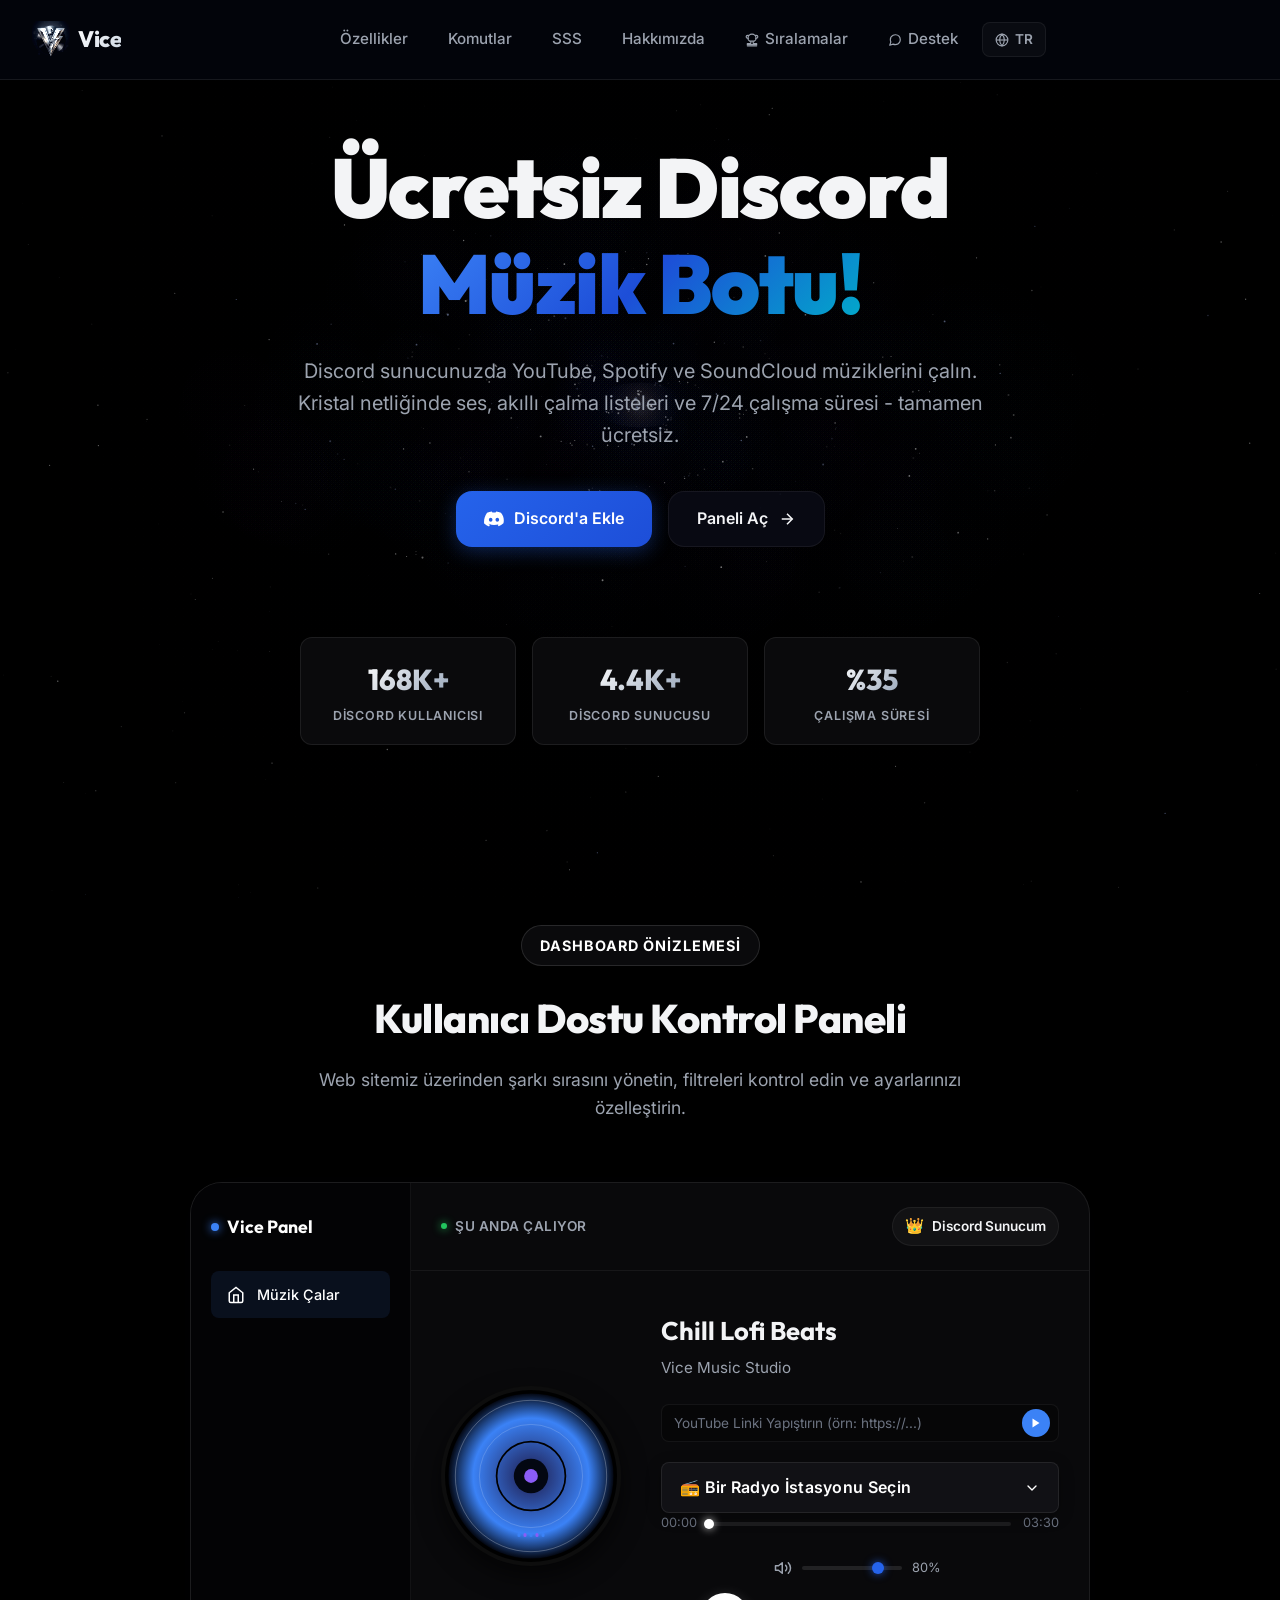
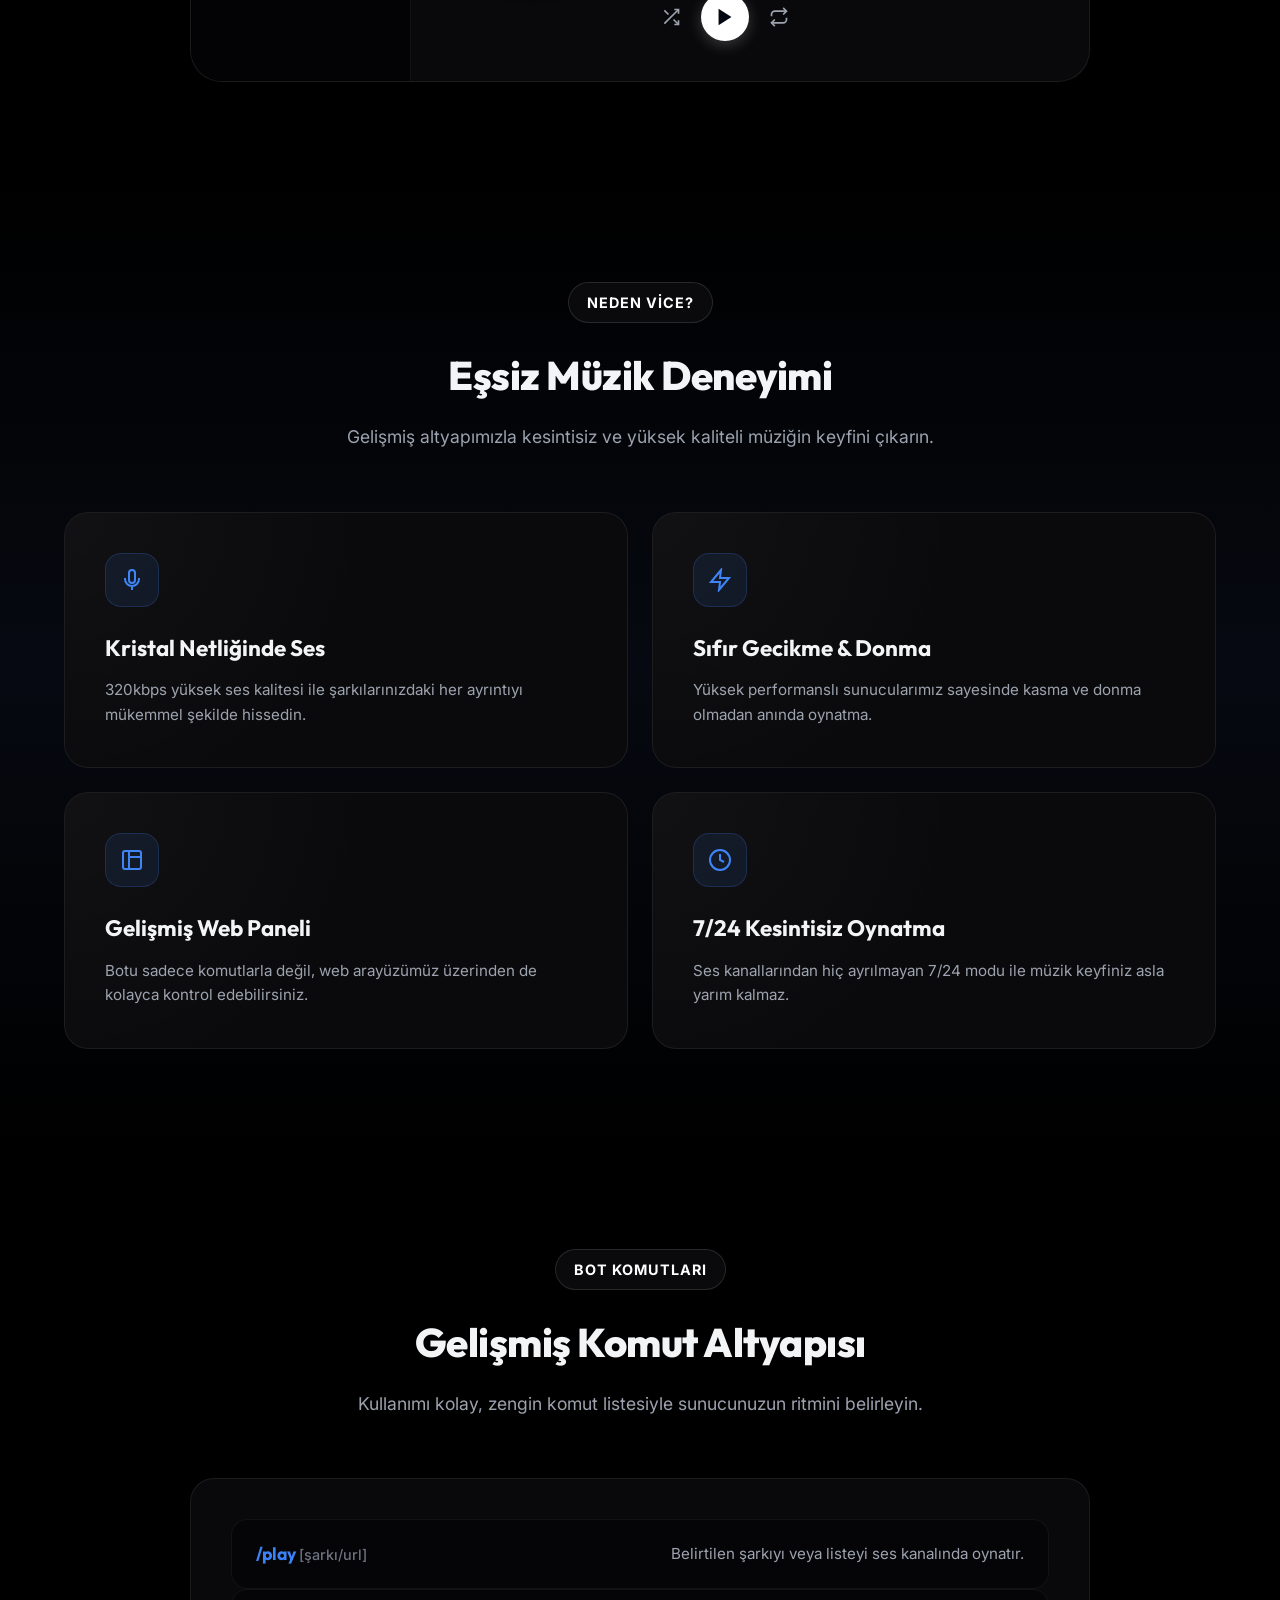
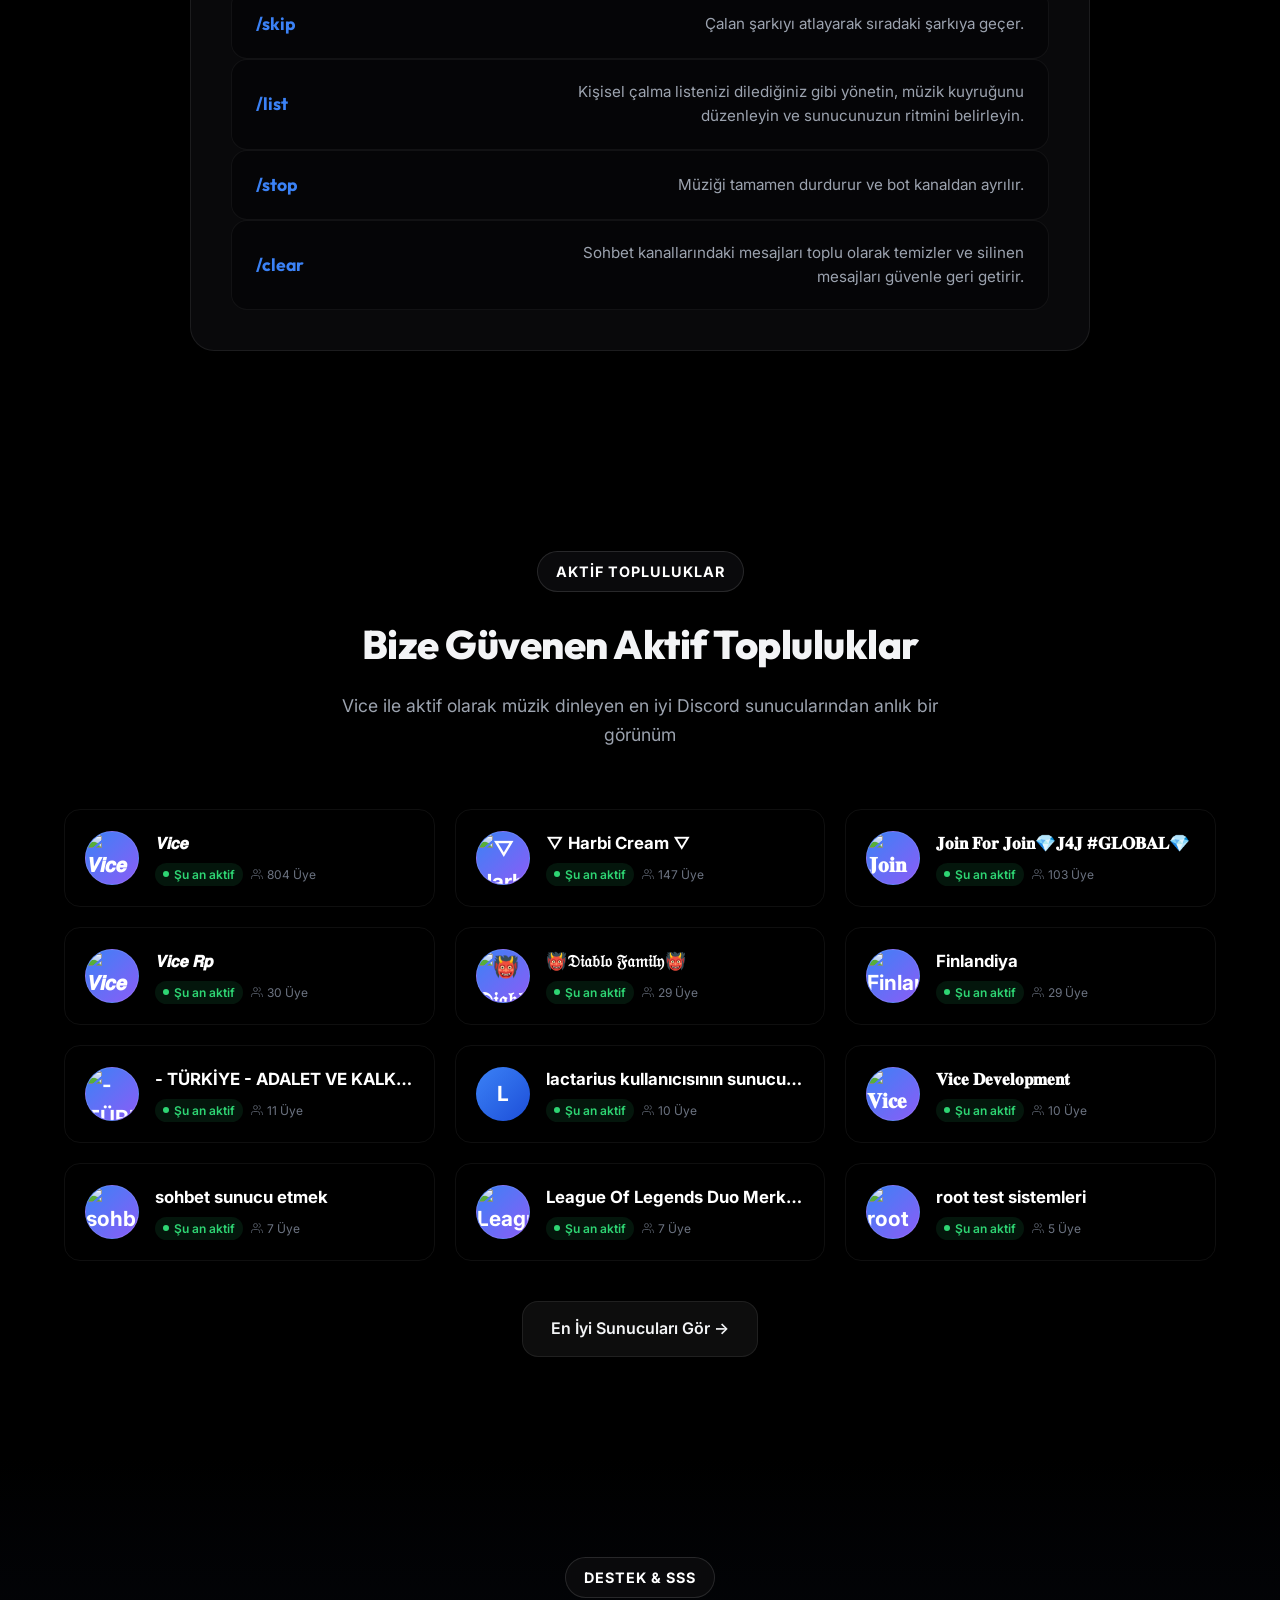
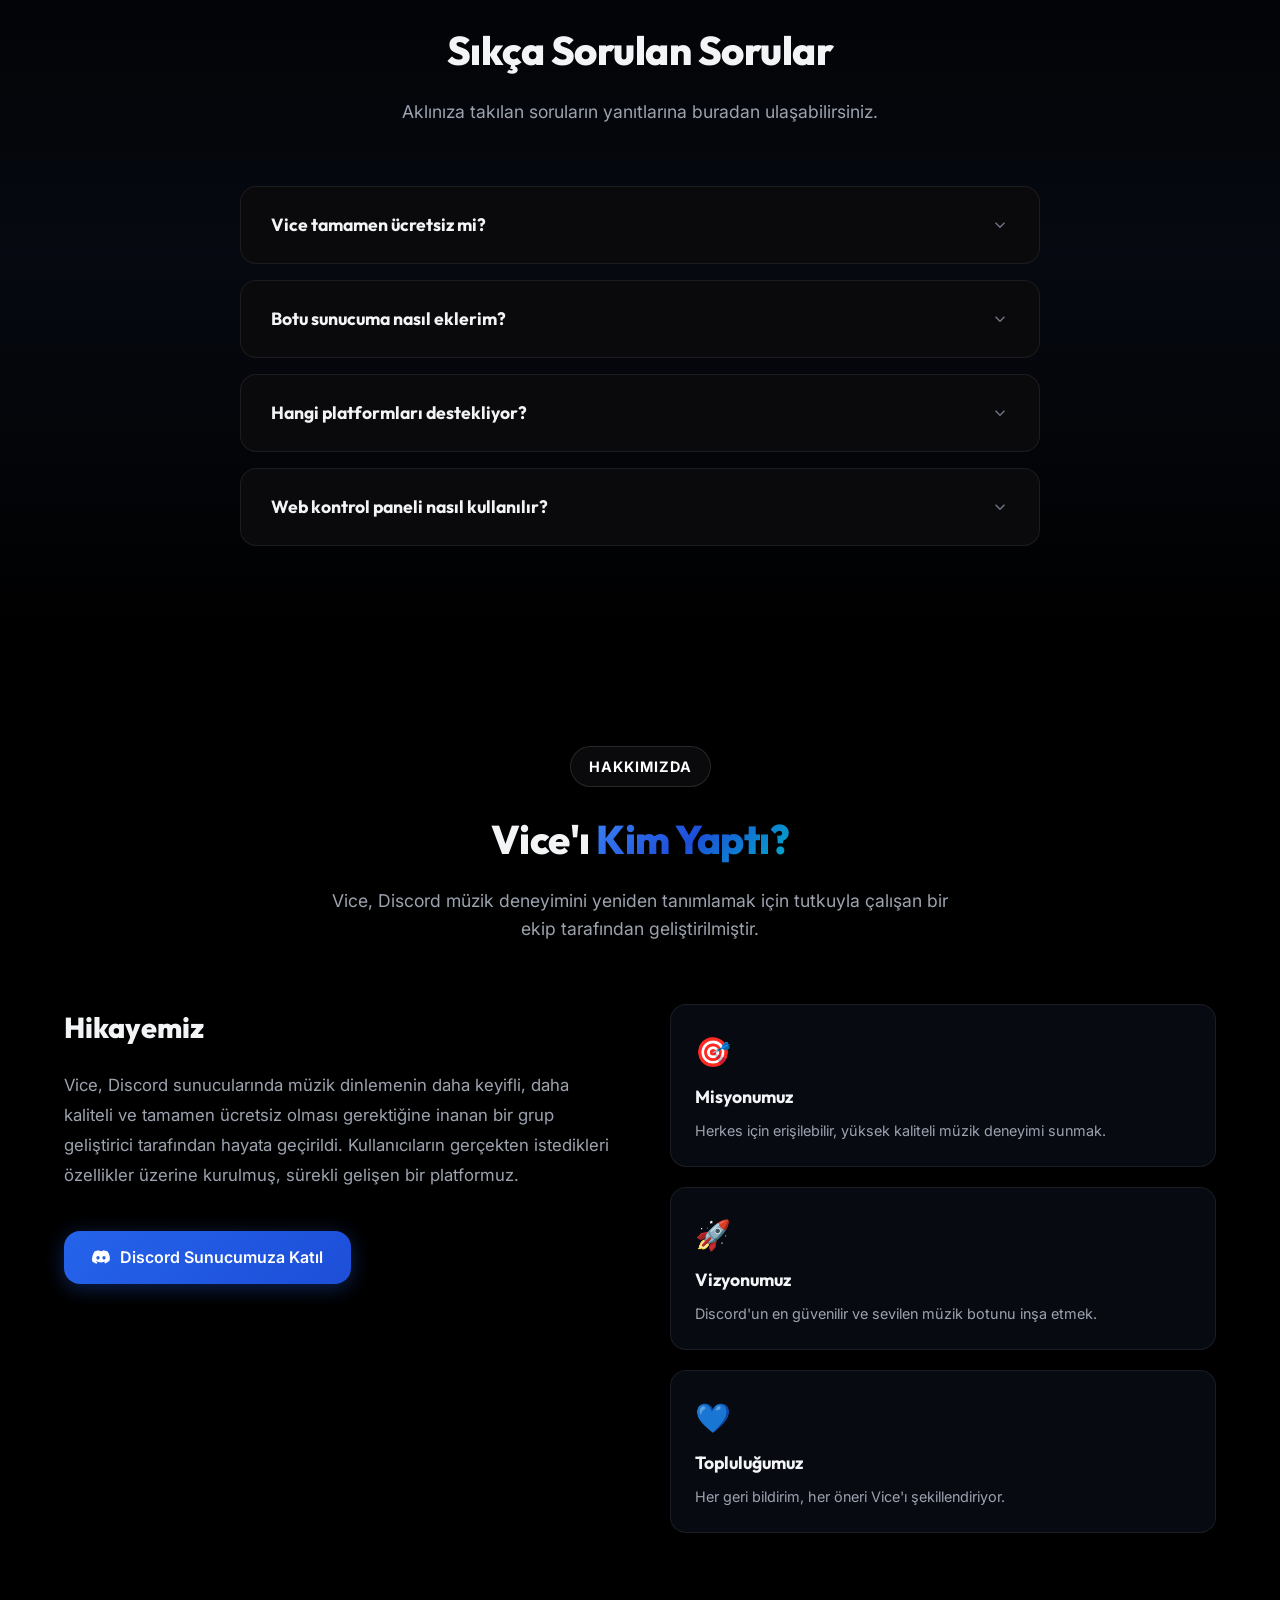
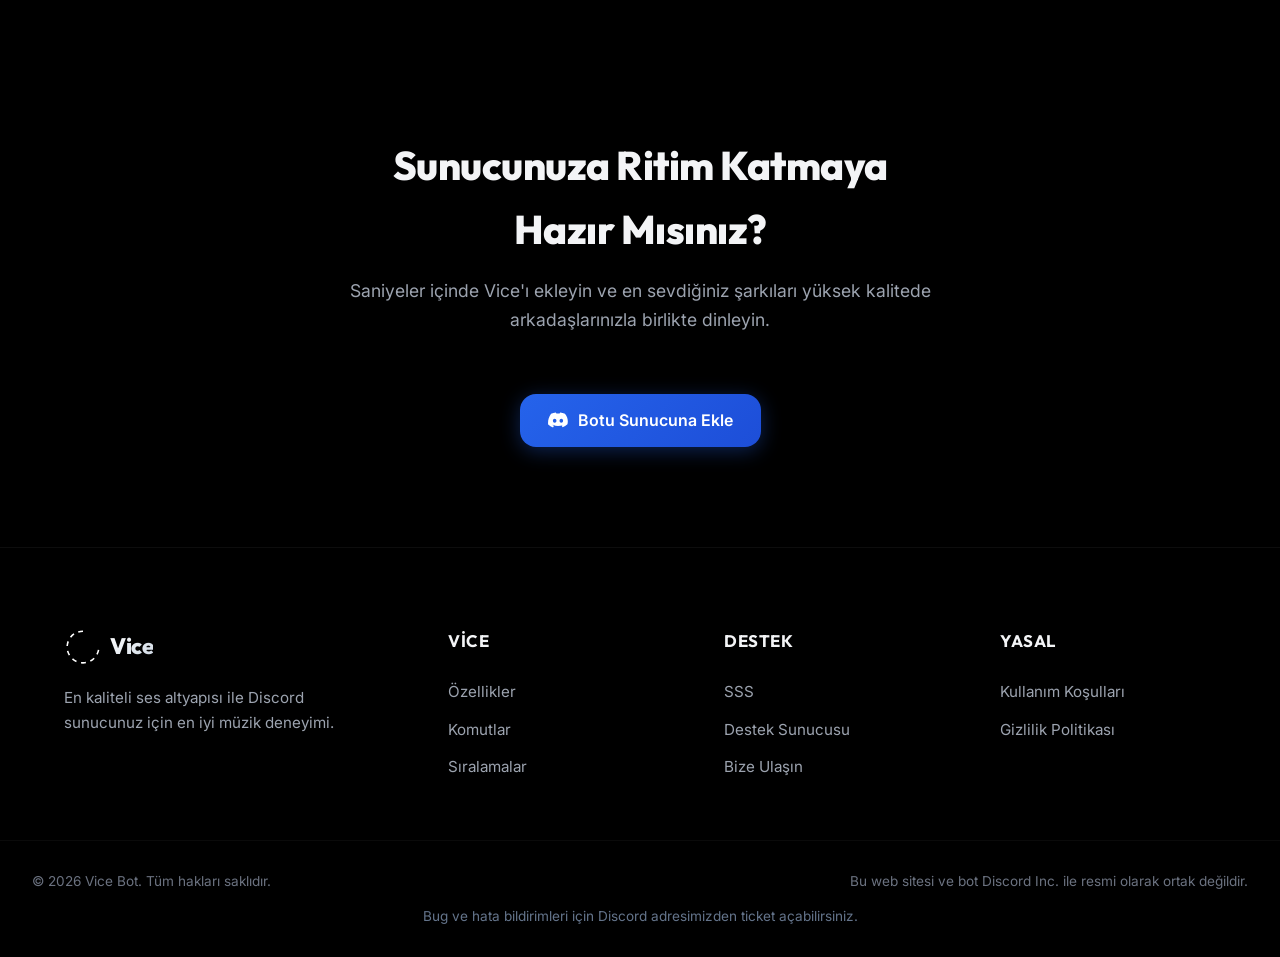
==== index.html @ 19efc44b "Add files via upload" ====
<!DOCTYPE html>
<html lang="tr">
<head>
    <meta charset="UTF-8">
    <meta name="viewport" content="width=device-width, initial-scale=1.0">
    <title>Vice - Ücretsiz Discord Müzik Botu</title>
    <!-- Favicon -->
    <link rel="icon" type="image/jpeg" href="vice_logo.jpg">
    <!-- Meta Tags for SEO -->
    <meta name="description" content="Discord sunucunuzda YouTube, Spotify ve SoundCloud müziklerini çalın. Kristal netliğinde ses, akıllı çalma listeleri ve 7/24 çalışma süresi - tamamen ücretsiz.">
    <meta name="keywords" content="discord müzik botu, discord bot, müzik botu, spotify discord bot, youtube discord bot, ücretsiz müzik botu, vice">
    <meta name="author" content="Vice Team">
    <!-- Open Graph / Facebook -->
    <meta property="og:type" content="website">
    <meta property="og:url" content="https://vice.bot/">
    <meta property="og:title" content="Vice - Ücretsiz Discord Müzik Botu">
    <meta property="og:description" content="Discord sunucunuzda YouTube, Spotify ve SoundCloud müziklerini çalın. Kristal netliğinde ses, akıllı çalma listeleri ve 7/24 çalışma süresi.">
    <!-- Google Fonts -->
    <link rel="preconnect" href="https://fonts.googleapis.com">
    <link rel="preconnect" href="https://fonts.gstatic.com" crossorigin>
    <link href="https://fonts.googleapis.com/css2?family=Inter:wght@300;400;500;600;700;800&family=Outfit:wght@400;500;600;700;800;900&display=swap" rel="stylesheet">
    <!-- Custom CSS -->
    <link rel="stylesheet" href="style.css">
</head>
<body class="lang-tr">
    <!-- Glow Effects Background -->
    <div class="glow-bg">
        <div class="glow-orb orb-1"></div>
        <div class="glow-orb orb-2"></div>
        <div class="glow-orb orb-3"></div>
    </div>
    <!-- Particle Canvas -->
    <canvas id="particle-canvas"></canvas>

    <!-- Header Navigation -->
    <header class="navbar-header" id="navbar">
        <div class="container navbar-container">
            <a href="#" class="logo">
                <img src="vice_logo.jpg" alt="Vice Logo" class="logo-icon">
                <span class="logo-text">
                    <span class="tr-text">Vice</span>
                    <span class="en-text">Vice</span>
                </span>
            </a>

            <button class="mobile-nav-toggle" aria-label="Menüyü Aç" id="mobile-toggle">
                <span class="bar"></span>
                <span class="bar"></span>
                <span class="bar"></span>
            </button>

            <nav class="nav-menu" id="nav-menu">
                <ul>
                    <li>
                        <a href="#features" class="nav-link">
                            <span class="tr-text">Özellikler</span>
                            <span class="en-text">Features</span>
                        </a>
                    </li>
                    <li>
                        <a href="#commands" class="nav-link">
                            <span class="tr-text">Komutlar</span>
                            <span class="en-text">Commands</span>
                        </a>
                    </li>
                    <li>
                        <a href="#faq" class="nav-link">
                            <span class="tr-text">SSS</span>
                            <span class="en-text">FAQ</span>
                        </a>
                    </li>
                    <li>
                        <a href="#about" class="nav-link">
                            <span class="tr-text">Hakkımızda</span>
                            <span class="en-text">About Us</span>
                        </a>
                    </li>
                    <li>
                        <a href="servers.html" class="nav-link" style="display: inline-flex; align-items: center; gap: 6px;">
                            <svg viewBox="0 0 24 24" fill="none" stroke="currentColor" stroke-width="2" stroke-linecap="round" stroke-linejoin="round" style="width: 14px; height: 14px; display: inline-block; vertical-align: middle;">
                                <path d="M6 9H4.5a2.5 2.5 0 0 1 0-5H6" />
                                <path d="M18 9h1.5a2.5 2.5 0 0 0 0-5H18" />
                                <path d="M4 22h16" />
                                <path d="M10 14.66V17c0 .55-.45 1-1 1H4v2h16v-2h-5c-.55 0-1-.45-1-1v-2.34" />
                                <path d="M12 2a7 7 0 0 0-7 7c0 2.65 1.5 4.5 3 5h8c1.5-.5 3-2.35 3-5a7 7 0 0 0-7-7z" />
                            </svg>
                            <span class="tr-text">Sıralamalar</span>
                            <span class="en-text">Leaderboards</span>
                        </a>
                    </li>
                    <li>
                        <a href="https://discord.gg/PB7BZUZFbg" target="_blank" class="nav-link" style="display: inline-flex; align-items: center; gap: 6px;">
                            <svg viewBox="0 0 24 24" fill="none" stroke="currentColor" stroke-width="2" stroke-linecap="round" stroke-linejoin="round" style="width: 14px; height: 14px; display: inline-block; vertical-align: middle;">
                                <path d="M21 11.5a8.38 8.38 0 0 1-.9 3.8 8.5 8.5 0 0 1-7.6 4.7 8.38 8.38 0 0 1-3.8-.9L3 21l1.9-5.7a8.38 8.38 0 0 1-.9-3.8 8.5 8.5 0 0 1 4.7-7.6 8.38 8.38 0 0 1 3.8-.9h.5a8.48 8.48 0 0 1 8 8v.5z" />
                            </svg>
                            <span class="tr-text">Destek</span>
                            <span class="en-text">Support</span>
                        </a>
                    </li>

                    <!-- Language Selector Toggle -->
                    <li class="lang-selector">
                        <button class="lang-btn" id="lang-toggle-btn" aria-label="Dili Değiştir">
                            <svg class="globe-icon" viewBox="0 0 24 24" fill="none" stroke="currentColor" stroke-width="2">
                                <circle cx="12" cy="12" r="10"></circle>
                                <line x1="2" y1="12" x2="22" y2="12"></line>
                                <path d="M12 2a15.3 15.3 0 0 1 4 10 15.3 15.3 0 0 1-4 10 15.3 15.3 0 0 1-4-10 15.3 15.3 0 0 1 4-10z"></path>
                            </svg>
                            <span class="tr-text">TR</span>
                            <span class="en-text">EN</span>
                        </button>
                    </li>
                </ul>
            </nav>


        </div>
    </header>

    <!-- Main Container -->
    <main>
        <!-- Hero Section -->
        <section class="hero-section">
            <div class="container hero-container">
                <div class="hero-content">
                    <h1 class="hero-title animate-up">
                        <span class="tr-text">Ücretsiz Discord <br><span class="gradient-text">Müzik Botu!</span></span>
                        <span class="en-text">Free Discord <br><span class="gradient-text">Music Bot!</span></span>
                    </h1>
                    <p class="hero-subtitle animate-up delay-1">
                        <span class="tr-text">Discord sunucunuzda YouTube, Spotify ve SoundCloud müziklerini çalın. Kristal netliğinde ses, akıllı çalma listeleri ve 7/24 çalışma süresi - tamamen ücretsiz.</span>
                        <span class="en-text">Play YouTube, Spotify, and SoundCloud music in your Discord server. Crystal clear audio, smart playlists, and 24/7 uptime - completely free.</span>
                    </p>
                    <div class="hero-actions animate-up delay-2">
                        <a href="https://discord.com/oauth2/authorize?client_id=1523686101133430906&scope=bot+applications.commands&permissions=277062469632" target="_blank" rel="noopener noreferrer" class="btn btn-primary invite-btn">
                            <svg class="discord-icon" viewBox="0 0 127.14 96.36" fill="currentColor">
                                <path d="M107.7,8.07A105.15,105.15,0,0,0,77.26,0a77.19,77.19,0,0,0-3.3,6.83A96.67,96.67,0,0,0,53.22,6.83,77.19,77.19,0,0,0,49.88,0,105.15,105.15,0,0,0,19.44,8.07C3.66,31.58-1.86,54.65,1,77.53A105.73,105.73,0,0,0,32,96.36a77.7,77.7,0,0,0,6.63-10.85,68.43,68.43,0,0,1-10.5-5c.89-.65,1.76-1.34,2.58-2A75.46,75.46,0,0,0,96.49,78.5a75.14,75.14,0,0,1-10.5,5,77.7,77.7,0,0,0,6.63,10.85,105.73,105.73,0,0,0,31-18.83C129.81,49.82,123.38,27,107.7,8.07ZM42.45,65.69C36.18,65.69,31,60,31,53S36.18,40.36,42.45,40.36,53.9,46,53.9,53,48.72,65.69,42.45,65.69Zm42.24,0C78.41,65.69,73.24,60,73.24,53S78.41,40.36,84.69,40.36,96.14,46,96.14,53,91,65.69,84.69,65.69Z"/>
                            </svg>
                            <span class="tr-text">Discord'a Ekle</span>
                            <span class="en-text">Add to Discord</span>
                        </a>
                        <a href="#dashboard-preview" class="btn btn-glass panel-btn">
                            <span class="tr-text">Paneli Aç</span>
                            <span class="en-text">Open Dashboard</span>
                            <svg class="arrow-icon" viewBox="0 0 24 24" fill="none" stroke="currentColor" stroke-width="2"><line x1="5" y1="12" x2="19" y2="12"></line><polyline points="12 5 19 12 12 19"></polyline></svg>
                        </a>
                    </div>
                </div>

                <!-- Stats Section inside Hero Container -->
                <div class="stats-row animate-up delay-3">
                    <div class="stat-card">
                        <div class="stat-number" id="stat-users" data-val="480000">0</div>
                        <div class="stat-label">
                            <span class="tr-text">Discord Kullanıcısı</span>
                            <span class="en-text">Discord Users</span>
                        </div>
                    </div>
                    <div class="stat-card">
                        <div class="stat-number" id="stat-servers" data-val="12500">0</div>
                        <div class="stat-label">
                            <span class="tr-text">Discord Sunucusu</span>
                            <span class="en-text">Discord Servers</span>
                        </div>
                    </div>
                    <div class="stat-card">
                        <div class="stat-number" id="stat-uptime" data-val="100">0%</div>
                        <div class="stat-label">
                            <span class="tr-text">Çalışma Süresi</span>
                            <span class="en-text">Uptime</span>
                        </div>
                    </div>
                </div>
            </div>
        </section>

        <!-- Dashboard / Player Preview Section -->
        <section class="section-container" id="dashboard-preview">
            <div class="container text-center">
                <div class="scroll-fade-badge" style="opacity: 0; transform: translateY(10px); transition: all 0.4s ease; display: inline-block; margin-bottom: 20px;">
                    <div class="section-badge tr-text" style="margin-bottom: 0;">Dashboard Önizlemesi</div>
                    <div class="section-badge en-text" style="margin-bottom: 0;">Dashboard Preview</div>
                </div>
                <h2 class="section-title">
                    <span class="tr-text">Kullanıcı Dostu Kontrol Paneli</span>
                    <span class="en-text">User-Friendly Control Panel</span>
                </h2>
                <p class="section-subtitle">
                    <span class="tr-text">Web sitemiz üzerinden şarkı sırasını yönetin, filtreleri kontrol edin ve ayarlarınızı özelleştirin.</span>
                    <span class="en-text">Manage the song queue, control filters, and customize your settings right from our website.</span>
                </p>

                <!-- Interactive Player Mockup -->
                <div class="player-mockup animate-view">
                    <div class="player-sidebar">
                        <div class="sidebar-logo">
                            <span class="dot"></span> Vice Panel
                        </div>
                        <ul class="sidebar-menu">
                            <li class="active">
                                <svg viewBox="0 0 24 24" fill="none" stroke="currentColor" stroke-width="2"><path d="M3 9l9-7 9 7v11a2 2 0 0 1-2 2H5a2 2 0 0 1-2-2z"></path><polyline points="9 22 9 12 15 12 15 22"></polyline></svg>
                                <span class="tr-text">Müzik Çalar</span><span class="en-text">Music Player</span>
                            </li>
                        </ul>
                    </div>
                    
                    <div class="player-main">
                        <div class="player-header">
                            <div class="playing-status">
                                <span class="pulse-indicator"></span>
                                <span class="tr-text">Şu Anda Çalıyor</span><span class="en-text">Now Playing</span>
                            </div>
                            <a href="https://discord.gg/PB7BZUZFbg" target="_blank" rel="noopener noreferrer" class="server-selector">
                                <span class="server-avatar">👑</span>
                                <span class="server-name">
                                    <span class="tr-text">Discord Sunucum</span>
                                    <span class="en-text">My Discord Server</span>
                                </span>
                            </a>
                        </div>

                        <div class="player-body">
                            <div class="album-art-container">
                                <div class="album-art">
                                    <svg viewBox="0 0 100 100" class="disc-art">
                                        <defs>
                                            <radialGradient id="discGrad" cx="50%" cy="50%" r="50%">
                                                <stop offset="0%" stop-color="#1e1b4b" />
                                                <stop offset="70%" stop-color="#3b82f6" />
                                                <stop offset="100%" stop-color="#030712" />
                                            </radialGradient>
                                        </defs>
                                        <circle cx="50" cy="50" r="48" fill="url(#discGrad)" />
                                        <circle cx="50" cy="50" r="44" stroke="#ffffff" stroke-width="0.5" fill="none" stroke-opacity="0.3" />
                                        <circle cx="50" cy="50" r="30" stroke="#ffffff" stroke-width="0.5" fill="none" stroke-opacity="0.2" />
                                        <!-- Grooves -->
                                        <circle cx="50" cy="50" r="20" stroke="#000000" stroke-width="1" fill="none" />
                                        <circle cx="50" cy="50" r="10" fill="#030712" />
                                        <circle cx="50" cy="50" r="4" fill="#8b5cf6" />
                                    </svg>
                                    <div class="music-wave-container">
                                        <span class="wave-bar bar-1"></span>
                                        <span class="wave-bar bar-2"></span>
                                        <span class="wave-bar bar-3"></span>
                                        <span class="wave-bar bar-4"></span>
                                        <span class="wave-bar bar-5"></span>
                                    </div>
                                </div>
                                <div class="yt-video-embed-container" id="yt-video-container" style="display: none;"></div>
                            </div>

                            <div class="track-details">
                                <h3 class="track-title" id="track-name">Chill Lofi Beats</h3>
                                <p class="track-artist">Vice Music Studio</p>

                                <div class="yt-input-group">
                                    <input type="text" id="yt-url-input" placeholder="YouTube Linki Yapıştırın (örn: https://...)" class="yt-input">
                                    <button id="yt-play-btn" class="yt-play-btn" aria-label="Linkten Çal">
                                        <svg viewBox="0 0 24 24" fill="currentColor" class="yt-play-icon">
                                            <polygon points="5 3 19 12 5 21 5 3"></polygon>
                                        </svg>
                                    </button>
                                </div>

                                <div class="radio-select-group">
                                    <div class="custom-select" id="radio-selector-custom">
                                        <div class="select-trigger">
                                            <span class="active-option">
                                                <span class="tr-text">📻 Bir Radyo İstasyonu Seçin</span>
                                                <span class="en-text">📻 Select a Radio Station</span>
                                            </span>
                                            <svg class="chevron" viewBox="0 0 24 24" fill="none" stroke="currentColor" stroke-width="2" stroke-linecap="round" stroke-linejoin="round"><polyline points="6 9 12 15 18 9"></polyline></svg>
                                        </div>
                                        <div class="select-options">
                                            <!-- Türkçe Radyolar (5 adet - Fenomen Icecast HTTPS) -->
                                            <div class="select-group-title">Türkçe Radyolar</div>
                                            <div class="radio-option" data-value="https://radio-trtfm.live.trt.com.tr/master.m3u8" data-name="TRT FM" data-artist="Türkçe Pop / Hit - TR">TRT FM (Türkçe Pop / Hit)</div>
                                            <div class="radio-option" data-value="https://dogus-live.daioncdn.net/kralfm/kralfm.m3u8" data-name="Kral FM" data-artist="Fantezi / Arabesk - TR">Kral FM (Arabesk / Fantezi)</div>
                                            <div class="radio-option" data-value="https://dogus-live.daioncdn.net/kralpop/kralpop.m3u8" data-name="Kral Pop" data-artist="Türkçe Pop / Hit - TR">Kral Pop (Türkçe Pop)</div>
                                            <div class="radio-option" data-value="https://powerapp.live.daioncdn.net/powerfm/powerfm.m3u8" data-name="Power FM" data-artist="Yabancı Pop / Hit - TR">Power FM (Yabancı Hit)</div>
                                            <div class="radio-option" data-value="https://powerapp.live.daioncdn.net/powerturk/powerturk.m3u8" data-name="Power Türk" data-artist="Türkçe Pop / Hit - TR">Power Türk (Türkçe Hit)</div>

                                            <!-- Global Radyolar (5 adet - SomaFM & Radio Paradise MP3) -->
                                            <div class="select-group-title">Global Radios</div>
                                            <div class="radio-option" data-value="https://stream.radioparadise.com/mp3-128" data-name="Radio Paradise" data-artist="Alternative - USA">Radio Paradise (Alternative)</div>
                                            <div class="radio-option" data-value="https://ice1.somafm.com/groovesalad-128-mp3" data-name="SomaFM Groove Salad" data-artist="Ambient - USA">SomaFM Groove Salad (Ambient)</div>
                                            <div class="radio-option" data-value="https://ice1.somafm.com/defcon-128-mp3" data-name="SomaFM DEF CON" data-artist="Electronic - USA">SomaFM DEF CON (Electronic)</div>
                                            <div class="radio-option" data-value="https://ice1.somafm.com/lush-128-mp3" data-name="SomaFM Lush" data-artist="Chillout - USA">SomaFM Lush (Vocal Chillout)</div>
                                            <div class="radio-option" data-value="https://ice1.somafm.com/spacestation-128-mp3" data-name="SomaFM Space Station" data-artist="Ambient Space - USA">SomaFM Space Station (Space)</div>
                                        </div>
                                    </div>
                                </div>

                                <div class="radio-live-badge" id="radio-live-indicator" style="display: none; align-items: center; justify-content: center; gap: 8px; margin: 15px 0; color: #ef4444; font-weight: 700; font-size: 0.9rem;">
                                    <span style="display: inline-block; width: 8px; height: 8px; background: #ef4444; border-radius: 50%; box-shadow: 0 0 8px #ef4444; animation: pulse 1.5s infinite;"></span>
                                    <span>CANLI / LIVE</span>
                                </div>

                                <div class="playback-timeline" id="custom-timeline">
                                    <span class="time-elapsed" id="time-current">01:45</span>
                                    <div class="timeline-bar" id="timeline-slider">
                                        <div class="timeline-progress" style="width: 48%;"></div>
                                        <div class="timeline-handle" style="left: 48%;"></div>
                                    </div>
                                    <span class="time-duration">03:30</span>
                                </div>
                                <div class="yt-timeline-msg" id="yt-timeline-msg" style="display: none;">
                                    <span class="tr-text">Müziği oynatmak, durdurmak ve sarmak için video penceresini kullanın.</span>
                                    <span class="en-text">Use the video window to play, pause, and seek music.</span>
                                </div>

                                <div class="volume-control-wrapper" style="display: flex; align-items: center; justify-content: center; gap: 10px; margin: 15px 0;">
                                    <svg viewBox="0 0 24 24" fill="none" stroke="currentColor" stroke-width="2" stroke-linecap="round" stroke-linejoin="round" class="volume-icon" style="width: 18px; height: 18px; color: var(--color-text-secondary);">
                                        <polygon points="11 5 6 9 2 9 2 15 6 15 11 19 11 5"></polygon>
                                        <path d="M19.07 4.93a10 10 0 0 1 0 14.14M15.54 8.46a5 5 0 0 1 0 7.07"></path>
                                    </svg>
                                    <input type="range" id="volume-slider" min="0" max="100" value="80" style="width: 100px;">
                                    <span id="volume-percentage" style="font-size: 0.8rem; color: var(--color-text-secondary); width: 35px; text-align: left;">80%</span>
                                </div>

                                <div class="player-controls">
                                    <button class="ctrl-btn" id="btn-shuffle" aria-label="Karıştır">
                                        <svg viewBox="0 0 24 24" fill="none" stroke="currentColor" stroke-width="2"><polyline points="16 3 21 3 21 8"></polyline><line x1="4" y1="20" x2="21" y2="3"></line><polyline points="21 16 21 21 16 21"></polyline><line x1="15" y1="15" x2="21" y2="21"></line><line x1="4" y1="4" x2="9" y2="9"></line></svg>
                                    </button>
                                    <button class="ctrl-btn" id="btn-prev" aria-label="Önceki" style="display: none;">
                                        <svg viewBox="0 0 24 24" fill="currentColor"><polygon points="19 20 9 12 19 4 19 20"></polygon><line x1="5" y1="4" x2="5" y2="20" stroke="currentColor" stroke-width="2"></line></svg>
                                    </button>
                                    <button class="ctrl-btn ctrl-btn-main play-pause-btn" id="btn-play-pause" aria-label="Oynat / Durdur">
                                        <svg viewBox="0 0 24 24" fill="currentColor" class="play-svg" style="display:none;"><polygon points="5 3 19 12 5 21 5 3"></polygon></svg>
                                        <svg viewBox="0 0 24 24" fill="currentColor" class="pause-svg"><rect x="6" y="4" width="4" height="16"></rect><rect x="14" y="4" width="4" height="16"></rect></svg>
                                    </button>
                                    <button class="ctrl-btn" id="btn-next" aria-label="Sonraki" style="display: none;">
                                        <svg viewBox="0 0 24 24" fill="currentColor"><polygon points="5 4 15 12 5 20 5 4"></polygon><line x1="19" y1="4" x2="19" y2="20" stroke="currentColor" stroke-width="2"></line></svg>
                                    </button>
                                    <button class="ctrl-btn" id="btn-repeat" aria-label="Tekrar Et">
                                        <svg viewBox="0 0 24 24" fill="none" stroke="currentColor" stroke-width="2"><polyline points="17 1 21 5 17 9"></polyline><path d="M3 11V9a4 4 0 0 1 4-4h14M7 23 3 19 7 15"></path><path d="M21 13v2a4 4 0 0 1-4 4H3"></path></svg>
                                    </button>
                                </div>
                            </div>
                        </div>
                    </div>
                </div>
            </div>
        </section>

        <!-- Features Section -->
        <section class="section-container bg-dark-gradient" id="features">
            <div class="container">
                <div class="text-center">
                    <div class="section-badge tr-text">Neden Vice?</div>
                    <div class="section-badge en-text">Why Vice?</div>
                    <h2 class="section-title">
                        <span class="tr-text">Eşsiz Müzik Deneyimi</span>
                        <span class="en-text">Unmatched Music Experience</span>
                    </h2>
                    <p class="section-subtitle">
                        <span class="tr-text">Gelişmiş altyapımızla kesintisiz ve yüksek kaliteli müziğin keyfini çıkarın.</span>
                        <span class="en-text">Enjoy uninterrupted and high-quality music with our advanced infrastructure.</span>
                    </p>
                </div>

                <div class="features-grid">
                    <!-- Feature 1 -->
                    <div class="feature-card animate-view">
                        <div class="feature-icon-wrapper">
                            <svg class="feature-icon" viewBox="0 0 24 24" fill="none" stroke="currentColor" stroke-width="2">
                                <path d="M12 2a3 3 0 0 0-3 3v7a3 3 0 0 0 6 0V5a3 3 0 0 0-3-3Z"></path>
                                <path d="M19 10v1a7 7 0 0 1-14 0v-1"></path>
                                <line x1="12" y1="19" x2="12" y2="22"></line>
                            </svg>
                        </div>
                        <h3 class="feature-card-title">
                            <span class="tr-text">Kristal Netliğinde Ses</span>
                            <span class="en-text">Crystal Clear Sound</span>
                        </h3>
                        <p class="feature-card-text">
                            <span class="tr-text">320kbps yüksek ses kalitesi ile şarkılarınızdaki her ayrıntıyı mükemmel şekilde hissedin.</span>
                            <span class="en-text">Feel every detail in your songs perfectly with 320kbps high audio quality.</span>
                        </p>
                    </div>

                    <!-- Feature 2 -->
                    <div class="feature-card animate-view">
                        <div class="feature-icon-wrapper">
                            <svg class="feature-icon" viewBox="0 0 24 24" fill="none" stroke="currentColor" stroke-width="2">
                                <polygon points="13 2 3 14 12 14 11 22 21 10 12 10 13 2"></polygon>
                            </svg>
                        </div>
                        <h3 class="feature-card-title">
                            <span class="tr-text">Sıfır Gecikme & Donma</span>
                            <span class="en-text">Zero Lag & Buffering</span>
                        </h3>
                        <p class="feature-card-text">
                            <span class="tr-text">Yüksek performanslı sunucularımız sayesinde kasma ve donma olmadan anında oynatma.</span>
                            <span class="en-text">Instant playback without lagging or stuttering thanks to our high-performance servers.</span>
                        </p>
                    </div>

                    <!-- Feature 3 -->
                    <div class="feature-card animate-view">
                        <div class="feature-icon-wrapper">
                            <svg class="feature-icon" viewBox="0 0 24 24" fill="none" stroke="currentColor" stroke-width="2">
                                <rect x="3" y="3" width="18" height="18" rx="2" ry="2"></rect>
                                <line x1="9" y1="3" x2="9" y2="21"></line>
                                <line x1="9" y1="9" x2="21" y2="9"></line>
                            </svg>
                        </div>
                        <h3 class="feature-card-title">
                            <span class="tr-text">Gelişmiş Web Paneli</span>
                            <span class="en-text">Advanced Web Dashboard</span>
                        </h3>
                        <p class="feature-card-text">
                            <span class="tr-text">Botu sadece komutlarla değil, web arayüzümüz üzerinden de kolayca kontrol edebilirsiniz.</span>
                            <span class="en-text">Control the bot easily via our web interface, not just through chat commands.</span>
                        </p>
                    </div>

                    <!-- Feature 4 -->
                    <div class="feature-card animate-view">
                        <div class="feature-icon-wrapper">
                            <svg class="feature-icon" viewBox="0 0 24 24" fill="none" stroke="currentColor" stroke-width="2">
                                <circle cx="12" cy="12" r="10"></circle>
                                <polyline points="12 6 12 12 16 14"></polyline>
                            </svg>
                        </div>
                        <h3 class="feature-card-title">
                            <span class="tr-text">7/24 Kesintisiz Oynatma</span>
                            <span class="en-text">24/7 Nonstop Playback</span>
                        </h3>
                        <p class="feature-card-text">
                            <span class="tr-text">Ses kanallarından hiç ayrılmayan 7/24 modu ile müzik keyfiniz asla yarım kalmaz.</span>
                            <span class="en-text">With the 24/7 mode that never leaves voice channels, your music enjoyment never ends.</span>
                        </p>
                    </div>
                </div>
            </div>
        </section>

        <!-- Commands Section -->
        <section class="section-container" id="commands">
            <div class="container">
                <div class="text-center">
                    <div class="section-badge tr-text">Bot Komutları</div>
                    <div class="section-badge en-text">Bot Commands</div>
                    <h2 class="section-title">
                        <span class="tr-text">Gelişmiş Komut Altyapısı</span>
                        <span class="en-text">Advanced Command Structure</span>
                    </h2>
                    <p class="section-subtitle">
                        <span class="tr-text">Kullanımı kolay, zengin komut listesiyle sunucunuzun ritmini belirleyin.</span>
                        <span class="en-text">Set the rhythm of your server with an easy-to-use, rich command list.</span>
                    </p>
                </div>

                <!-- Tabs Container -->
                <div class="commands-tabs-container">
                    <div class="command-row">
                        <div class="command-name">/play <span><span class="tr-text">[şarkı/url]</span><span class="en-text">[song/url]</span></span></div>
                        <div class="command-desc">
                            <span class="tr-text">Belirtilen şarkıyı veya listeyi ses kanalında oynatır.</span>
                            <span class="en-text">Plays the specified song or playlist in the voice channel.</span>
                        </div>
                    </div>
                    <div class="command-row">
                        <div class="command-name">/skip</div>
                        <div class="command-desc">
                            <span class="tr-text">Çalan şarkıyı atlayarak sıradaki şarkıya geçer.</span>
                            <span class="en-text">Skips the current song and plays the next one in queue.</span>
                        </div>
                    </div>
                    <div class="command-row">
                        <div class="command-name">/list</div>
                        <div class="command-desc">
                            <span class="tr-text">Kişisel çalma listenizi dilediğiniz gibi yönetin, müzik kuyruğunu düzenleyin ve sunucunuzun ritmini belirleyin.</span>
                            <span class="en-text">Manage your personal playlist as you wish, organize the music queue, and set the rhythm of your server.</span>
                        </div>
                    </div>
                    <div class="command-row">
                        <div class="command-name">/stop</div>
                        <div class="command-desc">
                            <span class="tr-text">Müziği tamamen durdurur ve bot kanaldan ayrılır.</span>
                            <span class="en-text">Stops the music completely and the bot leaves the channel.</span>
                        </div>
                    </div>
                    <div class="command-row">
                        <div class="command-name">/clear</div>
                        <div class="command-desc">
                            <span class="tr-text">Sohbet kanallarındaki mesajları toplu olarak temizler ve silinen mesajları güvenle geri getirir.</span>
                            <span class="en-text">Clears chat channel messages in bulk and securely restores deleted messages.</span>
                        </div>
                    </div>
                </div>
            </div>
        </section>

        <!-- Active Communities Section -->
        <section class="section-container bg-dark" id="communities">
            <div class="container">
                <div class="text-center">
                    <div class="section-badge tr-text">Aktif Topluluklar</div>
                    <div class="section-badge en-text">Active Communities</div>
                    <h2 class="section-title">
                        <span class="tr-text">Bize Güvenen Aktif Topluluklar</span>
                        <span class="en-text">Active Communities Trusting Us</span>
                    </h2>
                    <p class="section-subtitle">
                        <span class="tr-text">Vice ile aktif olarak müzik dinleyen en iyi Discord sunucularından anlık bir görünüm</span>
                        <span class="en-text">A real-time view of top Discord servers actively listening to music with Vice</span>
                    </p>
                </div>

                <!-- Communities Grid -->
                <div class="communities-grid" id="communities-container">
                    <!-- Loaded dynamically via app.js (API Ready) -->
                </div>

                <!-- See Top Servers Button -->
                <div class="text-center" style="margin-top: 40px;" id="show-more-communities-container">
                    <a href="servers.html" class="btn btn-secondary" id="show-more-communities-btn">
                        <span class="tr-text">En İyi Sunucuları Gör &rarr;</span>
                        <span class="en-text">See Top Servers &rarr;</span>
                    </a>
                </div>
            </div>
        </section>

        <!-- FAQ Section -->
        <section class="section-container bg-dark-gradient" id="faq">
            <div class="container max-width-md">
                <div class="text-center">
                    <div class="section-badge tr-text">Destek & SSS</div>
                    <div class="section-badge en-text">Support & FAQ</div>
                    <h2 class="section-title">
                        <span class="tr-text">Sıkça Sorulan Sorular</span>
                        <span class="en-text">Frequently Asked Questions</span>
                    </h2>
                    <p class="section-subtitle">
                        <span class="tr-text">Aklınıza takılan soruların yanıtlarına buradan ulaşabilirsiniz.</span>
                        <span class="en-text">Find answers to the questions you might have about Vice.</span>
                    </p>
                </div>

                <div class="faq-accordion">
                    <!-- FAQ 1 -->
                    <div class="faq-item">
                        <button class="faq-question">
                            <span class="tr-text">Vice tamamen ücretsiz mi?</span>
                            <span class="en-text">Is Vice completely free?</span>
                            <svg class="chevron" viewBox="0 0 24 24" fill="none" stroke="currentColor" stroke-width="2"><polyline points="6 9 12 15 18 9"></polyline></svg>
                        </button>
                        <div class="faq-answer">
                            <p class="tr-text">Evet! Vice'ın tüm özellikleri (müzik oynatma, çalma sırası oluşturma vb.) tamamen ücretsizdir ve herhangi bir sınırlama yoktur.</p>
                            <p class="en-text">Yes! Vice's features (music playback, queue creation, etc.) are completely free and without any limitations.</p>
                        </div>
                    </div>

                    <!-- FAQ 2 -->
                    <div class="faq-item">
                        <button class="faq-question">
                            <span class="tr-text">Botu sunucuma nasıl eklerim?</span>
                            <span class="en-text">How do I add the bot to my server?</span>
                            <svg class="chevron" viewBox="0 0 24 24" fill="none" stroke="currentColor" stroke-width="2"><polyline points="6 9 12 15 18 9"></polyline></svg>
                        </button>
                        <div class="faq-answer">
                             <p class="tr-text">Sayfanın en üstünde veya ana sayfa üzerindeki "Discord'a Ekle" butonuna tıklayarak açılan Discord penceresinde sunucunuzu seçip bota yetki vererek kolayca ekleyebilirsiniz.</p>
                            <p class="en-text">Simply click the "Add to Discord" button at the top or in the hero section, select your server in the Discord authorization window, and invite the bot to your server.</p>
                        </div>
                    </div>

                    <!-- FAQ 3 -->
                    <div class="faq-item">
                        <button class="faq-question">
                            <span class="tr-text">Hangi platformları destekliyor?</span>
                            <span class="en-text">Which platforms are supported?</span>
                            <svg class="chevron" viewBox="0 0 24 24" fill="none" stroke="currentColor" stroke-width="2"><polyline points="6 9 12 15 18 9"></polyline></svg>
                        </button>
                        <div class="faq-answer">
                            <p class="tr-text">Spotify, SoundCloud, YouTube, Deezer ve birçok popüler müzik yayın servisindeki çalma listelerini, şarkıları ve albümleri doğrudan bota gönderip çalabilirsiniz.</p>
                            <p class="en-text">You can directly play songs, albums, and playlists from Spotify, SoundCloud, YouTube, Deezer, and many other popular music streaming platforms.</p>
                        </div>
                    </div>

                    <!-- FAQ 4 -->
                    <div class="faq-item">
                        <button class="faq-question">
                            <span class="tr-text">Web kontrol paneli nasıl kullanılır?</span>
                            <span class="en-text">How do I use the web control panel?</span>
                            <svg class="chevron" viewBox="0 0 24 24" fill="none" stroke="currentColor" stroke-width="2"><polyline points="6 9 12 15 18 9"></polyline></svg>
                        </button>
                        <div class="faq-answer">
                            <p class="tr-text">Web sitemizin sağ üst köşesinde yer alan "Giriş Yap" butonu ile Discord hesabınızla oturum açın. Sunucunuzu seçtikten sonra çalma sırasını, filtreleri ve ses düzeyini tarayıcınızdan yönetebilirsiniz.</p>
                            <p class="en-text">Log in with your Discord account using the "Login" button in the upper-right corner. Once you select your server, you can manage the queue, filters, and volume right from your browser.</p>
                        </div>
                    </div>
                </div>
            </div>
        </section>



        <!-- Hakkımızda Section -->
        <section class="section-container" id="about">
            <div class="container">
                <div class="text-center">
                    <div class="section-badge tr-text">Hakkımızda</div>
                    <div class="section-badge en-text">About Us</div>
                    <h2 class="section-title">
                        <span class="tr-text">Vice'ı <span class="gradient-text">Kim Yaptı?</span></span>
                        <span class="en-text">Who Made <span class="gradient-text">Vice?</span></span>
                    </h2>
                    <p class="section-subtitle">
                        <span class="tr-text">Vice, Discord müzik deneyimini yeniden tanımlamak için tutkuyla çalışan bir ekip tarafından geliştirilmiştir.</span>
                        <span class="en-text">Vice is developed by a passionate team dedicated to redefining the Discord music experience.</span>
                    </p>
                </div>
                <div class="about-grid">
                    <div class="about-story">
                        <h3 class="about-story-title">
                            <span class="tr-text">Hikayemiz</span>
                            <span class="en-text">Our Story</span>
                        </h3>
                        <p class="about-story-text tr-text">
                            Vice, Discord sunucularında müzik dinlemenin daha keyifli, daha kaliteli ve tamamen ücretsiz olması gerektiğine inanan bir grup geliştirici tarafından hayata geçirildi. Kullanıcıların gerçekten istedikleri özellikler üzerine kurulmuş, sürekli gelişen bir platformuz.
                        </p>
                        <p class="about-story-text en-text">
                            Vice was brought to life by a group of developers who believed that listening to music on Discord should be more enjoyable, higher quality, and completely free. We are a continuously evolving platform built around the features users actually want.
                        </p>
                        <a href="https://discord.gg/PB7BZUZFbg" target="_blank" class="btn btn-primary about-discord-btn">
                            <svg viewBox="0 0 127.14 96.36" fill="currentColor" style="width:18px;height:18px;"><path d="M107.7,8.07A105.15,105.15,0,0,0,77.26,0a77.19,77.19,0,0,0-3.3,6.83A96.67,96.67,0,0,0,53.22,6.83,77.19,77.19,0,0,0,49.88,0,105.15,105.15,0,0,0,19.44,8.07C3.66,31.58-1.86,54.65,1,77.53A105.73,105.73,0,0,0,32,96.36a77.7,77.7,0,0,0,6.63-10.85,68.43,68.43,0,0,1-10.5-5c.89-.65,1.76-1.34,2.58-2A75.46,75.46,0,0,0,96.49,78.5a75.14,75.14,0,0,1-10.5,5,77.7,77.7,0,0,0,6.63,10.85,105.73,105.73,0,0,0,31-18.83C129.81,49.82,123.38,27,107.7,8.07ZM42.45,65.69C36.18,65.69,31,60,31,53S36.18,40.36,42.45,40.36,53.9,46,53.9,53,48.72,65.69,42.45,65.69Zm42.24,0C78.41,65.69,73.24,60,73.24,53S78.41,40.36,84.69,40.36,96.14,46,96.14,53,91,65.69,84.69,65.69Z"/></svg>
                            <span class="tr-text">Discord Sunucumuza Katıl</span>
                            <span class="en-text">Join Our Discord</span>
                        </a>
                    </div>
                    <div class="about-values">
                        <div class="value-card">
                            <div class="value-icon">🎯</div>
                            <h4 class="tr-text">Misyonumuz</h4>
                            <h4 class="en-text">Our Mission</h4>
                            <p class="tr-text">Herkes için erişilebilir, yüksek kaliteli müzik deneyimi sunmak.</p>
                            <p class="en-text">Providing accessible, high-quality music experience for everyone.</p>
                        </div>
                        <div class="value-card">
                            <div class="value-icon">🚀</div>
                            <h4 class="tr-text">Vizyonumuz</h4>
                            <h4 class="en-text">Our Vision</h4>
                            <p class="tr-text">Discord'un en güvenilir ve sevilen müzik botunu inşa etmek.</p>
                            <p class="en-text">Building Discord's most reliable and beloved music bot.</p>
                        </div>
                        <div class="value-card">
                            <div class="value-icon">💙</div>
                            <h4 class="tr-text">Topluluğumuz</h4>
                            <h4 class="en-text">Our Community</h4>
                            <p class="tr-text">Her geri bildirim, her öneri Vice'ı şekillendiriyor.</p>
                            <p class="en-text">Every feedback, every suggestion shapes Vice.</p>
                        </div>
                    </div>
                </div>
            </div>
        </section>

        <!-- CTA Section -->
        <section class="section-container text-center relative-pos">
            <div class="container max-width-sm">
                <h2 class="section-title">
                    <span class="tr-text">Sunucunuza Ritim Katmaya Hazır Mısınız?</span>
                    <span class="en-text">Ready to Bring Rhythm to Your Server?</span>
                </h2>
                <p class="section-subtitle">
                    <span class="tr-text">Saniyeler içinde Vice'ı ekleyin ve en sevdiğiniz şarkıları yüksek kalitede arkadaşlarınızla birlikte dinleyin.</span>
                    <span class="en-text">Add Vice in seconds and listen to your favorite tracks in high quality with your friends.</span>
                </p>
                <div class="cta-btns">
                    <a href="https://discord.com/oauth2/authorize?client_id=1523686101133430906&scope=bot+applications.commands&permissions=277062469632" target="_blank" rel="noopener noreferrer" class="btn btn-primary invite-btn">
                        <svg class="discord-icon" viewBox="0 0 127.14 96.36" fill="currentColor">
                            <path d="M107.7,8.07A105.15,105.15,0,0,0,77.26,0a77.19,77.19,0,0,0-3.3,6.83A96.67,96.67,0,0,0,53.22,6.83,77.19,77.19,0,0,0,49.88,0,105.15,105.15,0,0,0,19.44,8.07C3.66,31.58-1.86,54.65,1,77.53A105.73,105.73,0,0,0,32,96.36a77.7,77.7,0,0,0,6.63-10.85,68.43,68.43,0,0,1-10.5-5c.89-.65,1.76-1.34,2.58-2A75.46,75.46,0,0,0,96.49,78.5a75.14,75.14,0,0,1-10.5,5,77.7,77.7,0,0,0,6.63,10.85,105.73,105.73,0,0,0,31-18.83C129.81,49.82,123.38,27,107.7,8.07ZM42.45,65.69C36.18,65.69,31,60,31,53S36.18,40.36,42.45,40.36,53.9,46,53.9,53,48.72,65.69,42.45,65.69Zm42.24,0C78.41,65.69,73.24,60,73.24,53S78.41,40.36,84.69,40.36,96.14,46,96.14,53,91,65.69,84.69,65.69Z"/>
                        </svg>
                        <span class="tr-text">Botu Sunucuna Ekle</span>
                        <span class="en-text">Add Bot to Server</span>
                    </a>
                </div>
            </div>
        </section>
    </main>

    <!-- Footer -->
    <footer class="footer-container">
        <div class="container footer-content">
            <div class="footer-brand">
                <a href="#" class="logo footer-logo">
                    <svg class="logo-icon" viewBox="0 0 24 24" fill="none" xmlns="http://www.w3.org/2000/svg">
                        <circle cx="12" cy="12" r="10" stroke="url(#logoGrad)" stroke-width="2.5"/>
                        <path d="M9 17V7L16 12L9 17Z" fill="url(#logoGrad)"/>
                        <path d="M12 2C6.48 2 2 6.48 2 12C2 17.52 6.48 22 12 22C17.52 22 22 17.52 22 12" stroke="white" stroke-dasharray="3 3"/>
                    </svg>
                    <span class="logo-text">
                        <span class="tr-text">Vice</span>
                        <span class="en-text">Vice</span>
                    </span>
                </a>
                <p class="footer-desc">
                    <span class="tr-text">En kaliteli ses altyapısı ile Discord sunucunuz için en iyi müzik deneyimi.</span>
                    <span class="en-text">The best music experience for your Discord server with the highest quality audio infrastructure.</span>
                </p>
            </div>

                <div class="footer-links-col">
                    <h4>Vice</h4>
                    <ul>
                        <li><a href="#features"><span class="tr-text">Özellikler</span><span class="en-text">Features</span></a></li>
                        <li><a href="#commands"><span class="tr-text">Komutlar</span><span class="en-text">Commands</span></a></li>
                        <li><a href="servers.html"><span class="tr-text">Sıralamalar</span><span class="en-text">Leaderboards</span></a></li>
                    </ul>
                </div>
                <div class="footer-links-col">
                    <span class="tr-text"><h4>Destek</h4></span>
                    <span class="en-text"><h4>Support</h4></span>
                    <ul>
                        <li><a href="#faq"><span class="tr-text">SSS</span><span class="en-text">FAQ</span></a></li>
                        <li><a href="https://discord.gg/PB7BZUZFbg" target="_blank"><span class="tr-text">Destek Sunucusu</span><span class="en-text">Support Server</span></a></li>
                        <li><a href="https://discord.gg/PB7BZUZFbg" target="_blank" rel="noopener noreferrer"><span class="tr-text">Bize Ulaşın</span><span class="en-text">Contact Us</span></a></li>
                    </ul>
                </div>
                <div class="footer-links-col">
                    <span class="tr-text"><h4>Yasal</h4></span>
                    <span class="en-text"><h4>Legal</h4></span>
                    <ul>
                        <li><a href="#"><span class="tr-text">Kullanım Koşulları</span><span class="en-text">Terms of Service</span></a></li>
                        <li><a href="#"><span class="tr-text">Gizlilik Politikası</span><span class="en-text">Privacy Policy</span></a></li>
                    </ul>
                </div>
            </div>

        <div class="footer-bottom">
            <div class="container footer-bottom-content" style="max-width: 95%; width: 95%; flex-direction: column; gap: 8px; text-align: center;">
                <div style="display: flex; justify-content: space-between; width: 100%; flex-wrap: wrap; gap: 10px;">
                    <p>&copy; 2026 Vice Bot. 
                        <span class="tr-text">Tüm hakları saklıdır.</span>
                        <span class="en-text">All rights reserved.</span>
                    </p>
                    <p class="disclaimer">
                        <span class="tr-text">Bu web sitesi ve bot Discord Inc. ile resmi olarak ortak değildir.</span>
                        <span class="en-text">This website and bot are not officially affiliated with Discord Inc.</span>
                    </p>
                </div>
                <p class="bug-report" style="color: #64748b; font-size: 0.85rem; margin-top: 5px;">
                    <span class="tr-text">Bug ve hata bildirimleri için Discord adresimizden ticket açabilirsiniz.</span>
                    <span class="en-text">For bug and error reports, you can open a ticket on our Discord server.</span>
                </p>
            </div>
        </div>
    </footer>
    <!-- Rotating Galaxy Animation -->
    <script>
    (function() {
        var canvas = document.getElementById('particle-canvas');
        var ctx = canvas.getContext('2d');
        var W, H;
        var stars = [];
        var nebula = [];
        var shooters = [];
        var rotationAngle = 0;
        var ARMS = 3;

        function resize() {
            W = canvas.width = window.innerWidth;
            H = canvas.height = window.innerHeight;
        }

        // ── Build Galaxy elements ────────────────────────
        function buildStars() {
            stars = [];
            nebula = [];
            
            var maxR = Math.min(W, H) * 0.46; // galaxy radius
            
            // 1. Generate Spiral Nebula / Gas clouds (extremely faint and soft)
            for (var arm = 0; arm < ARMS; arm++) {
                var armOffset = (arm / ARMS) * Math.PI * 2;
                // 90 gas clouds per arm for a smooth, continuous spiral texture
                for (var i = 0; i < 90; i++) {
                    var t = i / 90; // progress along the arm (0 to 1)
                    var r = t * maxR;
                    // Spiral formula: winds tighter as we go outward
                    var angle = armOffset + t * Math.PI * 3.0 + (Math.random() * 0.4 - 0.2);
                    
                    // Gas clouds get larger and more transparent near the edges
                    var size = (Math.random() * 0.08 + 0.06) * Math.min(W, H) * (1 + t * 1.8);
                    // Extremely low alpha (0.002 to 0.007) for a realistic, non-glaring dusty look
                    var alpha = (Math.random() * 0.005 + 0.002) * (1 - t * 0.4);
                    
                    // Soft color palette: navy blue, violet, indigo
                    var colorType = Math.floor(Math.random() * 3);
                    var color;
                    if (colorType === 0) {
                        color = 'rgba(20, 50, 180, ';  // Soft deep blue
                    } else if (colorType === 1) {
                        color = 'rgba(90, 20, 180, ';  // Soft violet
                    } else {
                        color = 'rgba(30, 80, 160, ';  // Indigo
                    }

                    nebula.push({
                        r: r,
                        angle: angle,
                        size: size,
                        alpha: alpha,
                        color: color
                    });
                }
            }

            // 2. Galaxy Orbiting Stars (aligned along spiral arms - tiny pinpricks of light)
            for (var i = 0; i < 300; i++) {
                var arm = i % ARMS;
                var armOffset = (arm / ARMS) * Math.PI * 2;
                var t = Math.pow(Math.random(), 1.4); // higher density near the center
                var r = t * maxR + 5;
                var angle = armOffset + t * Math.PI * 3.0 + (Math.random() * 0.25 - 0.125);
                
                stars.push({
                    type: 'orbit',
                    r: r,
                    angle: angle,
                    speed: (Math.random() * 0.0005 + 0.0002) * (maxR / (r + 80)), // faster near core
                    size: Math.random() * 0.8 + 0.25, // very tiny stars for realism
                    twinkle: Math.random() * Math.PI * 2,
                    twinkleSpeed: Math.random() * 0.025 + 0.008,
                    color: Math.random() > 0.75 ? 'rgba(180, 200, 255, ' : 'rgba(255, 255, 255, '
                });
            }

            // 3. Far background twinkling stars (static/deep space - tiny pinpricks)
            for (var i = 0; i < 220; i++) {
                stars.push({
                    type: 'static',
                    x: Math.random() * W,
                    y: Math.random() * H,
                    r: Math.random() * 0.6 + 0.15, // tiny stars
                    twinkle: Math.random() * Math.PI * 2,
                    twinkleSpeed: Math.random() * 0.012 + 0.004,
                    color: Math.random() > 0.85 ? 'rgba(170, 190, 255, ' : 'rgba(255, 255, 255, '
                });
            }
        }

        // ── Draw galaxy nebula glow ───────────────────────
        function drawNebula() {
            var cx = W * 0.5;
            var cy = H * 0.45;
            
            // Background deep space gradient (very dark, almost pure black)
            var g1 = ctx.createRadialGradient(cx, cy, 0, cx, cy, Math.min(W, H) * 0.8);
            g1.addColorStop(0, 'rgba(3, 5, 20, 0.10)');
            g1.addColorStop(0.5, 'rgba(1, 2, 8, 0.03)');
            g1.addColorStop(1, 'rgba(0, 0, 0, 0)');
            ctx.fillStyle = g1;
            ctx.fillRect(0, 0, W, H);

            // Draw spiral gas clouds (rotating)
            for (var i = 0; i < nebula.length; i++) {
                var n = nebula[i];
                var currentAngle = n.angle + rotationAngle;
                var x = cx + Math.cos(currentAngle) * n.r;
                var y = cy + Math.sin(currentAngle) * n.r * 0.5; // perspective flattening
                
                ctx.save();
                ctx.beginPath();
                var grd = ctx.createRadialGradient(x, y, 0, x, y, n.size);
                grd.addColorStop(0, n.color + n.alpha + ')');
                grd.addColorStop(0.5, n.color + (n.alpha * 0.3) + ')');
                grd.addColorStop(1, 'rgba(0, 0, 0, 0)');
                
                ctx.fillStyle = grd;
                // Slightly elliptical to match perspective
                ctx.ellipse(x, y, n.size, n.size * 0.5, currentAngle, 0, Math.PI * 2);
                ctx.fill();
                ctx.restore();
            }

            // Central galaxy core / nucleus (faint and soft, no glare)
            var coreR = Math.min(W, H) * 0.05;
            var coreGrd = ctx.createRadialGradient(cx, cy, 0, cx, cy, coreR);
            coreGrd.addColorStop(0, 'rgba(250, 245, 235, 0.12)');
            coreGrd.addColorStop(0.3, 'rgba(230, 205, 160, 0.06)');
            coreGrd.addColorStop(0.7, 'rgba(80, 120, 220, 0.02)');
            coreGrd.addColorStop(1, 'rgba(0, 0, 0, 0)');
            ctx.fillStyle = coreGrd;
            ctx.beginPath();
            ctx.ellipse(cx, cy, coreR, coreR * 0.5, 0, 0, Math.PI * 2);
            ctx.fill();
        }

        // ── Draw + update stars ──────────────────────────
        function drawStars() {
            var cx = W * 0.5;
            var cy = H * 0.45;

            for (var i = 0; i < stars.length; i++) {
                var s = stars[i];
                var x, y, r;

                if (s.type === 'orbit') {
                    s.angle += s.speed;
                    x = cx + Math.cos(s.angle) * s.r;
                    y = cy + Math.sin(s.angle) * s.r * 0.5; // flatten Y for perspective
                    r = s.size;
                } else {
                    x = s.x;
                    y = s.y;
                    r = s.r;
                }

                // Twinkle
                s.twinkle += s.twinkleSpeed;
                var alpha = 0.25 + Math.sin(s.twinkle) * 0.2;
                alpha = Math.max(0.08, Math.min(0.55, alpha));

                ctx.save();
                ctx.globalAlpha = alpha;
                
                // Realistic sharp stars (removed heavy shadowBlur glow)
                ctx.beginPath();
                ctx.arc(x, y, r, 0, Math.PI * 2);
                ctx.fillStyle = s.color + '1)';
                ctx.fill();
                ctx.restore();
            }
        }

        // ── Shooting stars ────────────────────────────────
        function spawnShooter() {
            if (Math.random() < 0.004 && shooters.length < 4) {
                var angle = Math.PI * 0.2 + Math.random() * Math.PI * 0.15;
                shooters.push({
                    x: Math.random() * W * 0.8,
                    y: Math.random() * H * 0.4,
                    vx: Math.cos(angle) * (8 + Math.random() * 10),
                    vy: Math.sin(angle) * (4 + Math.random() * 6),
                    alpha: 1,
                    len: 60 + Math.random() * 100
                });
            }
        }

        function drawShooters() {
            for (var i = shooters.length - 1; i >= 0; i--) {
                var s = shooters[i];
                s.x += s.vx;
                s.y += s.vy;
                s.alpha -= 0.016;
                if (s.alpha <= 0) { shooters.splice(i, 1); continue; }

                var grad = ctx.createLinearGradient(
                    s.x - s.vx * 8, s.y - s.vy * 8, s.x, s.y
                );
                grad.addColorStop(0, 'rgba(255,255,255,0)');
                grad.addColorStop(0.5, 'rgba(200,220,255,' + (s.alpha * 0.5) + ')');
                grad.addColorStop(1, 'rgba(255,255,255,' + s.alpha + ')');

                ctx.save();
                ctx.beginPath();
                ctx.moveTo(s.x - s.vx * 8, s.y - s.vy * 8);
                ctx.lineTo(s.x, s.y);
                ctx.strokeStyle = grad;
                ctx.lineWidth = 1.5;
                ctx.shadowBlur = 8;
                ctx.shadowColor = 'rgba(200,220,255,0.8)';
                ctx.stroke();
                ctx.restore();
            }
        }

        // ── Main loop ─────────────────────────────────────
        function animate(ts) {
            requestAnimationFrame(animate);
            rotationAngle += 0.0008; // slow rotation of the galaxy nebula

            // Black background
            ctx.fillStyle = '#000000';
            ctx.fillRect(0, 0, W, H);

            drawNebula();
            drawStars();
            spawnShooter();
            drawShooters();
        }

        window.addEventListener('resize', function() { resize(); buildStars(); });
        resize();
        buildStars();
        requestAnimationFrame(animate);
    })();
    </script>
    <!-- HLS Player Library -->
    <script src="https://cdn.jsdelivr.net/npm/hls.js@1"></script>
    <!-- App JavaScript -->
    <script src="guilds.js"></script>
    <script src="app.js"></script>
</body>
</html>
---- style.css ----
/* ==========================================================================
   DESIGN SYSTEM & VARIABLES
   ========================================================================== */
:root {
    /* Color Palette */
    --color-bg-base: #030712;
    --color-bg-surface: rgba(17, 24, 39, 0.5);
    --color-bg-surface-solid: #0f172a;
    --color-bg-surface-hover: rgba(31, 41, 55, 0.7);
    
    --color-primary: #3b82f6;
    --color-primary-glow: rgba(59, 130, 246, 0.4);
    --color-secondary: #8b5cf6;
    --color-secondary-glow: rgba(139, 92, 246, 0.4);
    --color-accent: #3b82f6;
    
    --color-text-primary: #f3f4f6;
    --color-text-secondary: #9ca3af;
    --color-text-muted: #6b7280;
    
    --border-color: rgba(255, 255, 255, 0.08);
    --border-color-hover: rgba(255, 255, 255, 0.15);
    
    /* Typography */
    --font-heading: 'Outfit', 'Inter', sans-serif;
    --font-body: 'Inter', sans-serif;
    
    /* Visual Effects */
    --glass-bg: rgba(10, 12, 22, 0.82);
    --glass-border: rgba(255, 255, 255, 0.06);
    --glass-blur: blur(16px);
    --glow-shadow: 0 0 25px var(--color-primary-glow);
    
    /* Layout */
    --container-max-width: 1200px;
    --navbar-height: 80px;
    --radius-sm: 8px;
    --radius-md: 16px;
    --radius-lg: 24px;
    --radius-xl: 32px;
    
    /* Transitions */
    --transition-fast: 0.2s cubic-bezier(0.4, 0, 0.2, 1);
    --transition-normal: 0.3s cubic-bezier(0.4, 0, 0.2, 1);
    --transition-slow: 0.5s cubic-bezier(0.4, 0, 0.2, 1);
}

/* ==========================================================================
   RESET & GLOBAL STYLES
   ========================================================================== */
*, *::before, *::after {
    box-sizing: border-box;
    margin: 0;
    padding: 0;
}

html {
    scroll-behavior: smooth;
    font-size: 16px;
}

body {
    background-color: #000000;
    color: var(--color-text-primary);
    font-family: var(--font-body);
    line-height: 1.6;
    overflow-x: hidden;
    position: relative;
    min-height: 100vh;
}

img, svg {
    display: block;
    max-width: 100%;
    height: auto;
}

a {
    color: inherit;
    text-decoration: none;
    transition: var(--transition-fast);
}

button {
    background: none;
    border: none;
    font: inherit;
    color: inherit;
    cursor: pointer;
}

ul {
    list-style: none;
}

/* Language Visibility Toggles */
body.lang-tr .en-text {
    display: none !important;
}
body.lang-en .tr-text {
    display: none !important;
}

/* ==========================================================================
   BACKGROUND GLOW SYSTEM
   ========================================================================== */
.glow-bg {
    display: none; /* Hide background glow circles for a solid, clean dark background */
    position: fixed;
    top: 0;
    left: 0;
    width: 100%;
    height: 100%;
    z-index: -1;
    overflow: hidden;
    pointer-events: none;
}

/* Galaxy canvas - full viewport rotating galaxy */
#particle-canvas {
    position: fixed;
    top: 0;
    left: 0;
    width: 100vw;
    height: 100vh;
    z-index: 0;
    pointer-events: none;
    display: block;
}

/* Ensure all content sits above the particle layer */
.navbar-header,
main,
section,
footer,
.hero,
.stats-strip,
.features-section,
.player-demo-section,
.commands-section,
.active-communities,
.faq-section,
.cta-section {
    position: relative;
    z-index: 1;
}

.glow-orb {
    position: absolute;
    border-radius: 50%;
    filter: blur(140px);
    opacity: 0.35;
    mix-blend-mode: screen;
    animation: orbFloat 25s infinite alternate ease-in-out;
}

.orb-1 {
    top: -20%;
    left: 10%;
    width: 600px;
    height: 600px;
    background: radial-gradient(circle, var(--color-primary) 0%, transparent 70%);
}

.orb-2 {
    top: 30%;
    right: -10%;
    width: 500px;
    height: 500px;
    background: radial-gradient(circle, var(--color-secondary) 0%, transparent 70%);
    animation-delay: -5s;
}

.orb-3 {
    bottom: -10%;
    left: 20%;
    width: 550px;
    height: 550px;
    background: radial-gradient(circle, var(--color-accent) 0%, transparent 70%);
    animation-delay: -10s;
    opacity: 0.15;
}

@keyframes orbFloat {
    0% {
        transform: translate(0, 0) scale(1);
    }
    50% {
        transform: translate(80px, 50px) scale(1.1);
    }
    100% {
        transform: translate(-40px, -80px) scale(0.9);
    }
}

/* ==========================================================================
   LAYOUT CONTAINERS & UTILITIES
   ========================================================================== */
.container {
    width: 90%;
    max-width: var(--container-max-width);
    margin: 0 auto;
}

.max-width-md {
    max-width: 800px;
}

.max-width-sm {
    max-width: 600px;
}

.text-center {
    text-align: center;
}

.gradient-text {
    background: linear-gradient(135deg, #3b82f6 0%, #1d4ed8 50%, #00aec9 100%);
    -webkit-background-clip: text;
    -webkit-text-fill-color: transparent;
    background-clip: text;
}

.section-container {
    padding: 100px 0;
}

.bg-dark-gradient {
    background: linear-gradient(180deg, transparent, rgba(15, 23, 42, 0.4), transparent);
}

.section-badge {
    display: inline-block;
    padding: 8px 18px;
    background: #0a0a0c; /* Solid premium black theme background */
    border: 1px solid rgba(255, 255, 255, 0.12); /* Clean silver metallic border */
    border-radius: 100px;
    font-size: 0.9rem; /* Slightly larger font size */
    font-weight: 700; /* Bolder */
    color: #ffffff; /* Premium white text */
    margin-bottom: 20px;
    letter-spacing: 1px;
    text-transform: uppercase;
}

.section-title {
    font-family: var(--font-heading);
    font-size: 2.5rem;
    font-weight: 800;
    margin-bottom: 16px;
    letter-spacing: -0.5px;
}

.section-subtitle {
    font-size: 1.1rem;
    color: var(--color-text-secondary);
    max-width: 650px;
    margin: 0 auto 60px;
}

/* ==========================================================================
   BUTTONS
   ========================================================================== */
.btn {
    display: inline-flex;
    align-items: center;
    justify-content: center;
    gap: 10px;
    padding: 14px 28px;
    font-weight: 600;
    border-radius: var(--radius-md);
    transition: var(--transition-normal);
    position: relative;
    overflow: hidden;
}

.btn-primary {
    background: linear-gradient(135deg, #2563eb, #1d4ed8);
    color: #ffffff;
    box-shadow: 0 4px 20px rgba(37, 99, 235, 0.35);
}

.btn-primary:hover {
    transform: translateY(-2px);
    box-shadow: 0 8px 30px rgba(37, 99, 235, 0.55);
    background: linear-gradient(135deg, #3b82f6, #2563eb);
}

.btn-secondary {
    background: rgba(255, 255, 255, 0.05);
    border: 1px solid var(--border-color);
    color: var(--color-text-primary);
}

.btn-secondary:hover {
    background: rgba(255, 255, 255, 0.1);
    border-color: var(--border-color-hover);
    transform: translateY(-2px);
}

.btn-glass {
    background: var(--glass-bg);
    border: 1px solid var(--glass-border);
    backdrop-filter: var(--glass-blur);
    color: var(--color-text-primary);
}

.btn-glass:hover {
    background: rgba(255, 255, 255, 0.06);
    border-color: var(--border-color-hover);
    transform: translateY(-2px);
    box-shadow: 0 4px 15px rgba(255, 255, 255, 0.05);
}

/* ==========================================================================
   NAVIGATION HEADER
   ========================================================================== */
.navbar-header {
    height: var(--navbar-height);
    display: flex;
    align-items: center;
    position: fixed;
    top: 0;
    left: 0;
    width: 100%;
    z-index: 100;
    border-bottom: 1px solid rgba(255, 255, 255, 0.08);
    background: #02040a; /* Opaque solid dark background */
    backdrop-filter: blur(20px);
    transition: var(--transition-normal);
}

.navbar-header.scrolled {
    height: 70px;
    background: #02040a;
}

.navbar-container {
    display: flex;
    justify-content: space-between;
    align-items: center;
    width: 95%;
    max-width: 1400px;
    margin: 0 auto;
}

.nav-menu {
    flex: 1;
    display: flex;
    justify-content: center;
}

.logo {
    display: flex;
    align-items: center;
    gap: 8px;
}

.logo-icon {
    width: 38px;
    height: 38px;
    object-fit: cover;
    mix-blend-mode: screen; /* Blends dark grey background into black */
    filter: brightness(1.35) contrast(1.3); /* Maximizes silver metal V opacity */
}

.logo-text {
    font-family: var(--font-heading);
    font-size: 1.4rem;
    font-weight: 800;
    letter-spacing: -0.5px;
    background: linear-gradient(135deg, #ffffff 0%, #cbd5e1 100%);
    -webkit-background-clip: text;
    -webkit-text-fill-color: transparent;
}

.nav-menu ul {
    display: flex;
    align-items: center;
    gap: 8px;
}

.nav-link {
    display: flex;
    align-items: center;
    gap: 4px;
    padding: 8px 16px;
    font-size: 0.95rem;
    font-weight: 500;
    color: var(--color-text-secondary);
    border-radius: var(--radius-sm);
}

.nav-link:hover {
    color: var(--color-text-primary);
    background: rgba(255, 255, 255, 0.04);
}

/* Dropdown styling */
.dropdown {
    position: relative;
}

.chevron-icon {
    width: 16px;
    height: 16px;
    transition: var(--transition-fast);
}

.dropdown:hover .chevron-icon {
    transform: rotate(180deg);
}

.dropdown-menu {
    position: absolute;
    top: 100%;
    left: 50%;
    transform: translateX(-50%) translateY(10px);
    width: 180px;
    background: var(--color-bg-surface-solid);
    border: 1px solid var(--glass-border);
    border-radius: var(--radius-md);
    padding: 8px;
    display: flex;
    flex-direction: column;
    gap: 4px;
    opacity: 0;
    visibility: hidden;
    transition: var(--transition-normal);
    box-shadow: 0 10px 30px rgba(0, 0, 0, 0.5);
}

.dropdown:hover .dropdown-menu {
    opacity: 1;
    visibility: visible;
    transform: translateX(-50%) translateY(4px);
}

.dropdown-menu li a {
    display: block;
    padding: 10px 14px;
    font-size: 0.9rem;
    color: var(--color-text-secondary);
    border-radius: var(--radius-sm);
}

.dropdown-menu li a:hover {
    color: var(--color-text-primary);
    background: rgba(255, 255, 255, 0.05);
}

/* Language Button Selector */
.lang-btn {
    display: inline-flex;
    align-items: center;
    gap: 6px;
    padding: 6px 12px;
    font-size: 0.85rem;
    font-weight: 600;
    color: var(--color-text-secondary);
    background: rgba(255, 255, 255, 0.03);
    border: 1px solid var(--glass-border);
    border-radius: var(--radius-sm);
    transition: var(--transition-fast);
}

.lang-btn:hover {
    color: var(--color-text-primary);
    background: rgba(255, 255, 255, 0.08);
}

.globe-icon {
    width: 14px;
    height: 14px;
}

.mobile-nav-toggle {
    display: none;
    flex-direction: column;
    justify-content: space-between;
    width: 26px;
    height: 18px;
}

.mobile-nav-toggle .bar {
    height: 2px;
    width: 100%;
    background-color: var(--color-text-primary);
    border-radius: 2px;
    transition: var(--transition-normal);
}

/* ==========================================================================
   HERO SECTION & STATS
   ========================================================================== */
.hero-section {
    padding-top: calc(var(--navbar-height) + 60px);
    padding-bottom: 80px;
    position: relative;
}

.hero-container {
    display: flex;
    flex-direction: column;
    align-items: center;
    text-align: center;
}

.hero-content {
    max-width: 850px;
    margin-bottom: 60px;
}

.hero-title {
    font-family: var(--font-heading);
    font-size: 5.2rem;
    font-weight: 900;
    line-height: 1.15;
    letter-spacing: -1.5px;
    margin-bottom: 24px;
}

.hero-subtitle {
    font-size: 1.25rem;
    color: var(--color-text-secondary);
    line-height: 1.6;
    max-width: 700px;
    margin: 0 auto 40px;
}

.hero-actions {
    display: flex;
    justify-content: center;
    gap: 16px;
}

.discord-icon {
    width: 20px;
    height: 20px;
}

.arrow-icon {
    width: 18px;
    height: 18px;
    transition: var(--transition-fast);
}

.btn-glass:hover .arrow-icon {
    transform: translateX(4px);
}

/* Stats Styling */
.stats-row {
    display: grid;
    grid-template-columns: repeat(3, 1fr);
    gap: 16px;
    width: 100%;
    max-width: 680px; /* Shrunk from 900px to make them smaller and more compact */
    margin: 30px auto 0; /* Center it horizontally */
}

.stat-card {
    background: #0a0a0c; /* Solid premium black theme background */
    border: 1px solid rgba(255, 255, 255, 0.08); /* Clean dark borders */
    backdrop-filter: var(--glass-blur);
    border-radius: 12px; /* Softened corners */
    padding: 18px 12px;
    display: flex;
    flex-direction: column;
    align-items: center;
    transition: var(--transition-normal);
}

.stat-card:hover {
    transform: translateY(-3px);
    background: rgba(255, 255, 255, 0.04);
    border-color: var(--border-color-hover);
}

.stat-number {
    font-family: var(--font-heading);
    font-size: 1.8rem; /* Reduced from 2.2rem */
    font-weight: 800;
    color: var(--color-text-primary);
    margin-bottom: 4px;
    background: linear-gradient(135deg, #ffffff 0%, #94a3b8 100%);
    -webkit-background-clip: text;
    -webkit-text-fill-color: transparent;
}

.stat-label {
    font-size: 0.78rem; /* Reduced from 0.9rem */
    color: var(--color-text-secondary);
    font-weight: 600;
    text-transform: uppercase;
    letter-spacing: 0.8px;
}

/* ==========================================================================
   INTERACTIVE PLAYER MOCKUP (DASHBOARD PREVIEW)
   ========================================================================== */
.player-mockup {
    display: flex;
    background: rgba(10, 10, 12, 0.95); /* Pure premium solid dark black background */
    border: 1px solid rgba(255, 255, 255, 0.08);
    backdrop-filter: var(--glass-blur);
    border-radius: var(--radius-xl);
    max-width: 900px;
    margin: 40px auto 0;
    overflow: hidden;
    box-shadow: 0 20px 50px rgba(0, 0, 0, 0.6), 
                0 0 40px rgba(59, 130, 246, 0.02);
}

.player-sidebar {
    width: 220px;
    background: rgba(4, 4, 6, 0.98); /* Pitch black sidebar */
    border-right: 1px solid rgba(255, 255, 255, 0.06);
    padding: 30px 20px;
    display: flex;
    flex-direction: column;
    gap: 30px;
    text-align: left;
}

.sidebar-logo {
    display: flex;
    align-items: center;
    gap: 8px;
    font-family: var(--font-heading);
    font-weight: 700;
    font-size: 1.1rem;
    color: #ffffff;
}

.sidebar-logo .dot {
    width: 8px;
    height: 8px;
    border-radius: 50%;
    background-color: var(--color-primary);
    box-shadow: 0 0 10px var(--color-primary);
}

.sidebar-menu {
    display: flex;
    flex-direction: column;
    gap: 8px;
}

.sidebar-menu li {
    display: flex;
    align-items: center;
    gap: 12px;
    padding: 12px 16px;
    border-radius: var(--radius-sm);
    color: var(--color-text-secondary);
    font-size: 0.9rem;
    font-weight: 500;
    cursor: pointer;
    transition: var(--transition-fast);
}

.sidebar-menu li svg {
    width: 18px;
    height: 18px;
}

.sidebar-menu li.active, .sidebar-menu li:hover {
    color: #ffffff;
    background: rgba(59, 130, 246, 0.1);
}

.player-main {
    flex: 1;
    display: flex;
    flex-direction: column;
}

.player-header {
    display: flex;
    justify-content: space-between;
    align-items: center;
    padding: 24px 30px;
    border-bottom: 1px solid var(--glass-border);
}

.playing-status {
    display: flex;
    align-items: center;
    gap: 8px;
    font-size: 0.85rem;
    font-weight: 600;
    color: var(--color-text-secondary);
    text-transform: uppercase;
    letter-spacing: 0.5px;
}

.pulse-indicator {
    width: 6px;
    height: 6px;
    border-radius: 50%;
    background-color: #22c55e;
    box-shadow: 0 0 8px #22c55e;
    animation: pulse 1.5s infinite;
}

@keyframes pulse {
    0% { transform: scale(1); opacity: 1; }
    50% { transform: scale(1.5); opacity: 0.5; }
    100% { transform: scale(1); opacity: 1; }
}

.server-selector {
    display: flex;
    align-items: center;
    gap: 8px;
    background: rgba(255, 255, 255, 0.04);
    border: 1px solid var(--glass-border);
    padding: 6px 12px;
    border-radius: 100px;
    font-size: 0.85rem;
    font-weight: 600;
    transition: var(--transition-fast);
}

.server-selector:hover {
    background: rgba(255, 255, 255, 0.08);
    border-color: var(--color-primary);
    color: #ffffff;
    transform: scale(1.02);
}

.server-avatar {
    font-size: 0.95rem;
}

.player-body {
    padding: 40px 30px;
    display: flex;
    align-items: center;
    gap: 40px;
    text-align: left;
}

.album-art-container {
    width: 180px;
    height: 180px;
    position: relative;
}

.album-art {
    width: 100%;
    height: 100%;
    border-radius: 50%;
    border: 4px solid rgba(255, 255, 255, 0.05);
    background: #000;
    overflow: hidden;
    position: relative;
    box-shadow: 0 10px 25px rgba(0, 0, 0, 0.6);
}

.disc-art {
    width: 100%;
    height: 100%;
    animation: spin 15s linear infinite;
}

.player-mockup.paused .disc-art {
    animation-play-state: paused;
}

@keyframes spin {
    to { transform: rotate(360deg); }
}

.music-wave-container {
    position: absolute;
    bottom: 25px;
    left: 50%;
    transform: translateX(-50%);
    display: flex;
    align-items: flex-end;
    gap: 3px;
    height: 30px;
}

.wave-bar {
    width: 3px;
    background-color: var(--color-primary);
    border-radius: 10px;
    animation: bounce 1.2s ease-in-out infinite alternate;
}

.player-mockup.paused .wave-bar {
    animation-play-state: paused;
    height: 4px !important;
}

.bar-1 { height: 15px; animation-delay: 0.1s; }
.bar-2 { height: 28px; animation-delay: 0.3s; background-color: var(--color-secondary); }
.bar-3 { height: 8px; animation-delay: 0.5s; }
.bar-4 { height: 22px; animation-delay: 0.2s; background-color: var(--color-secondary); }
.bar-5 { height: 12px; animation-delay: 0.4s; }

@keyframes bounce {
    0% { transform: scaleY(0.2); }
    100% { transform: scaleY(1); }
}

.track-details {
    flex: 1;
}

.track-title {
    font-family: var(--font-heading);
    font-size: 1.6rem;
    font-weight: 700;
    margin-bottom: 4px;
}

.track-artist {
    color: var(--color-text-secondary);
    font-size: 0.95rem;
    margin-bottom: 24px;
}

.playback-timeline {
    display: flex;
    align-items: center;
    gap: 12px;
    font-size: 0.8rem;
    color: var(--color-text-muted);
    margin-bottom: 24px;
}

.timeline-bar {
    flex: 1;
    height: 4px;
    background: rgba(255, 255, 255, 0.08);
    border-radius: 2px;
    position: relative;
    cursor: pointer;
}

.timeline-progress {
    height: 100%;
    background: linear-gradient(90deg, var(--color-primary), var(--color-secondary));
    border-radius: 2px;
}

.timeline-handle {
    width: 10px;
    height: 10px;
    background-color: #ffffff;
    border-radius: 50%;
    position: absolute;
    top: 50%;
    transform: translate(-50%, -50%);
    box-shadow: 0 0 8px rgba(255, 255, 255, 0.8);
    transition: var(--transition-fast);
}

/* Volume Slider Custom Styling */
#volume-slider {
    -webkit-appearance: none;
    appearance: none;
    height: 4px;
    background: rgba(255, 255, 255, 0.1);
    border-radius: 2px;
    outline: none;
    cursor: pointer;
}

#volume-slider::-webkit-slider-thumb {
    -webkit-appearance: none;
    appearance: none;
    width: 12px;
    height: 12px;
    border-radius: 50%;
    background: #2563eb;
    box-shadow: 0 0 8px rgba(37, 99, 235, 0.8);
    transition: transform 0.1s ease;
}

#volume-slider::-webkit-slider-thumb:hover {
    transform: scale(1.3);
}

#volume-slider::-moz-range-thumb {
    width: 12px;
    height: 12px;
    border: none;
    border-radius: 50%;
    background: #2563eb;
    box-shadow: 0 0 8px rgba(37, 99, 235, 0.8);
    transition: transform 0.1s ease;
    cursor: pointer;
}

#volume-slider::-moz-range-thumb:hover {
    transform: scale(1.3);
}

/* Custom Radio Selector Dropdown Styles */
.radio-select-group {
    margin-top: 15px;
    width: 100%;
}

#radio-selector-custom {
    position: relative;
    width: 100%;
}

#radio-selector-custom .select-trigger {
    display: flex;
    justify-content: space-between;
    align-items: center;
    padding: 12px 18px;
    background: #111115;
    border: 1px solid rgba(255, 255, 255, 0.08);
    border-radius: 8px;
    color: #ffffff;
    cursor: pointer;
    font-size: 1rem;
    font-weight: 600;
    letter-spacing: 0.3px;
    box-shadow: 0 4px 15px rgba(0, 0, 0, 0.3);
    transition: all 0.3s cubic-bezier(0.4, 0, 0.2, 1);
}

#radio-selector-custom .select-trigger:hover {
    border-color: var(--color-accent);
    background: #16161f;
    box-shadow: 0 4px 20px rgba(59, 130, 246, 0.15);
}

#radio-selector-custom .chevron {
    width: 16px;
    height: 16px;
    transition: transform 0.3s ease;
    flex-shrink: 0;
}

#radio-selector-custom.open .chevron {
    transform: rotate(180deg);
    color: var(--color-accent);
}

#radio-selector-custom .select-options {
    display: none;
    position: absolute;
    left: 0;
    right: 0;
    bottom: calc(100% + 6px);
    background: #0d0d12;
    border: 1px solid rgba(255, 255, 255, 0.12);
    border-radius: 8px;
    z-index: 1000;
    max-height: 280px;
    overflow-y: auto;
    box-shadow: 0 -12px 35px rgba(0, 0, 0, 0.7);
    overscroll-behavior: contain;
    text-align: left;
}

#radio-selector-custom.open .select-options {
    display: block;
    animation: fadeInDropdown 0.2s cubic-bezier(0.4, 0, 0.2, 1);
}

@keyframes fadeInDropdown {
    from { opacity: 0; transform: translateY(8px); }
    to { opacity: 1; transform: translateY(0); }
}

/* Scrollbar for select options */
#radio-selector-custom .select-options::-webkit-scrollbar {
    width: 6px;
}
#radio-selector-custom .select-options::-webkit-scrollbar-track {
    background: rgba(0, 0, 0, 0.2);
}
#radio-selector-custom .select-options::-webkit-scrollbar-thumb {
    background: rgba(255, 255, 255, 0.15);
    border-radius: 4px;
}
#radio-selector-custom .select-options::-webkit-scrollbar-thumb:hover {
    background: var(--color-accent);
}

#radio-selector-custom .select-group-title {
    padding: 10px 18px 6px;
    font-size: 0.8rem;
    font-weight: 800;
    color: var(--color-accent);
    letter-spacing: 1px;
    text-transform: uppercase;
    background: rgba(255, 255, 255, 0.02);
    border-bottom: 1px solid rgba(255, 255, 255, 0.04);
}

#radio-selector-custom .select-group-title + .select-group-title,
#radio-selector-custom .radio-option + .select-group-title {
    border-top: 1px solid rgba(255, 255, 255, 0.06);
    margin-top: 4px;
    padding-top: 12px;
}

#radio-selector-custom .radio-option {
    padding: 12px 20px;
    color: rgba(255, 255, 255, 0.9);
    font-size: 0.95rem;
    font-weight: 500;
    cursor: pointer;
    border-left: 3px solid transparent;
    transition: all 0.2s ease;
}

#radio-selector-custom .radio-option:hover {
    background: rgba(59, 130, 246, 0.12);
    color: #ffffff;
    border-left-color: var(--color-accent);
    padding-left: 24px;
}

.player-controls {
    display: flex;
    align-items: center;
    gap: 20px;
}

.ctrl-btn {
    color: var(--color-text-secondary);
    display: flex;
    align-items: center;
    justify-content: center;
    transition: var(--transition-fast);
}

.ctrl-btn:hover {
    color: #ffffff;
    transform: scale(1.1);
}

.ctrl-btn.active {
    color: #2563eb;
    filter: drop-shadow(0 0 6px rgba(37, 99, 235, 0.6));
}

.ctrl-btn svg {
    width: 20px;
    height: 20px;
}

.ctrl-btn-main {
    width: 48px;
    height: 48px;
    border-radius: 50%;
    background: #ffffff;
    color: #030712;
    box-shadow: 0 4px 15px rgba(255, 255, 255, 0.2);
}

.ctrl-btn-main:hover {
    background: #e2e8f0;
    color: #030712;
    transform: scale(1.05);
}

.ctrl-btn-main svg {
    width: 22px;
    height: 22px;
}

.ctrl-btn.active {
    color: var(--color-primary);
}

/* YouTube URL Input styling inside Player */
.yt-input-group {
    display: flex;
    align-items: center;
    background: rgba(0, 0, 0, 0.3);
    border: 1px solid var(--glass-border);
    border-radius: var(--radius-sm);
    padding: 4px 8px;
    margin: 15px 0 20px;
    transition: var(--transition-fast);
}

.yt-input-group:focus-within {
    border-color: var(--color-primary);
    box-shadow: 0 0 10px rgba(59, 130, 246, 0.25);
}

.yt-input {
    flex: 1;
    background: transparent;
    border: none;
    outline: none;
    color: var(--color-text-primary);
    font-size: 0.85rem;
    padding: 6px 4px;
    font-family: var(--font-body);
}

.yt-input::placeholder {
    color: var(--color-text-muted);
}

.yt-play-btn {
    width: 28px;
    height: 28px;
    border-radius: 50%;
    background: var(--color-primary);
    color: #ffffff;
    display: flex;
    align-items: center;
    justify-content: center;
    transition: var(--transition-fast);
}

.yt-play-btn:hover {
    background: var(--color-secondary);
    transform: scale(1.08);
}

.yt-play-icon {
    width: 12px;
    height: 12px;
}

#yt-player {
    position: absolute;
    width: 1px;
    height: 1px;
    opacity: 0;
    pointer-events: none;
}

/* ==========================================================================
   FEATURES SECTION
   ========================================================================== */
.features-grid {
    display: grid;
    grid-template-columns: repeat(2, 1fr);
    gap: 24px;
    margin-top: 20px;
}

.feature-card {
    background: #0a0a0c; /* Solid premium black theme background */
    border: 1px solid rgba(255, 255, 255, 0.08); /* Clean dark borders */
    backdrop-filter: var(--glass-blur);
    border-radius: var(--radius-lg);
    padding: 40px;
    text-align: left;
    transition: var(--transition-normal);
    position: relative;
    overflow: hidden;
}

.feature-card::before {
    content: '';
    position: absolute;
    top: 0;
    left: 0;
    width: 100%;
    height: 100%;
    background: radial-gradient(circle at 0% 0%, rgba(255, 255, 255, 0.03) 0%, transparent 50%); /* Subtle white light radial instead of blue */
    pointer-events: none;
}

.feature-card:hover {
    transform: translateY(-6px);
    background: #111115; /* Lighter black highlight on hover */
    border-color: rgba(255, 255, 255, 0.15);
    box-shadow: 0 15px 35px rgba(0, 0, 0, 0.4);
}

.feature-icon-wrapper {
    width: 54px;
    height: 54px;
    border-radius: var(--radius-md);
    background: rgba(59, 130, 246, 0.1);
    border: 1px solid rgba(59, 130, 246, 0.2);
    display: flex;
    align-items: center;
    justify-content: center;
    margin-bottom: 24px;
    color: var(--color-primary);
    transition: var(--transition-normal);
}

.feature-card:hover .feature-icon-wrapper {
    background: linear-gradient(135deg, var(--color-primary), var(--color-secondary));
    border-color: transparent;
    color: #ffffff;
    box-shadow: 0 0 15px rgba(59, 130, 246, 0.3);
}

.feature-icon {
    width: 24px;
    height: 24px;
}

.feature-card-title {
    font-family: var(--font-heading);
    font-size: 1.4rem;
    font-weight: 700;
    margin-bottom: 12px;
}

.feature-card-text {
    color: var(--color-text-secondary);
    font-size: 0.95rem;
    line-height: 1.6;
}

/* ==========================================================================
   BOT COMMANDS SECTION (TABS)
   ========================================================================== */
.commands-tabs-container {
    background: rgba(10, 10, 12, 0.95);
    border: 1px solid rgba(255, 255, 255, 0.08);
    backdrop-filter: var(--glass-blur);
    border-radius: var(--radius-lg);
    padding: 40px;
    max-width: 900px;
    margin: 0 auto;
}

.tabs-header {
    display: flex;
    justify-content: center;
    gap: 12px;
    border-bottom: 1px solid rgba(255, 255, 255, 0.06);
    padding-bottom: 20px;
    margin-bottom: 30px;
}

.tab-btn {
    padding: 12px 24px;
    border-radius: var(--radius-md);
    font-size: 0.95rem;
    font-weight: 600;
    color: var(--color-text-secondary);
    transition: var(--transition-normal);
    border: 1px solid transparent;
}

.tab-btn:hover {
    color: var(--color-text-primary);
    background: rgba(255, 255, 255, 0.03);
}

.tab-btn.active {
    color: #ffffff;
    background: rgba(59, 130, 246, 0.15);
    border-color: rgba(59, 130, 246, 0.3);
    box-shadow: 0 0 15px rgba(59, 130, 246, 0.05);
}

.tab-content {
    display: none;
    flex-direction: column;
    gap: 16px;
}

.tab-content.active {
    display: flex;
    animation: fadeIn 0.4s ease-in-out;
}

@keyframes fadeIn {
    from { opacity: 0; transform: translateY(10px); }
    to { opacity: 1; transform: translateY(0); }
}

.command-row {
    display: flex;
    align-items: center;
    justify-content: space-between;
    padding: 20px 24px;
    background: rgba(4, 4, 6, 0.6);
    border: 1px solid rgba(255, 255, 255, 0.05);
    border-radius: var(--radius-md);
    transition: var(--transition-fast);
    text-align: left;
}

.command-row:hover {
    background: #111115;
    border-color: rgba(255, 255, 255, 0.15);
    transform: translateX(4px);
}

.command-name {
    font-family: var(--font-heading);
    font-size: 1.1rem;
    font-weight: 700;
    color: var(--color-primary);
}

.command-name span {
    font-family: var(--font-body);
    font-size: 0.9rem;
    font-weight: 500;
    color: var(--color-text-muted);
}

.command-desc {
    color: var(--color-text-secondary);
    font-size: 0.95rem;
    max-width: 60%;
    text-align: right;
}

/* ==========================================================================
   FAQ SECTION (ACCORDION)
   ========================================================================== */
.faq-accordion {
    display: flex;
    flex-direction: column;
    gap: 16px;
    margin-top: 20px;
}

.faq-item {
    background: #0a0a0c; /* Solid premium black theme background */
    border: 1px solid rgba(255, 255, 255, 0.08); /* Clean dark borders */
    backdrop-filter: var(--glass-blur);
    border-radius: var(--radius-md);
    overflow: hidden;
    transition: var(--transition-normal);
}

.faq-item:hover {
    background: #111115; /* Lighter black highlight on hover */
    border-color: rgba(255, 255, 255, 0.15);
}

.faq-question {
    width: 100%;
    padding: 24px 30px;
    display: flex;
    justify-content: space-between;
    align-items: center;
    font-family: var(--font-heading);
    font-size: 1.1rem;
    font-weight: 700;
    text-align: left;
    transition: var(--transition-fast);
}

.faq-question:hover {
    color: var(--color-primary);
}

.faq-question .chevron {
    width: 18px;
    height: 18px;
    color: var(--color-text-muted);
    transition: var(--transition-normal);
}

.faq-item.active {
    border-color: #2563eb;
    background: #0f0f13;
}

.faq-item.active .faq-question {
    color: var(--color-primary);
}

.faq-item.active .chevron {
    transform: rotate(180deg);
    color: var(--color-primary);
}

.faq-answer {
    max-height: 0;
    overflow: hidden;
    padding: 0 30px;
    color: var(--color-text-secondary);
    font-size: 0.95rem;
    line-height: 1.6;
    transition: max-height 0.3s cubic-bezier(0, 1, 0, 1), padding 0.3s ease;
}

.faq-item.active .faq-answer {
    max-height: 500px;
    padding-bottom: 24px;
    transition: max-height 0.4s cubic-bezier(1, 0, 1, 0), padding 0.3s ease;
}

/* ==========================================================================
   CTA SECTION & FOOTER
   ========================================================================== */
.cta-btns {
    display: flex;
    justify-content: center;
    margin-top: 40px;
}

.footer-container {
    background: #000000;
    border-top: 1px solid rgba(255, 255, 255, 0.05);
    padding: 80px 0 0;
}

.footer-content {
    display: grid;
    grid-template-columns: 1.5fr repeat(3, 1fr);
    gap: 60px;
    padding-bottom: 60px;
}

.footer-brand {
    display: flex;
    flex-direction: column;
    gap: 20px;
    text-align: left;
}

.footer-desc {
    color: var(--color-text-secondary);
    font-size: 0.95rem;
    max-width: 320px;
}

.footer-links-col {
    text-align: left;
}

.footer-links-col h4 {
    font-family: var(--font-heading);
    font-size: 1.05rem;
    font-weight: 700;
    margin-bottom: 24px;
    text-transform: uppercase;
    letter-spacing: 0.5px;
}

.footer-links-col ul {
    display: flex;
    flex-direction: column;
    gap: 12px;
}

.footer-links-col ul li a {
    color: var(--color-text-secondary);
    font-size: 0.95rem;
}

.footer-links-col ul li a:hover {
    color: var(--color-text-primary);
}

.footer-bottom {
    border-top: 1px solid rgba(255, 255, 255, 0.04);
    padding: 30px 0;
}

.footer-bottom-content {
    display: flex;
    justify-content: space-between;
    align-items: center;
    font-size: 0.85rem;
    color: var(--color-text-muted);
}

.disclaimer {
    max-width: 60%;
    text-align: right;
    margin-left: auto;
}

/* ==========================================================================
   ANIMATIONS & TRANSITIONS (SCROLL OBSERVER)
   ========================================================================== */
.animate-up {
    opacity: 0;
    transform: translateY(30px);
    transition: opacity 0.8s cubic-bezier(0.16, 1, 0.3, 1), 
                transform 0.8s cubic-bezier(0.16, 1, 0.3, 1);
}

.animate-up.active {
    opacity: 1;
    transform: translateY(0);
}

.animate-view {
    opacity: 0;
    transform: translateY(40px) scale(0.98);
    transition: opacity 1s cubic-bezier(0.16, 1, 0.3, 1), 
                transform 1s cubic-bezier(0.16, 1, 0.3, 1);
}

.animate-view.active {
    opacity: 1;
    transform: translateY(0) scale(1);
}

.delay-1 { transition-delay: 0.15s; }
.delay-2 { transition-delay: 0.3s; }
.delay-3 { transition-delay: 0.45s; }

/* Active Communities Section */
.communities-grid {
    display: grid;
    grid-template-columns: repeat(auto-fill, minmax(280px, 1fr));
    gap: 20px;
    margin-top: 40px;
}

.community-card {
    background: var(--color-surface);
    border: 1px solid var(--glass-border);
    border-radius: 16px;
    padding: 20px;
    display: flex;
    align-items: center;
    gap: 16px;
    transition: var(--transition-normal);
}

.community-card:hover {
    transform: translateY(-5px);
    border-color: var(--color-primary);
    box-shadow: 0 10px 20px rgba(108, 92, 231, 0.15);
    background: rgba(255, 255, 255, 0.03);
}

.community-avatar {
    width: 54px;
    height: 54px;
    border-radius: 50%;
    display: flex;
    align-items: center;
    justify-content: center;
    font-size: 1.3rem;
    font-weight: 700;
    color: #ffffff;
    background: linear-gradient(135deg, var(--color-primary), var(--color-secondary));
    box-shadow: 0 4px 10px rgba(0, 0, 0, 0.2);
    flex-shrink: 0;
}

img.community-avatar {
    object-fit: cover;
    border: 1px solid rgba(255, 255, 255, 0.1);
}

.community-info {
    display: flex;
    flex-direction: column;
    gap: 6px;
    text-align: left;
    min-width: 0; /* allows overflow truncation */
}

.community-name {
    font-size: 1.05rem;
    font-weight: 700;
    color: #ffffff;
    white-space: nowrap;
    overflow: hidden;
    text-overflow: ellipsis;
}

.community-status-row {
    display: flex;
    align-items: center;
    gap: 8px;
    flex-wrap: wrap;
}

.community-status-badge {
    display: flex;
    align-items: center;
    gap: 5px;
    background: rgba(46, 213, 115, 0.1);
    color: #2ed573;
    padding: 2px 8px;
    border-radius: 100px;
    font-weight: 600;
    font-size: 0.75rem;
}

.status-dot-pulse {
    width: 6px;
    height: 6px;
    background: #2ed573;
    border-radius: 50%;
    box-shadow: 0 0 0 0 rgba(46, 213, 115, 0.7);
    animation: statusPulse 1.6s infinite;
}

@keyframes statusPulse {
    0% {
        transform: scale(0.95);
        box-shadow: 0 0 0 0 rgba(46, 213, 115, 0.7);
    }
    70% {
        transform: scale(1);
        box-shadow: 0 0 0 6px rgba(46, 213, 115, 0);
    }
    100% {
        transform: scale(0.95);
        box-shadow: 0 0 0 0 rgba(46, 213, 115, 0);
    }
}

.community-members {
    color: var(--color-text-muted);
    display: flex;
    align-items: center;
    gap: 4px;
    font-size: 0.75rem;
}

.community-members svg {
    width: 12px;
    height: 12px;
    opacity: 0.7;
}

/* ==========================================================================
   RESPONSIVE DESIGN (MEDIA QUERIES)
   ========================================================================== */
@media (max-width: 1024px) {
    .hero-title {
        font-size: 3.2rem;
    }
    
    .player-mockup {
        flex-direction: column;
        max-width: 600px;
    }
    
    .player-sidebar {
        width: 100%;
        flex-direction: row;
        justify-content: space-between;
        align-items: center;
        padding: 20px 30px;
    }
    
    .player-sidebar ul {
        flex-direction: row;
        gap: 8px;
    }
    
    .player-sidebar ul li {
        padding: 8px 12px;
    }
    
    .player-body {
        flex-direction: column;
        text-align: center;
        gap: 30px;
        padding: 30px;
    }
    
    .track-details {
        display: flex;
        flex-direction: column;
        align-items: center;
        width: 100%;
    }
    
    .playback-timeline {
        width: 100%;
    }
}

@media (max-width: 768px) {
    .section-title {
        font-size: 2rem;
    }
    
    /* Navbar Hamburger Menu */
    .mobile-nav-toggle {
        display: flex;
    }
    
    .nav-menu {
        position: fixed;
        top: var(--navbar-height);
        left: 0;
        width: 100%;
        height: calc(100vh - var(--navbar-height));
        background: rgba(3, 7, 18, 0.95);
        backdrop-filter: blur(20px);
        padding: 40px;
        border-top: 1px solid var(--glass-border);
        transform: translateY(-100%);
        opacity: 0;
        visibility: hidden;
        transition: transform var(--transition-normal), opacity var(--transition-normal);
        overflow-y: auto;
    }
    
    .nav-menu.open {
        transform: translateY(0);
        opacity: 1;
        visibility: visible;
    }
    
    .nav-menu ul {
        flex-direction: column;
        align-items: flex-start;
        gap: 24px;
    }
    
    .nav-link {
        font-size: 1.2rem;
        padding: 0;
    }
    
    .nav-link:hover {
        background: none;
    }
    
    .dropdown-menu {
        position: static;
        transform: none !important;
        opacity: 1;
        visibility: visible;
        width: 100%;
        background: transparent;
        border: none;
        box-shadow: none;
        padding-left: 20px;
        margin-top: 10px;
    }
    
    .dropdown:hover .dropdown-menu {
        transform: none;
    }
    
    .nav-actions {
        display: none; /* Can combine inside mobile menu if needed */
    }
    
    /* Hero Title sizes */
    .hero-title {
        font-size: 2.6rem;
        letter-spacing: -1px;
    }
    
    .hero-subtitle {
        font-size: 1.1rem;
    }
    
    .hero-actions {
        flex-direction: column;
        width: 100%;
        max-width: 320px;
        margin: 0 auto;
    }
    
    .btn {
        width: 100%;
    }
    
    /* Stats Layout */
    .stats-row {
        grid-template-columns: 1fr;
        gap: 16px;
    }
    
    /* Features Grid */
    .features-grid {
        grid-template-columns: 1fr;
        gap: 16px;
    }
    
    .feature-card {
        padding: 30px;
    }
    
    /* Command Tabs */
    .commands-tabs-container {
        padding: 20px;
    }
    
    .tabs-header {
        flex-wrap: wrap;
    }
    
    .tab-btn {
        flex: 1 1 40%;
        padding: 10px;
    }
    
    .command-row {
        flex-direction: column;
        align-items: flex-start;
        gap: 8px;
        padding: 16px;
    }
    
    .command-desc {
        max-width: 100%;
        text-align: left;
    }
    
    /* Footer Grid */
    .footer-content {
        grid-template-columns: 1fr;
        gap: 40px;
    }
    
    .footer-bottom-content {
        flex-direction: column;
        gap: 16px;
        text-align: center;
    }
    
    .disclaimer {
        max-width: 100%;
        text-align: center;
    }
}

/* ==========================================================================
   PREMIUM SECTION
   ========================================================================== */
.premium-plans {
    display: grid;
    grid-template-columns: repeat(3, 1fr);
    gap: 24px;
    margin-top: 20px;
    align-items: start;
}

.plan-card {
    background: rgba(10, 12, 22, 0.85);
    border: 1px solid rgba(255, 255, 255, 0.08);
    border-radius: var(--radius-lg);
    padding: 36px 28px;
    text-align: left;
    display: flex;
    flex-direction: column;
    gap: 24px;
    transition: var(--transition-normal);
    position: relative;
    backdrop-filter: blur(12px);
}

.plan-card:hover {
    border-color: rgba(59, 130, 246, 0.3);
    transform: translateY(-4px);
    box-shadow: 0 20px 60px rgba(0,0,0,0.3);
}

.plan-card.plan-featured {
    border-color: rgba(37, 99, 235, 0.5);
    background: rgba(37, 99, 235, 0.08);
    box-shadow: 0 0 40px rgba(37, 99, 235, 0.15);
    transform: scale(1.03);
}

.plan-card.plan-featured:hover {
    transform: scale(1.03) translateY(-4px);
}

.plan-badge {
    position: absolute;
    top: -14px;
    left: 50%;
    transform: translateX(-50%);
    background: linear-gradient(135deg, #2563eb, #1d4ed8);
    color: #fff;
    font-size: 0.75rem;
    font-weight: 700;
    padding: 4px 16px;
    border-radius: 100px;
    white-space: nowrap;
    letter-spacing: 0.5px;
}

.plan-icon {
    font-size: 2.2rem;
    margin-bottom: 4px;
}

.plan-name {
    font-family: var(--font-heading);
    font-size: 1.5rem;
    font-weight: 800;
    color: var(--color-text-primary);
    margin: 0;
}

.plan-price {
    display: flex;
    align-items: baseline;
    gap: 4px;
    margin-top: 8px;
}

.price-amount {
    font-family: var(--font-heading);
    font-size: 2.8rem;
    font-weight: 900;
    color: var(--color-text-primary);
}

.price-period {
    font-size: 1rem;
    color: var(--color-text-muted);
}

.plan-features {
    list-style: none;
    display: flex;
    flex-direction: column;
    gap: 12px;
    flex: 1;
}

.plan-features li {
    display: flex;
    align-items: center;
    gap: 10px;
    font-size: 0.95rem;
    color: var(--color-text-secondary);
}

.feat-check {
    color: #3b82f6;
    font-weight: 700;
    font-size: 1rem;
    flex-shrink: 0;
}

.feat-x {
    color: var(--color-text-muted);
    font-size: 1rem;
    flex-shrink: 0;
}

.plan-btn {
    width: 100%;
    justify-content: center;
    margin-top: auto;
}

/* ==========================================================================
   HAKKIMIZDA SECTION
   ========================================================================== */
.about-grid {
    display: grid;
    grid-template-columns: 1fr 1fr;
    gap: 60px;
    align-items: start;
    margin-top: 60px;
}

.about-story-title {
    font-family: var(--font-heading);
    font-size: 1.8rem;
    font-weight: 800;
    margin-bottom: 20px;
    color: var(--color-text-primary);
}

.about-story-text {
    font-size: 1.05rem;
    color: var(--color-text-secondary);
    line-height: 1.8;
    margin-bottom: 16px;
}

.about-discord-btn {
    margin-top: 24px;
    display: inline-flex;
    gap: 10px;
    align-items: center;
}

.about-values {
    display: flex;
    flex-direction: column;
    gap: 20px;
}

.value-card {
    background: rgba(10, 12, 22, 0.85);
    border: 1px solid rgba(255, 255, 255, 0.08);
    border-radius: var(--radius-md);
    padding: 24px;
    display: flex;
    flex-direction: column;
    gap: 8px;
    transition: var(--transition-normal);
    backdrop-filter: blur(12px);
}

.value-card:hover {
    border-color: rgba(59, 130, 246, 0.3);
    transform: translateX(4px);
}

.value-icon {
    font-size: 1.8rem;
}

.value-card h4 {
    font-family: var(--font-heading);
    font-size: 1.1rem;
    font-weight: 700;
    color: var(--color-text-primary);
    margin: 0;
}

.value-card p {
    font-size: 0.9rem;
    color: var(--color-text-secondary);
    margin: 0;
    line-height: 1.6;
}

@media (max-width: 900px) {
    .premium-plans {
        grid-template-columns: 1fr;
    }
    .plan-card.plan-featured {
        transform: none;
    }
    .about-grid {
        grid-template-columns: 1fr;
        gap: 40px;
    }
}

/* ==========================================================================
   TOP SERVERS LEADERBOARD MODAL
   ========================================================================== */
.leaderboard-modal {
    position: fixed;
    top: 0;
    left: 0;
    width: 100%;
    height: 100%;
    background: rgba(3, 7, 18, 0.85);
    backdrop-filter: blur(12px);
    z-index: 1000;
    display: flex;
    align-items: center;
    justify-content: center;
    padding: 20px;
    overflow-y: auto;
    animation: fadeIn 0.3s ease;
}

.leaderboard-modal-content {
    background: rgba(10, 12, 22, 0.95);
    border: 1px solid rgba(255, 255, 255, 0.08);
    border-radius: var(--radius-xl);
    width: 100%;
    max-width: 1000px;
    max-height: 90vh;
    overflow-y: auto;
    padding: 40px;
    position: relative;
    box-shadow: 0 25px 50px -12px rgba(0, 0, 0, 0.5);
    animation: slideUp 0.3s ease;
}

.leaderboard-close-btn {
    position: absolute;
    top: 24px;
    right: 24px;
    background: rgba(255, 255, 255, 0.03);
    border: 1px solid rgba(255, 255, 255, 0.06);
    color: var(--color-text-secondary);
    width: 40px;
    height: 40px;
    border-radius: 50%;
    display: flex;
    align-items: center;
    justify-content: center;
    transition: var(--transition-fast);
}

.leaderboard-close-btn:hover {
    background: rgba(255, 255, 255, 0.1);
    color: var(--color-text-primary);
    transform: rotate(90deg);
}

.leaderboard-close-btn svg {
    width: 20px;
    height: 20px;
}

.leaderboard-header {
    text-align: center;
    margin-bottom: 40px;
}

.leaderboard-title {
    font-family: var(--font-heading);
    font-size: 2.2rem;
    font-weight: 800;
    color: var(--color-text-primary);
    margin-bottom: 8px;
    background: linear-gradient(135deg, #ffffff 0%, #a5b4fc 100%);
    -webkit-background-clip: text;
    -webkit-text-fill-color: transparent;
}

.leaderboard-subtitle {
    color: var(--color-text-secondary);
    font-size: 1.1rem;
    margin-bottom: 30px;
}

.leaderboard-controls {
    display: flex;
    justify-content: space-between;
    align-items: center;
    gap: 20px;
    flex-wrap: wrap;
    background: rgba(255, 255, 255, 0.02);
    border: 1px solid rgba(255, 255, 255, 0.04);
    padding: 16px 24px;
    border-radius: var(--radius-lg);
}

.leaderboard-tabs {
    display: flex;
    gap: 8px;
}

.leaderboard-tab-btn {
    padding: 10px 20px;
    background: transparent;
    border: 1px solid transparent;
    color: var(--color-text-secondary);
    font-size: 0.9rem;
    font-weight: 600;
    border-radius: var(--radius-md);
    transition: var(--transition-normal);
}

.leaderboard-tab-btn.active {
    background: rgba(59, 130, 246, 0.1);
    border-color: rgba(59, 130, 246, 0.3);
    color: var(--color-primary);
}

.leaderboard-tab-btn:hover:not(.active) {
    background: rgba(255, 255, 255, 0.04);
    color: var(--color-text-primary);
}

.leaderboard-search-input {
    background: rgba(255, 255, 255, 0.03);
    border: 1px solid rgba(255, 255, 255, 0.08);
    color: var(--color-text-primary);
    padding: 10px 20px;
    border-radius: var(--radius-md);
    width: 250px;
    font-size: 0.9rem;
    transition: var(--transition-fast);
}

.leaderboard-search-input:focus {
    outline: none;
    border-color: var(--color-primary);
    box-shadow: 0 0 10px rgba(59, 130, 246, 0.2);
}



/* Leaderboard List Table */
.leaderboard-list-wrapper {
    margin-top: 30px;
    overflow-x: auto;
}

.leaderboard-table {
    width: 100%;
    border-collapse: collapse;
    text-align: left;
}

.leaderboard-table th {
    padding: 16px 20px;
    font-size: 0.85rem;
    text-transform: uppercase;
    color: var(--color-text-muted);
    font-weight: 600;
    border-bottom: 1px solid rgba(255, 255, 255, 0.06);
}

.leaderboard-table td {
    padding: 16px 20px;
    font-size: 0.95rem;
    color: var(--color-text-primary);
    border-bottom: 1px solid rgba(255, 255, 255, 0.04);
}

.leaderboard-table tbody tr {
    transition: var(--transition-fast);
}

.leaderboard-table tbody tr:hover {
    background: rgba(255, 255, 255, 0.015);
}

.leaderboard-rank-num {
    font-weight: 700;
    color: var(--color-text-secondary);
}

.leaderboard-server-cell {
    display: flex;
    align-items: center;
    gap: 12px;
}

.leaderboard-server-avatar {
    width: 32px;
    height: 32px;
    border-radius: 50%;
}

.leaderboard-server-name {
    font-weight: 600;
}

@keyframes fadeIn {
    from { opacity: 0; }
    to { opacity: 1; }
}

@keyframes slideUp {
    from { transform: translateY(20px); opacity: 0; }
    to { transform: translateY(0); opacity: 1; }
}

@media (max-width: 768px) {
    .leaderboard-podium {
        flex-direction: column;
        align-items: center;
    }
    .podium-item {
        width: 100%;
        max-width: 320px;
        order: unset !important;
        height: auto !important;
    }
    .leaderboard-controls {
        flex-direction: column;
        align-items: stretch;
    }
    .leaderboard-search-input {
        width: 100%;
    }
}
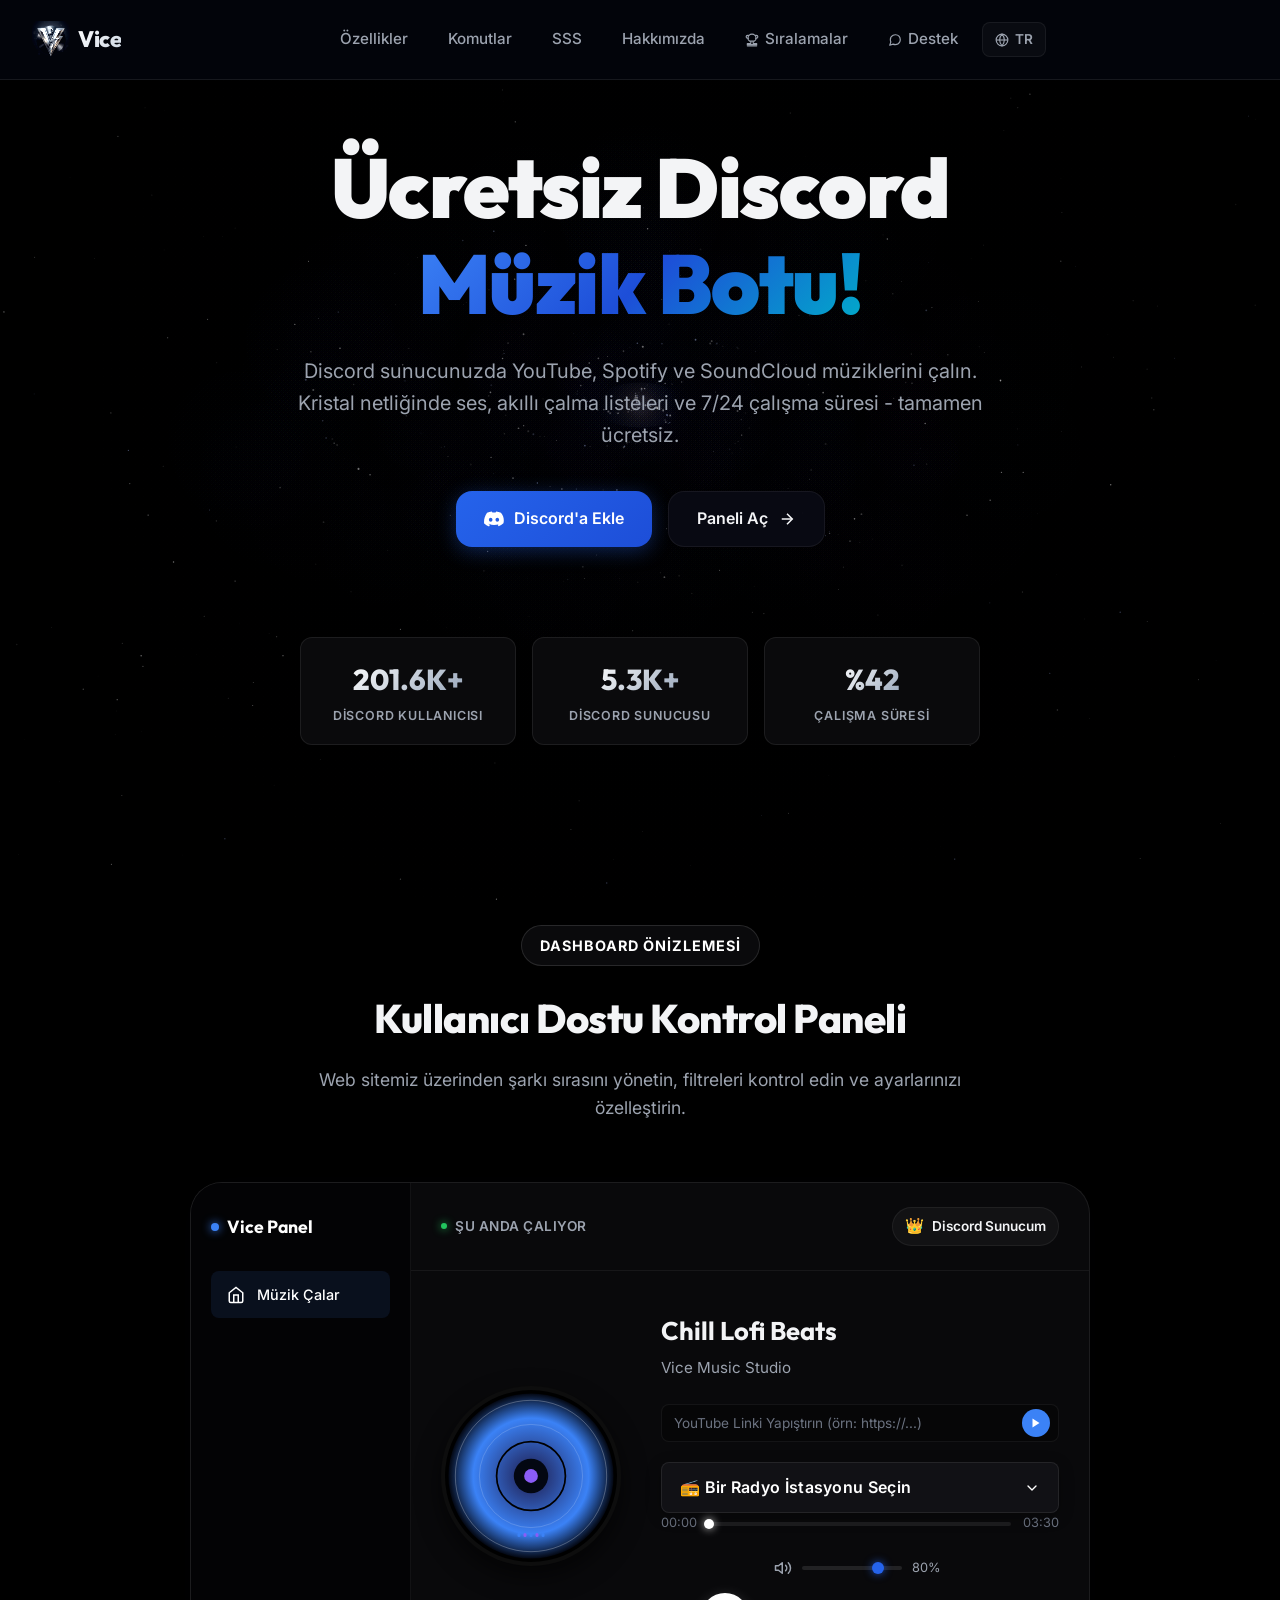
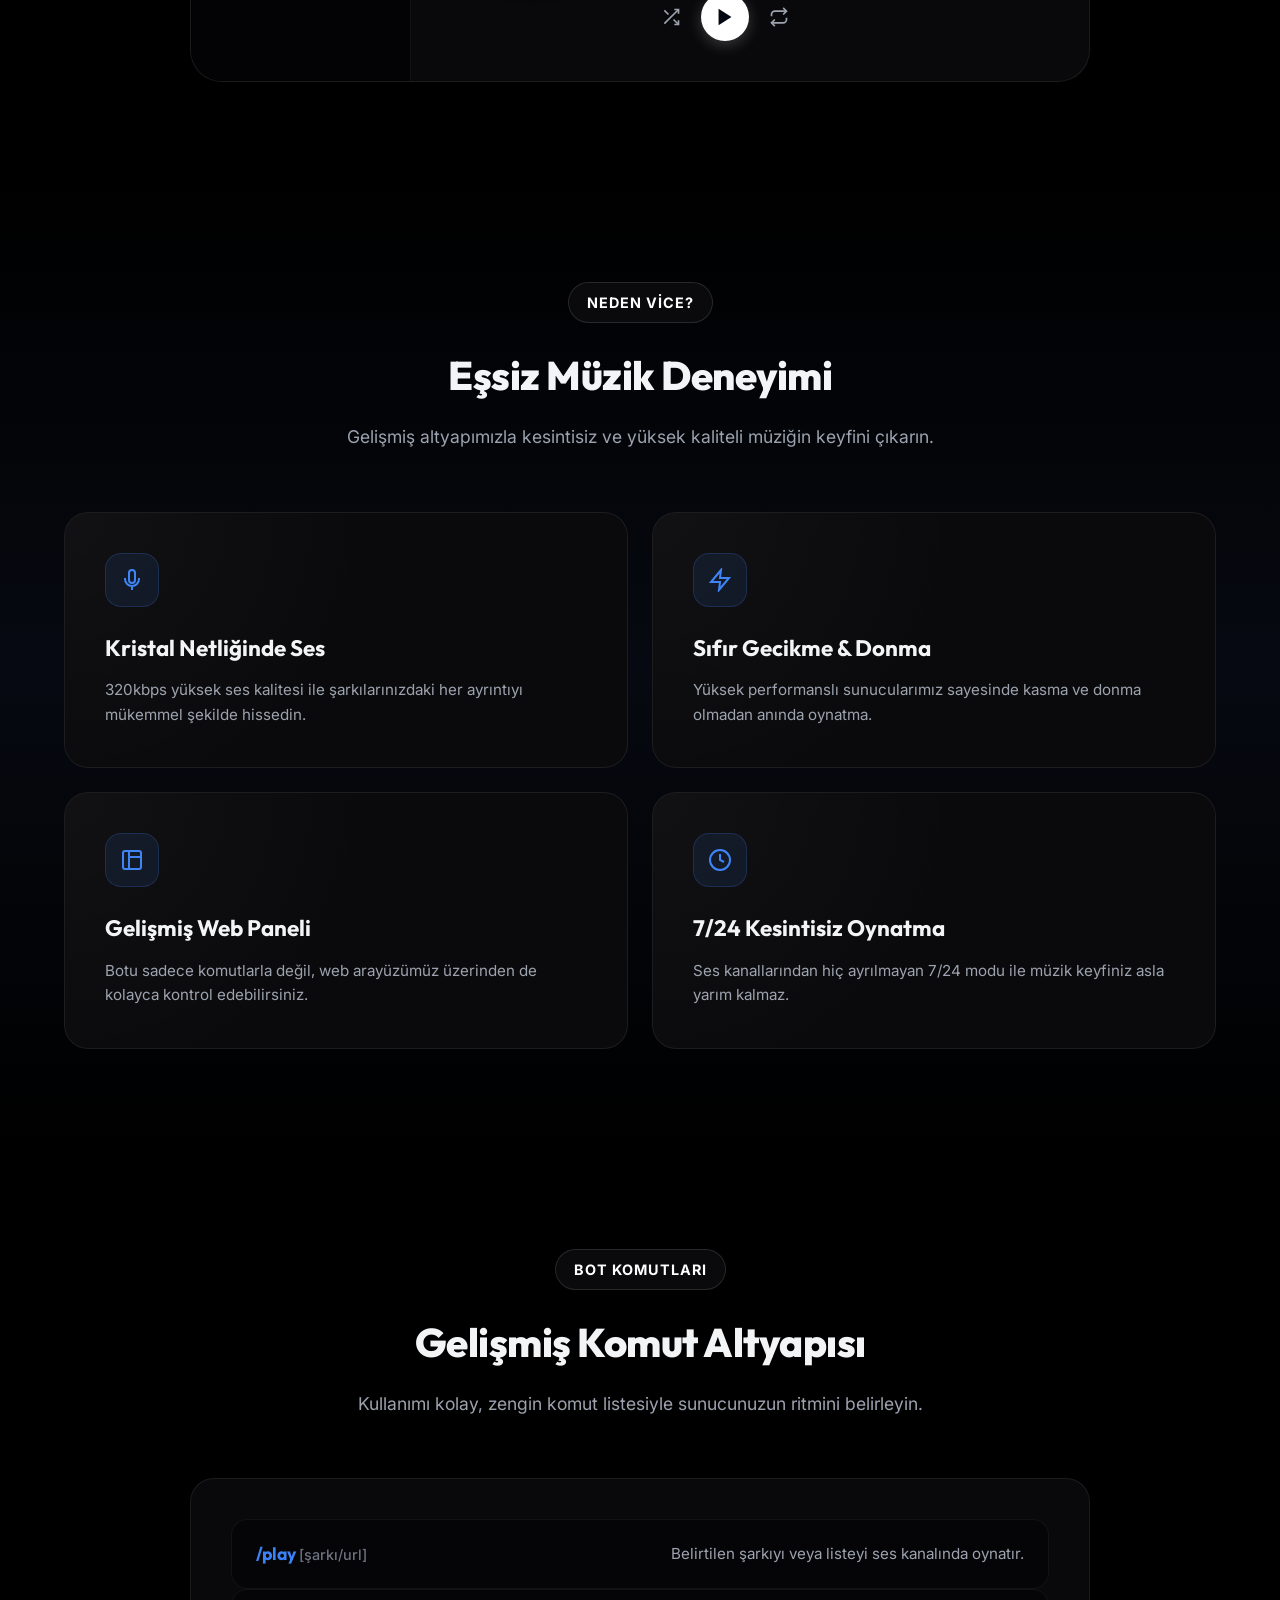
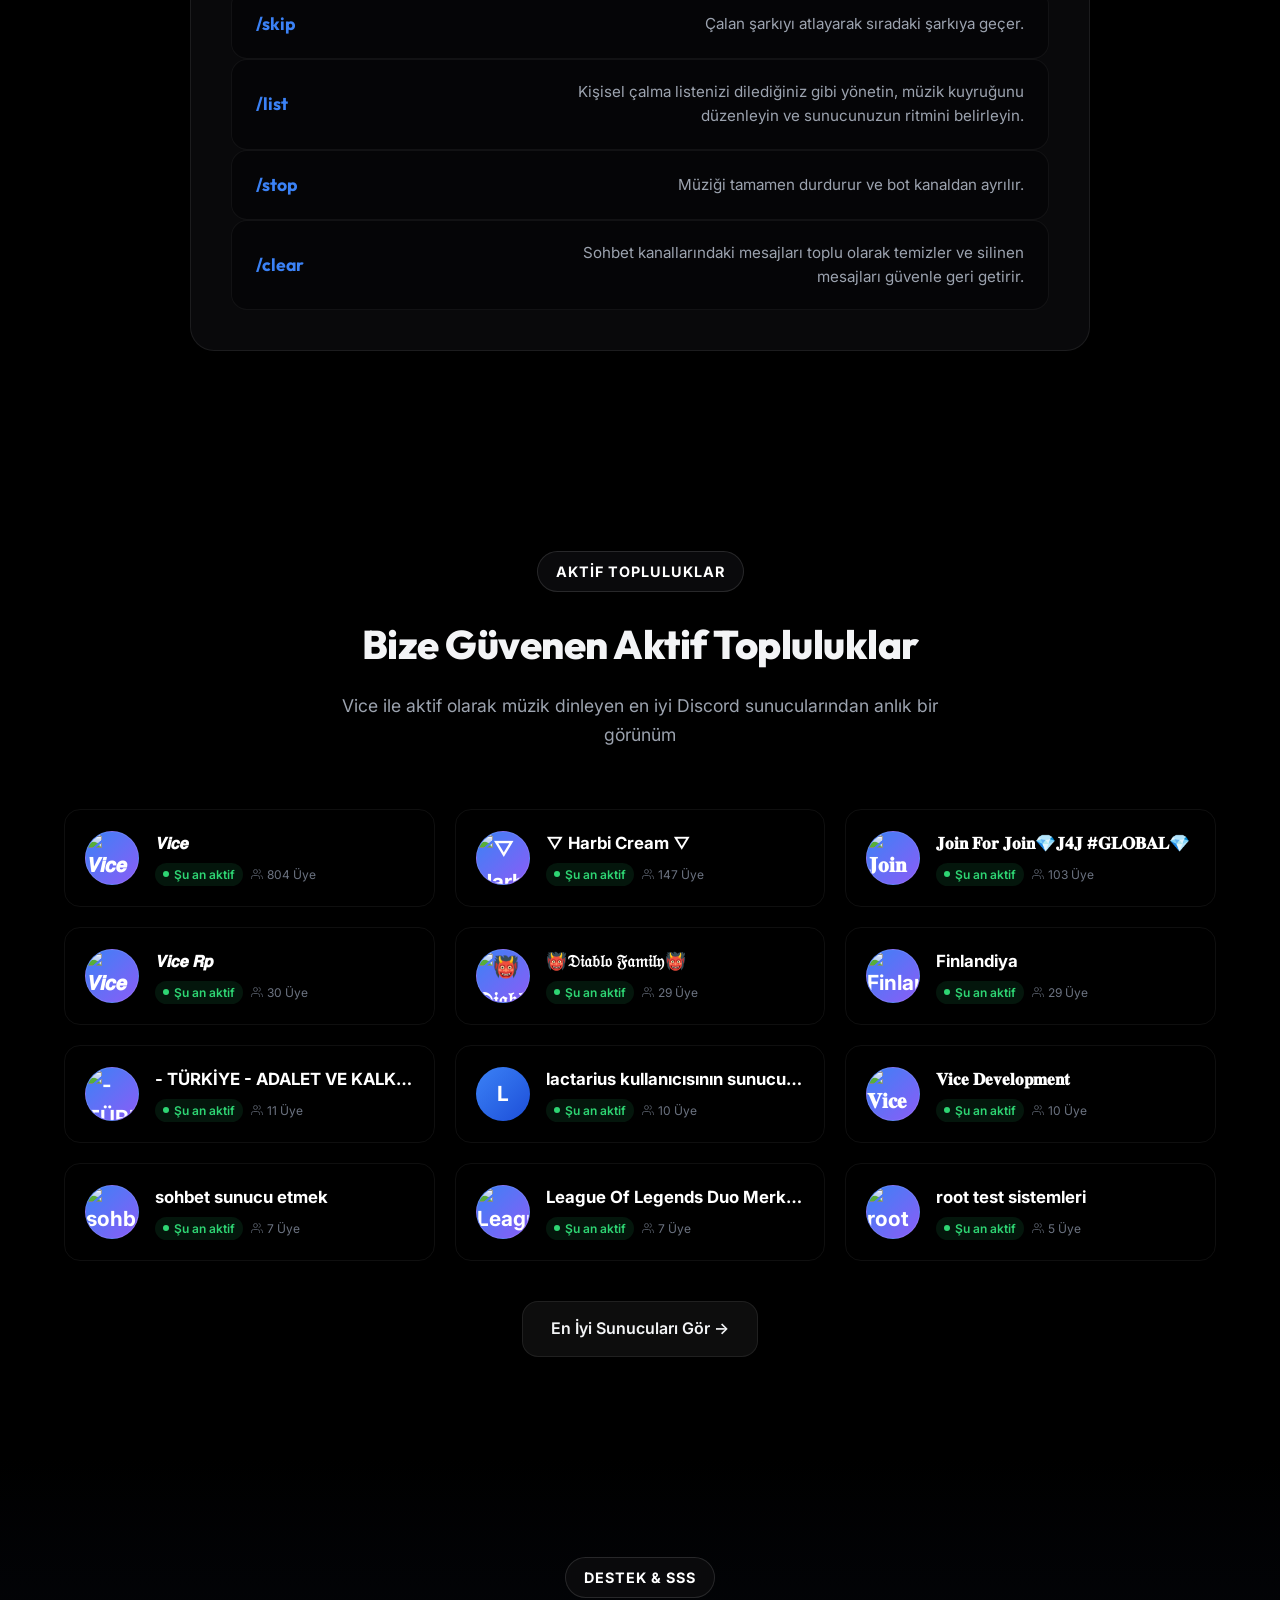
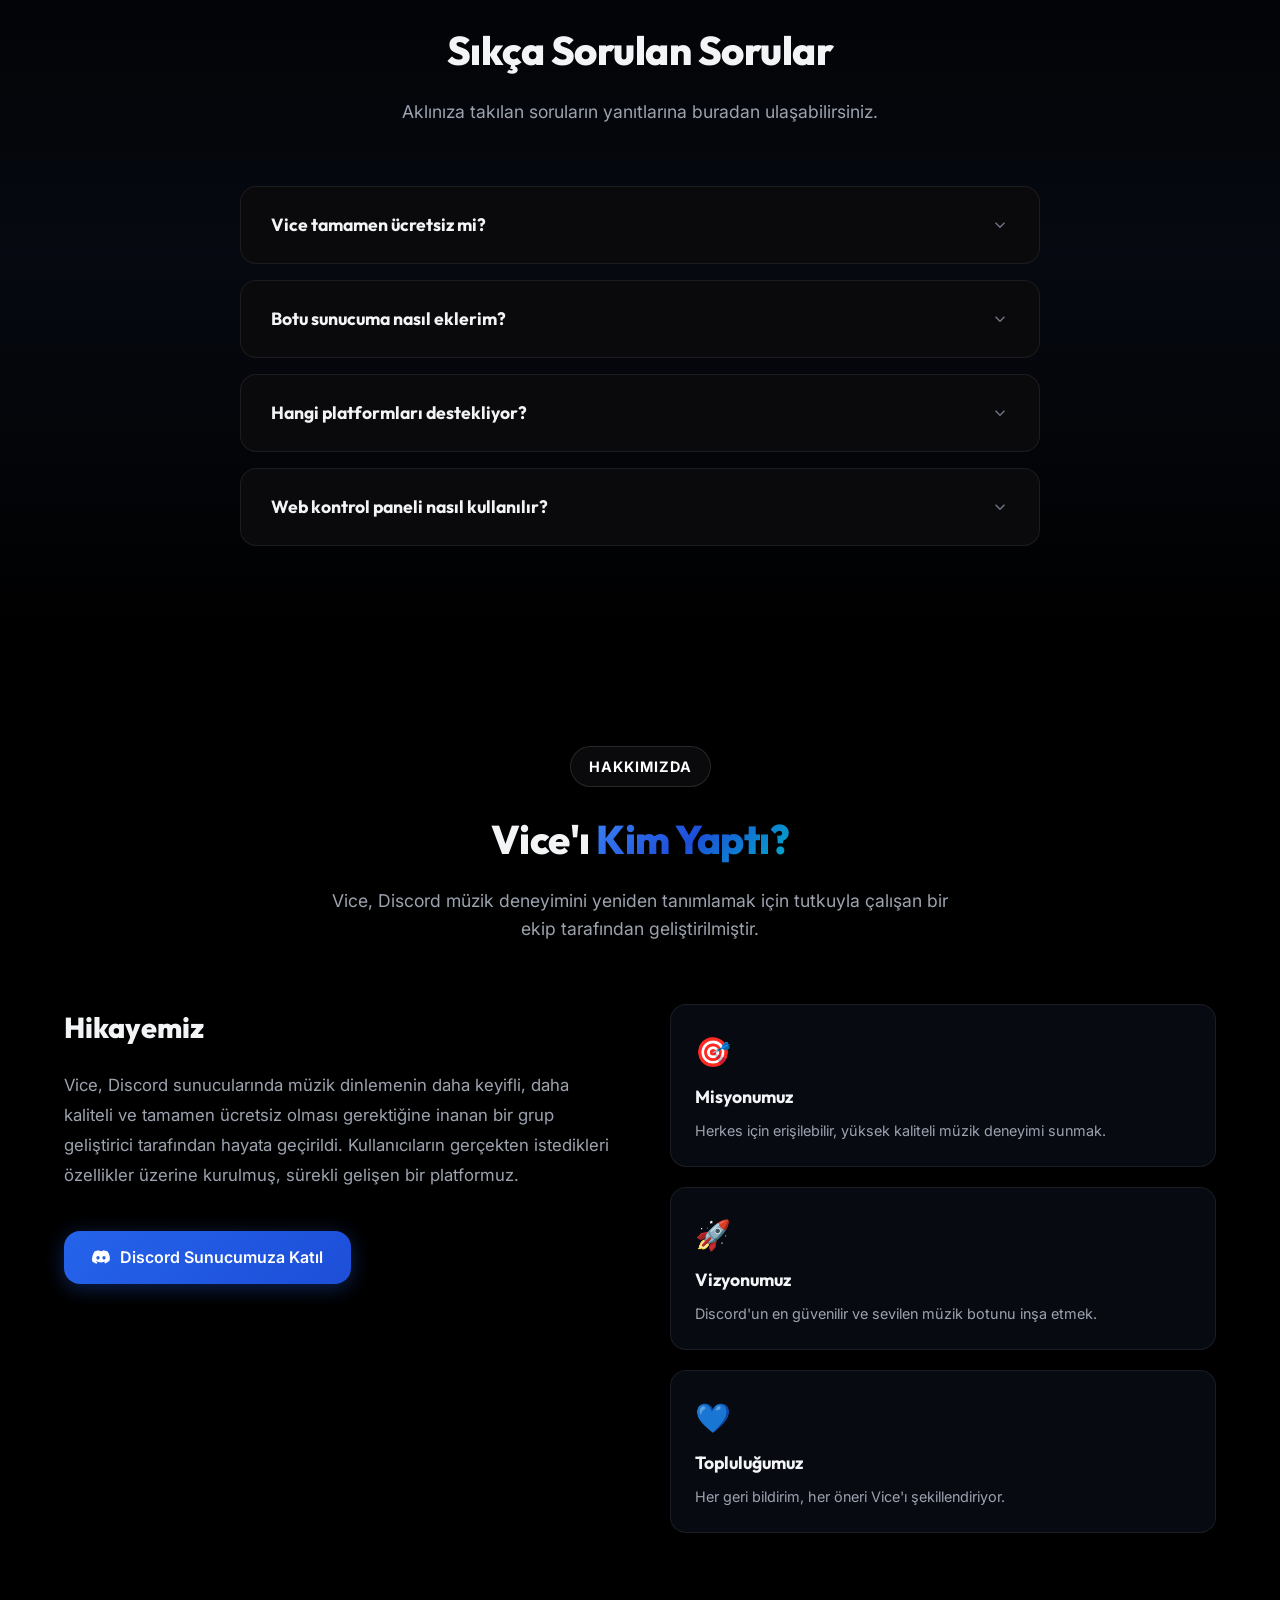
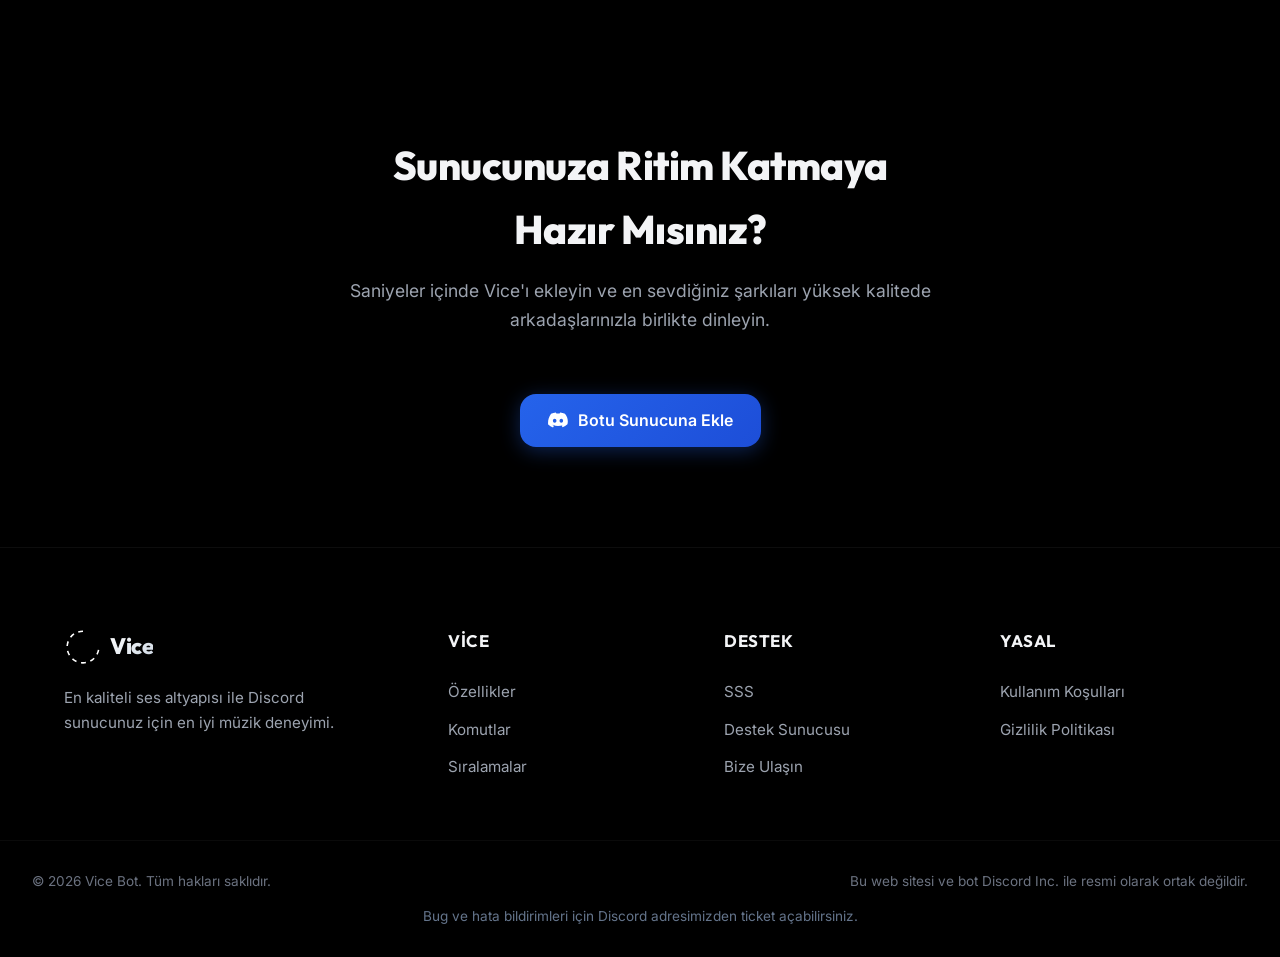
==== commit 54113190: "Add files via upload" ====
--- a/index.html
+++ b/index.html
@@ -274,11 +274,11 @@
                                         <div class="select-options">
                                             <!-- Türkçe Radyolar (5 adet - Fenomen Icecast HTTPS) -->
                                             <div class="select-group-title">Türkçe Radyolar</div>
-                                            <div class="radio-option" data-value="https://radio-trtfm.live.trt.com.tr/master.m3u8" data-name="TRT FM" data-artist="Türkçe Pop / Hit - TR">TRT FM (Türkçe Pop / Hit)</div>
+                                            <div class="radio-option" data-value="https://trt.radyotvonline.net/trtfm" data-name="TRT FM" data-artist="Türkçe Pop / Hit - TR">TRT FM (Türkçe Pop / Hit)</div>
                                             <div class="radio-option" data-value="https://dogus-live.daioncdn.net/kralfm/kralfm.m3u8" data-name="Kral FM" data-artist="Fantezi / Arabesk - TR">Kral FM (Arabesk / Fantezi)</div>
-                                            <div class="radio-option" data-value="https://dogus-live.daioncdn.net/kralpop/kralpop.m3u8" data-name="Kral Pop" data-artist="Türkçe Pop / Hit - TR">Kral Pop (Türkçe Pop)</div>
-                                            <div class="radio-option" data-value="https://powerapp.live.daioncdn.net/powerfm/powerfm.m3u8" data-name="Power FM" data-artist="Yabancı Pop / Hit - TR">Power FM (Yabancı Hit)</div>
-                                            <div class="radio-option" data-value="https://powerapp.live.daioncdn.net/powerturk/powerturk.m3u8" data-name="Power Türk" data-artist="Türkçe Pop / Hit - TR">Power Türk (Türkçe Hit)</div>
+                                            <div class="radio-option" data-value="https://dyg.radyotvonline.net/kralpop" data-name="Kral Pop" data-artist="Türkçe Pop / Hit - TR">Kral Pop (Türkçe Pop)</div>
+                                            <div class="radio-option" data-value="https://livetv.powerapp.com.tr/powerfm/powerfm.smil/playlist.m3u8" data-name="Power FM" data-artist="Yabancı Pop / Hit - TR">Power FM (Yabancı Hit)</div>
+                                            <div class="radio-option" data-value="https://livetv.powerapp.com.tr/powerturk/powerturk.smil/playlist.m3u8" data-name="Power Türk" data-artist="Türkçe Pop / Hit - TR">Power Türk (Türkçe Hit)</div>
 
                                             <!-- Global Radyolar (5 adet - SomaFM & Radio Paradise MP3) -->
                                             <div class="select-group-title">Global Radios</div>
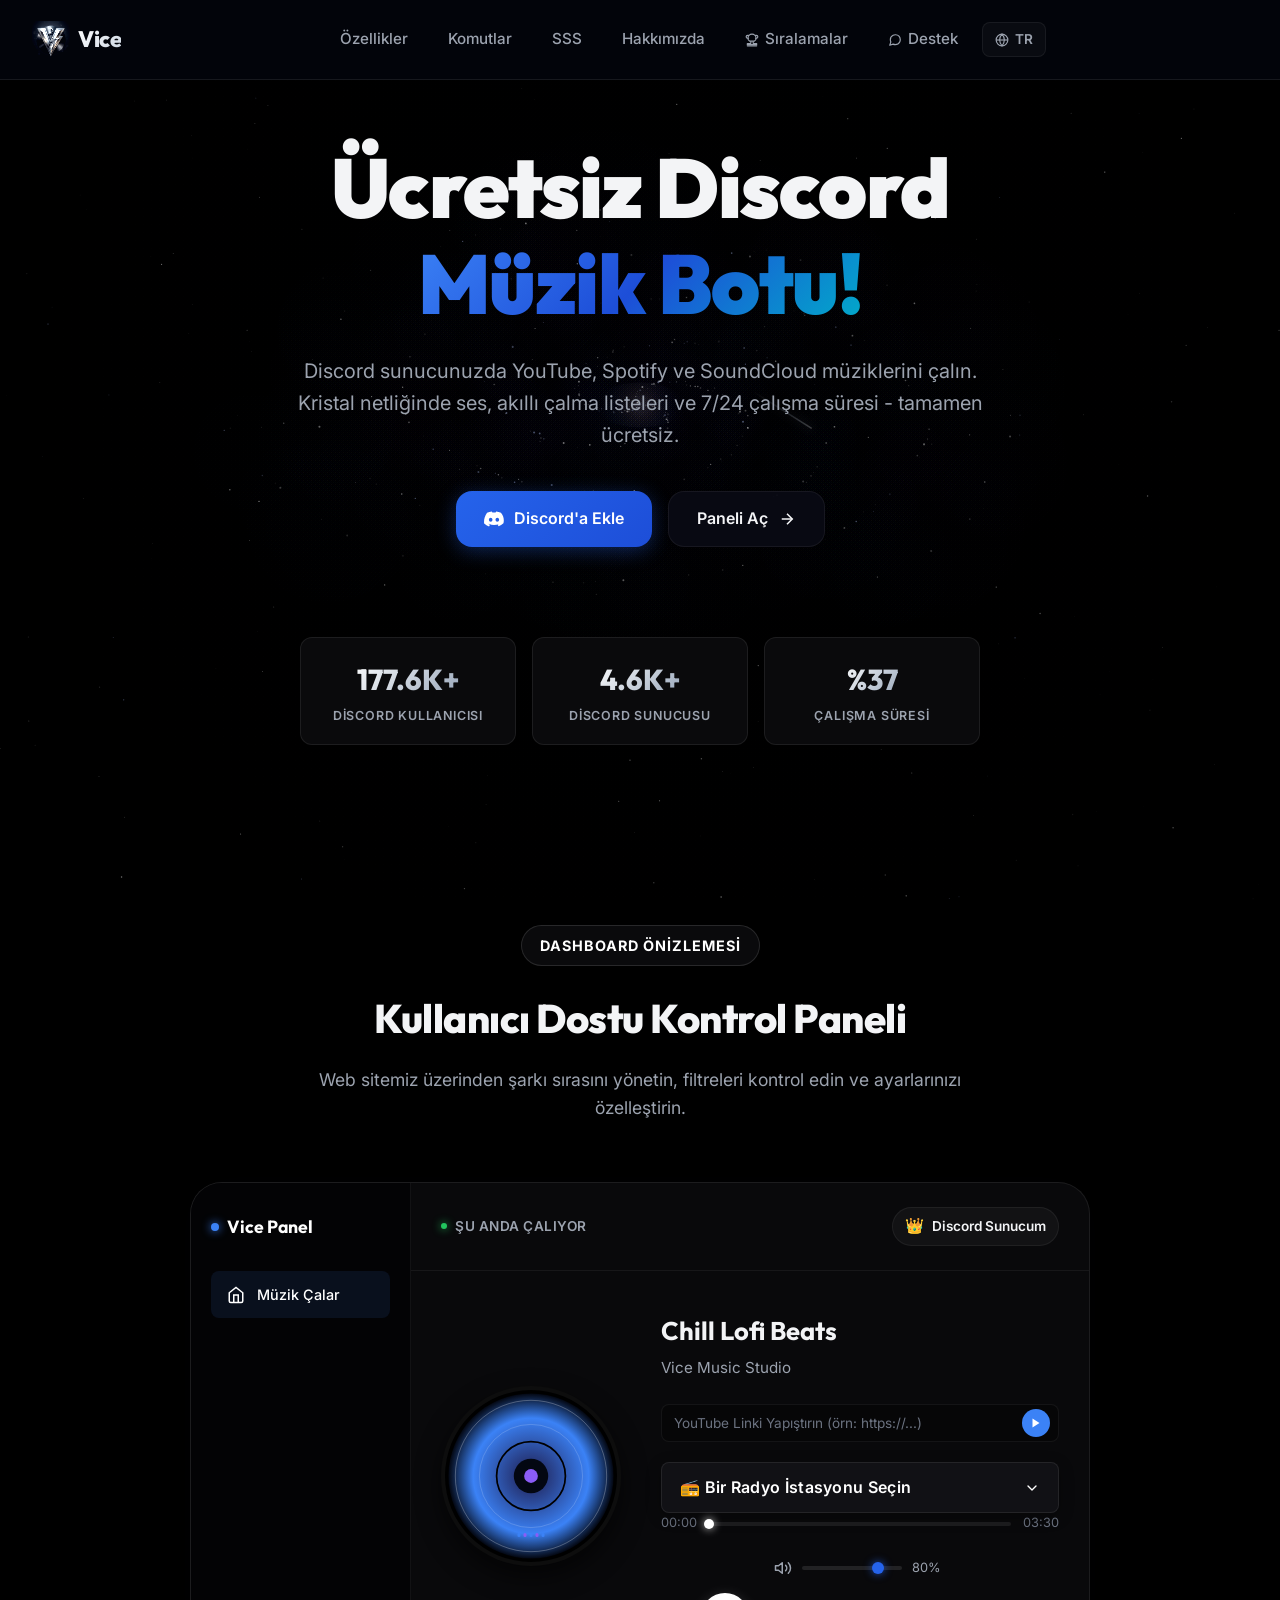
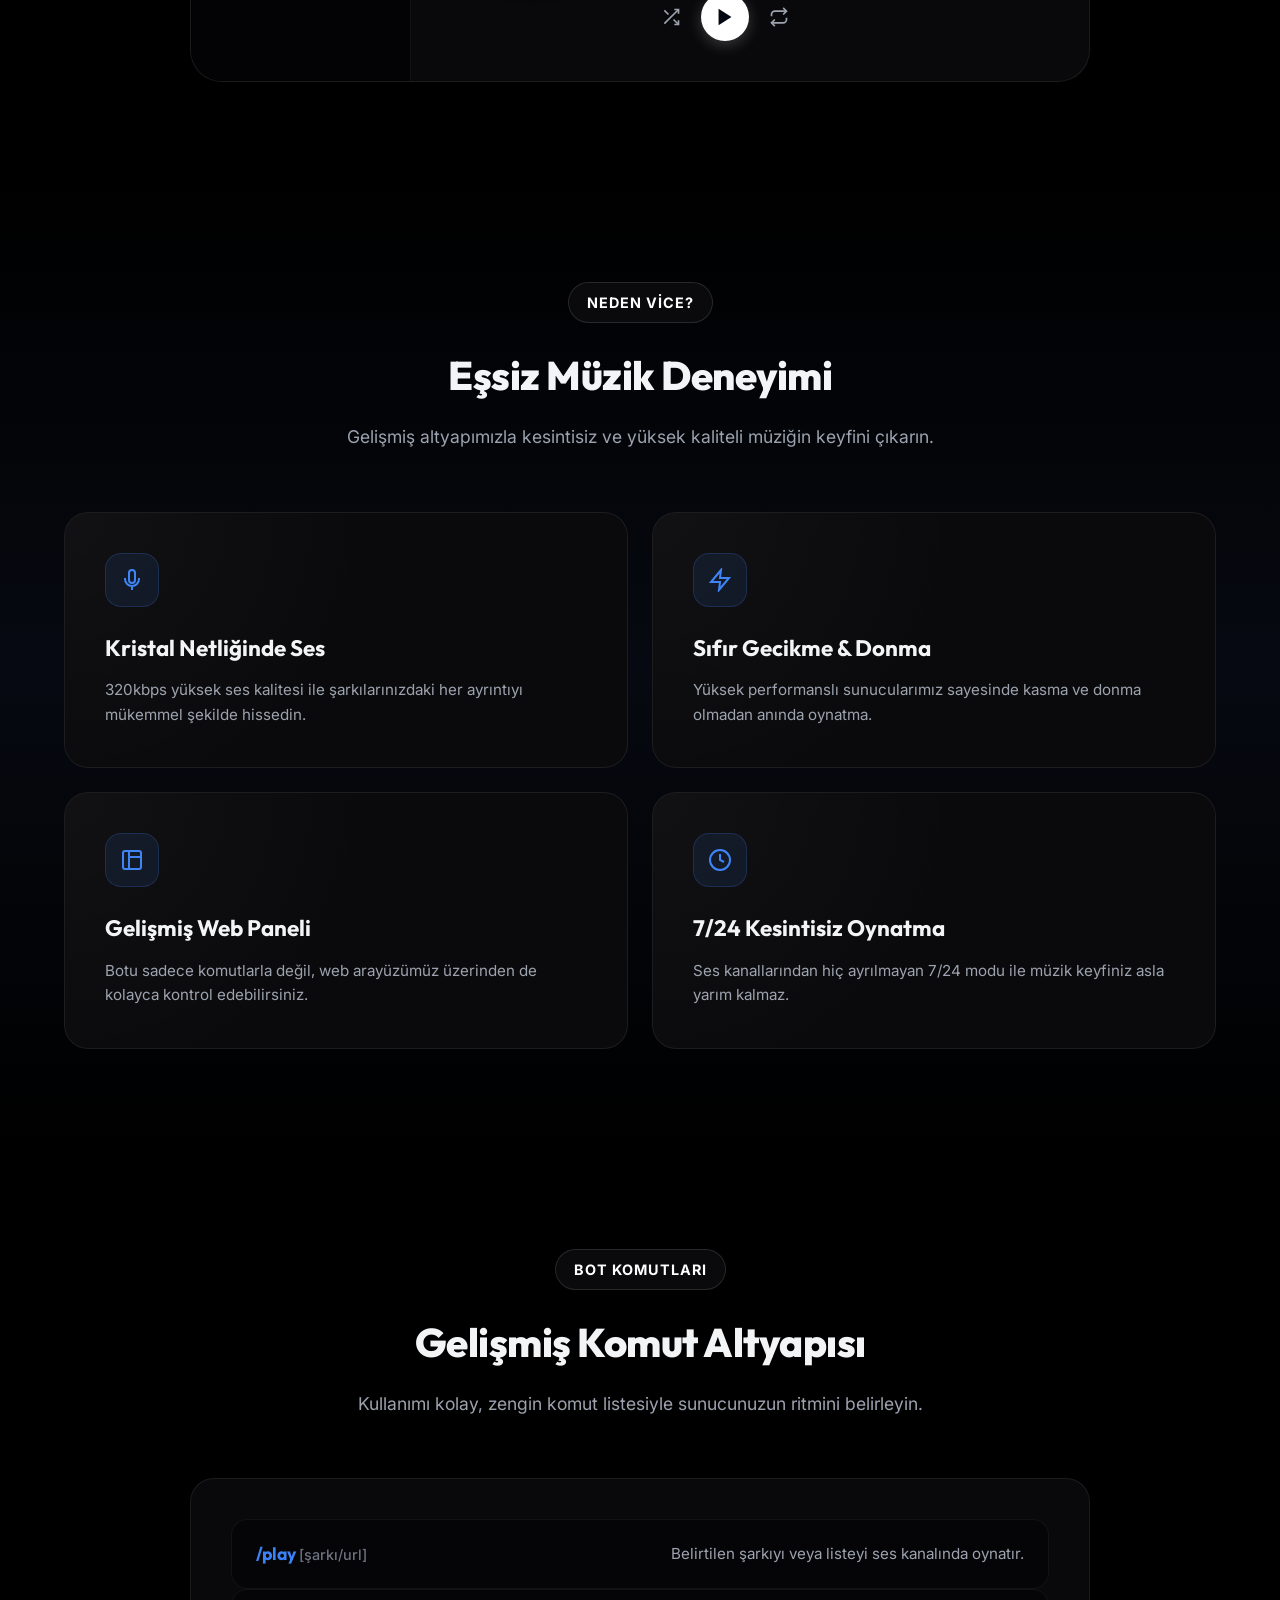
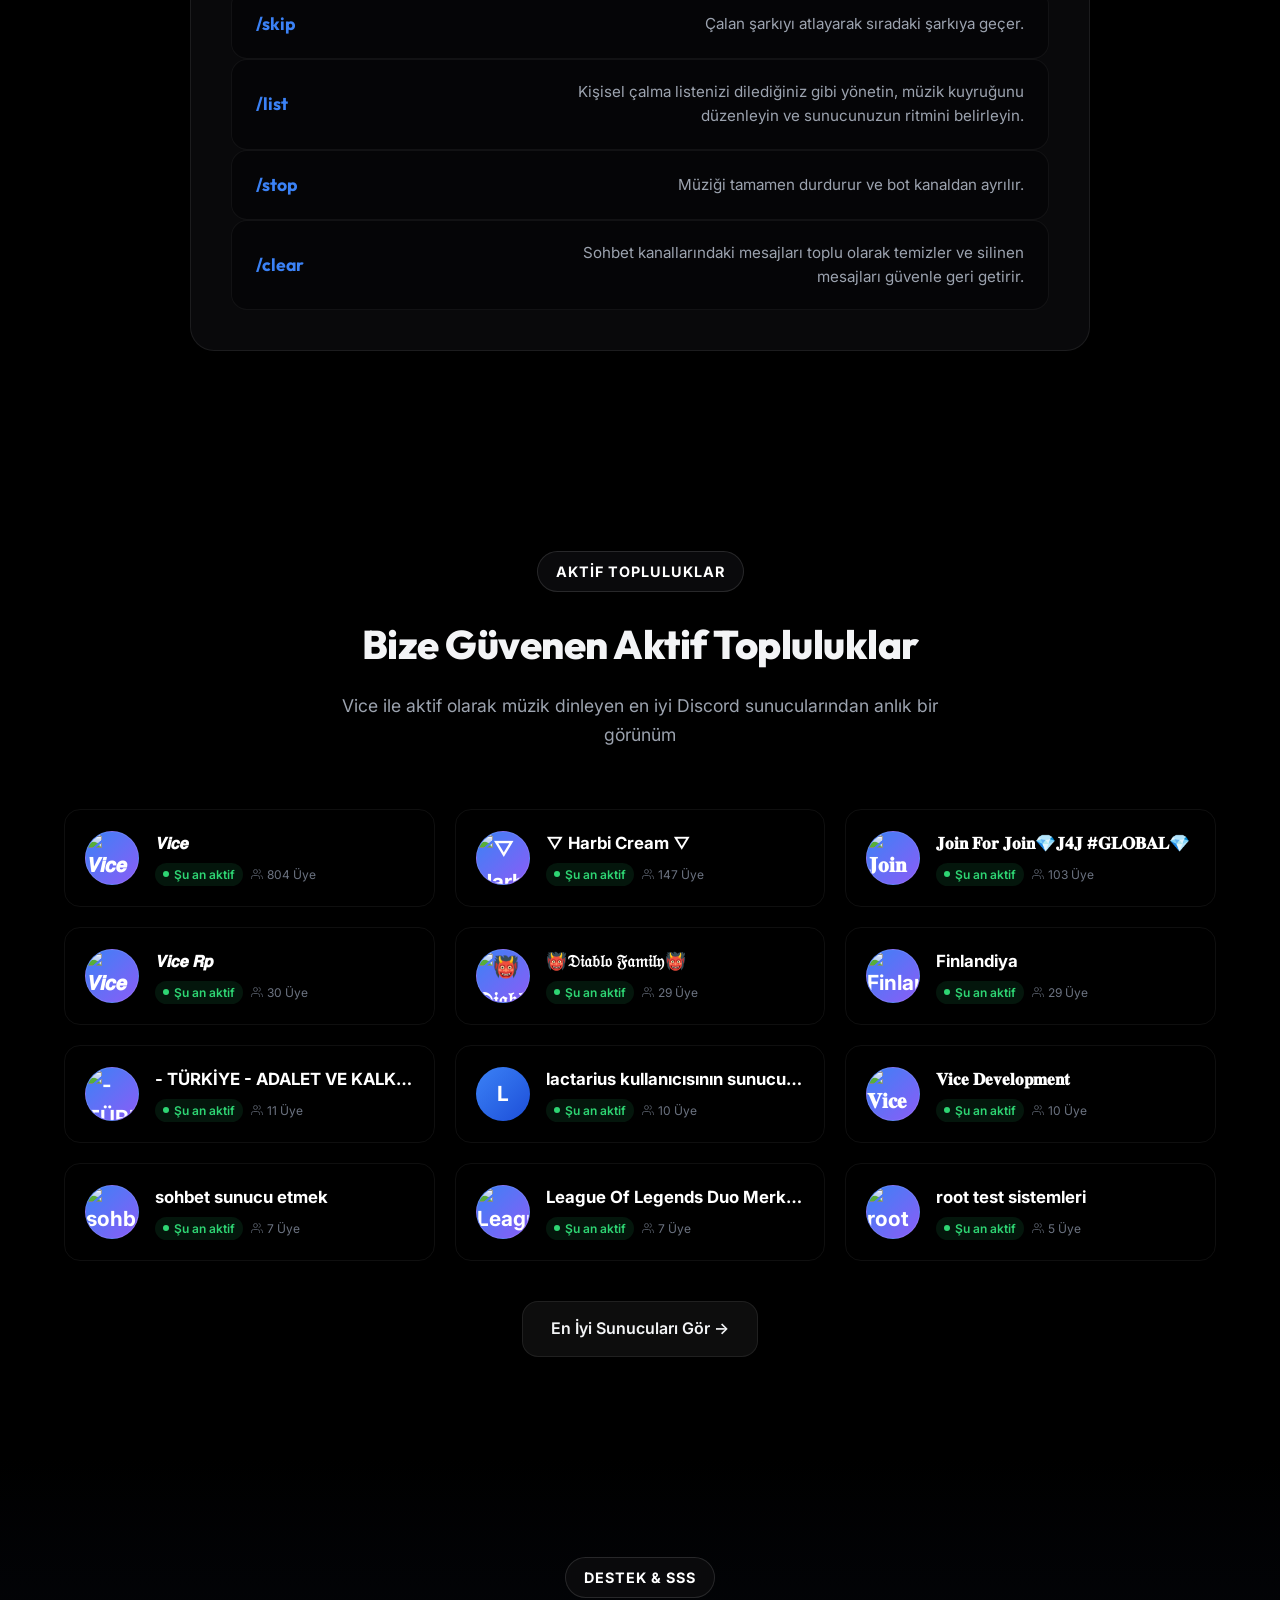
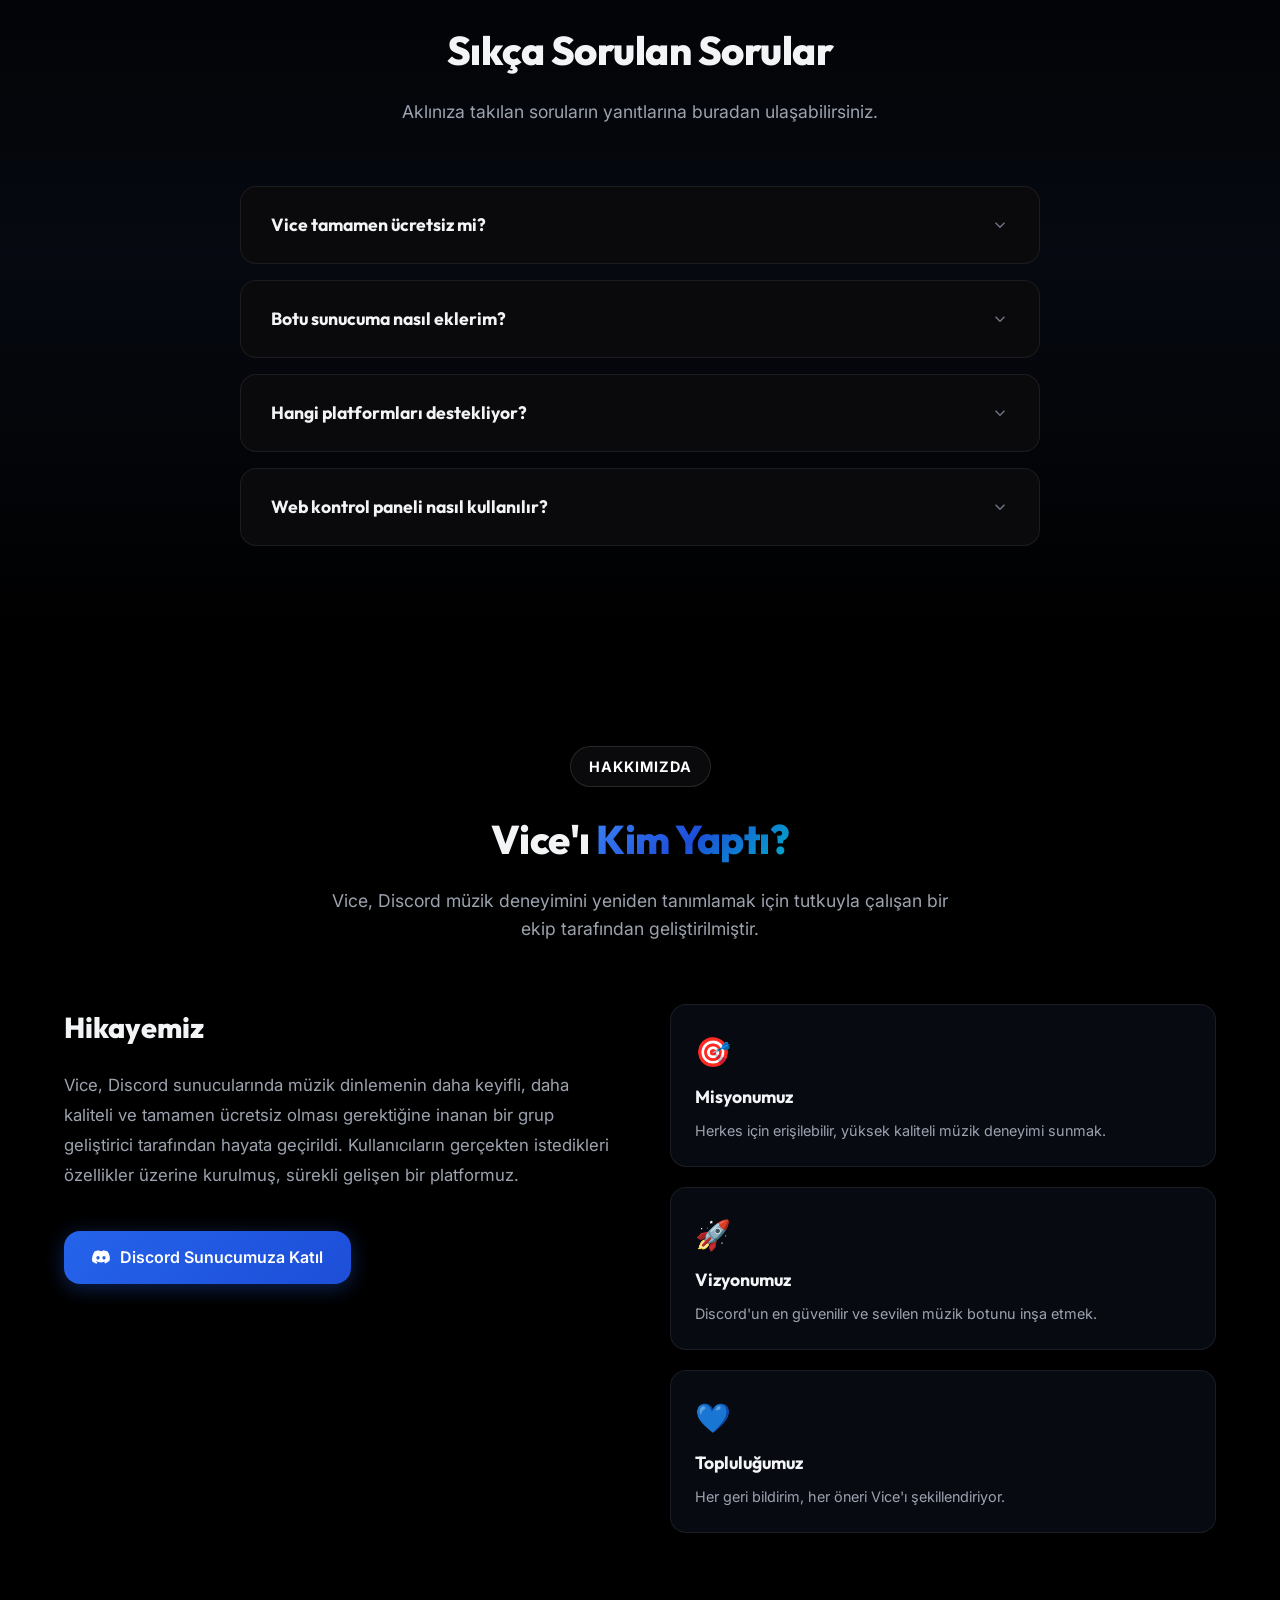
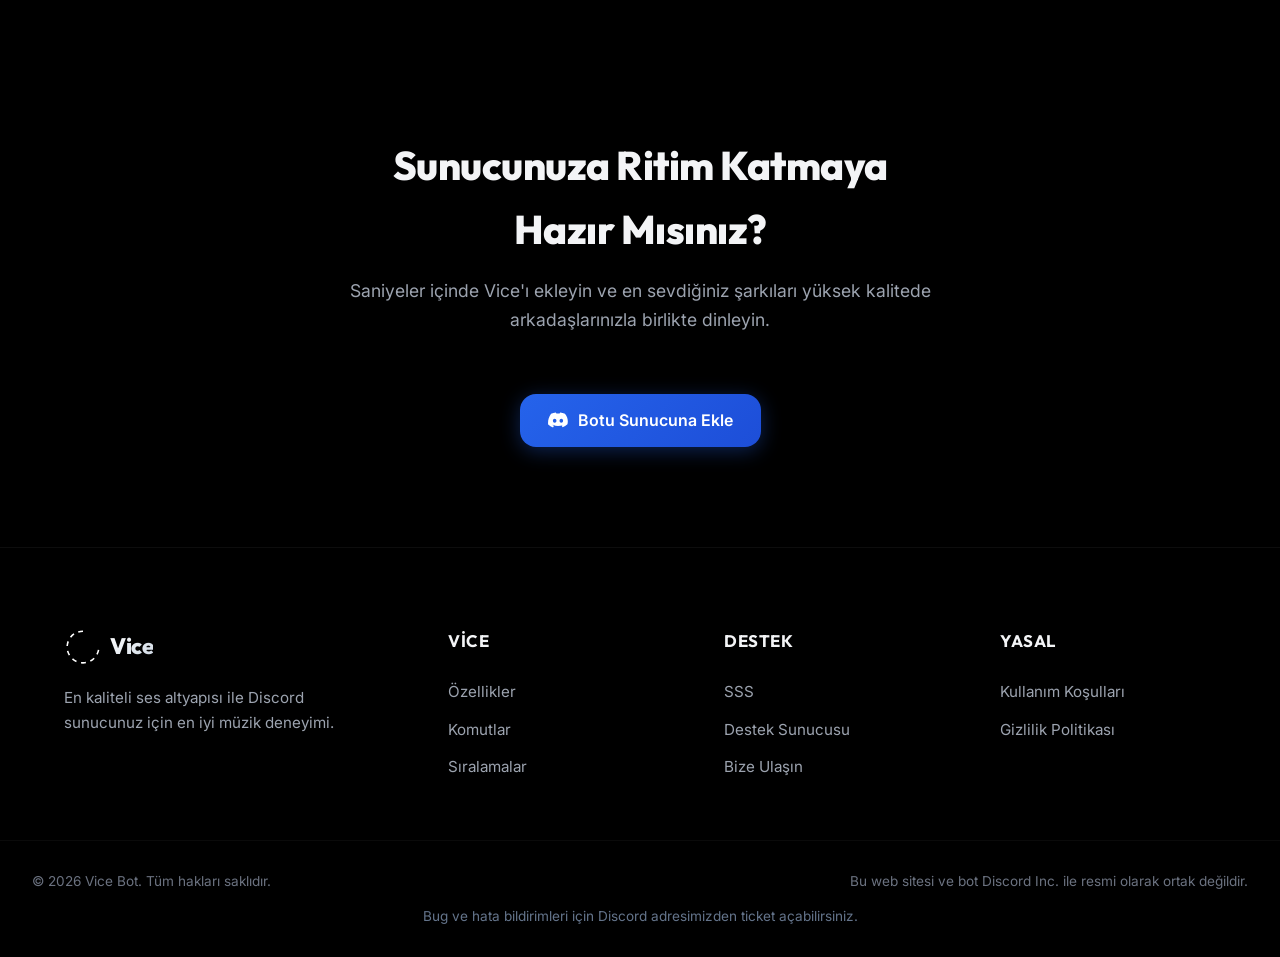
==== commit f53c8192: "Add files via upload" ====
--- a/index.html
+++ b/index.html
@@ -275,7 +275,7 @@
                                             <!-- Türkçe Radyolar (5 adet - Fenomen Icecast HTTPS) -->
                                             <div class="select-group-title">Türkçe Radyolar</div>
                                             <div class="radio-option" data-value="https://trt.radyotvonline.net/trtfm" data-name="TRT FM" data-artist="Türkçe Pop / Hit - TR">TRT FM (Türkçe Pop / Hit)</div>
-                                            <div class="radio-option" data-value="https://dogus-live.daioncdn.net/kralfm/kralfm.m3u8" data-name="Kral FM" data-artist="Fantezi / Arabesk - TR">Kral FM (Arabesk / Fantezi)</div>
+                                            <div class="radio-option" data-value="https://stream.netradyom.com/listen/radyobanko/radio.mp3/;stream.mp3" data-name="Radyo Banko" data-artist="Fantezi / Arabesk - TR">Kral FM (Arabesk / Fantezi)</div>
                                             <div class="radio-option" data-value="https://dyg.radyotvonline.net/kralpop" data-name="Kral Pop" data-artist="Türkçe Pop / Hit - TR">Kral Pop (Türkçe Pop)</div>
                                             <div class="radio-option" data-value="https://livetv.powerapp.com.tr/powerfm/powerfm.smil/playlist.m3u8" data-name="Power FM" data-artist="Yabancı Pop / Hit - TR">Power FM (Yabancı Hit)</div>
                                             <div class="radio-option" data-value="https://livetv.powerapp.com.tr/powerturk/powerturk.smil/playlist.m3u8" data-name="Power Türk" data-artist="Türkçe Pop / Hit - TR">Power Türk (Türkçe Hit)</div>
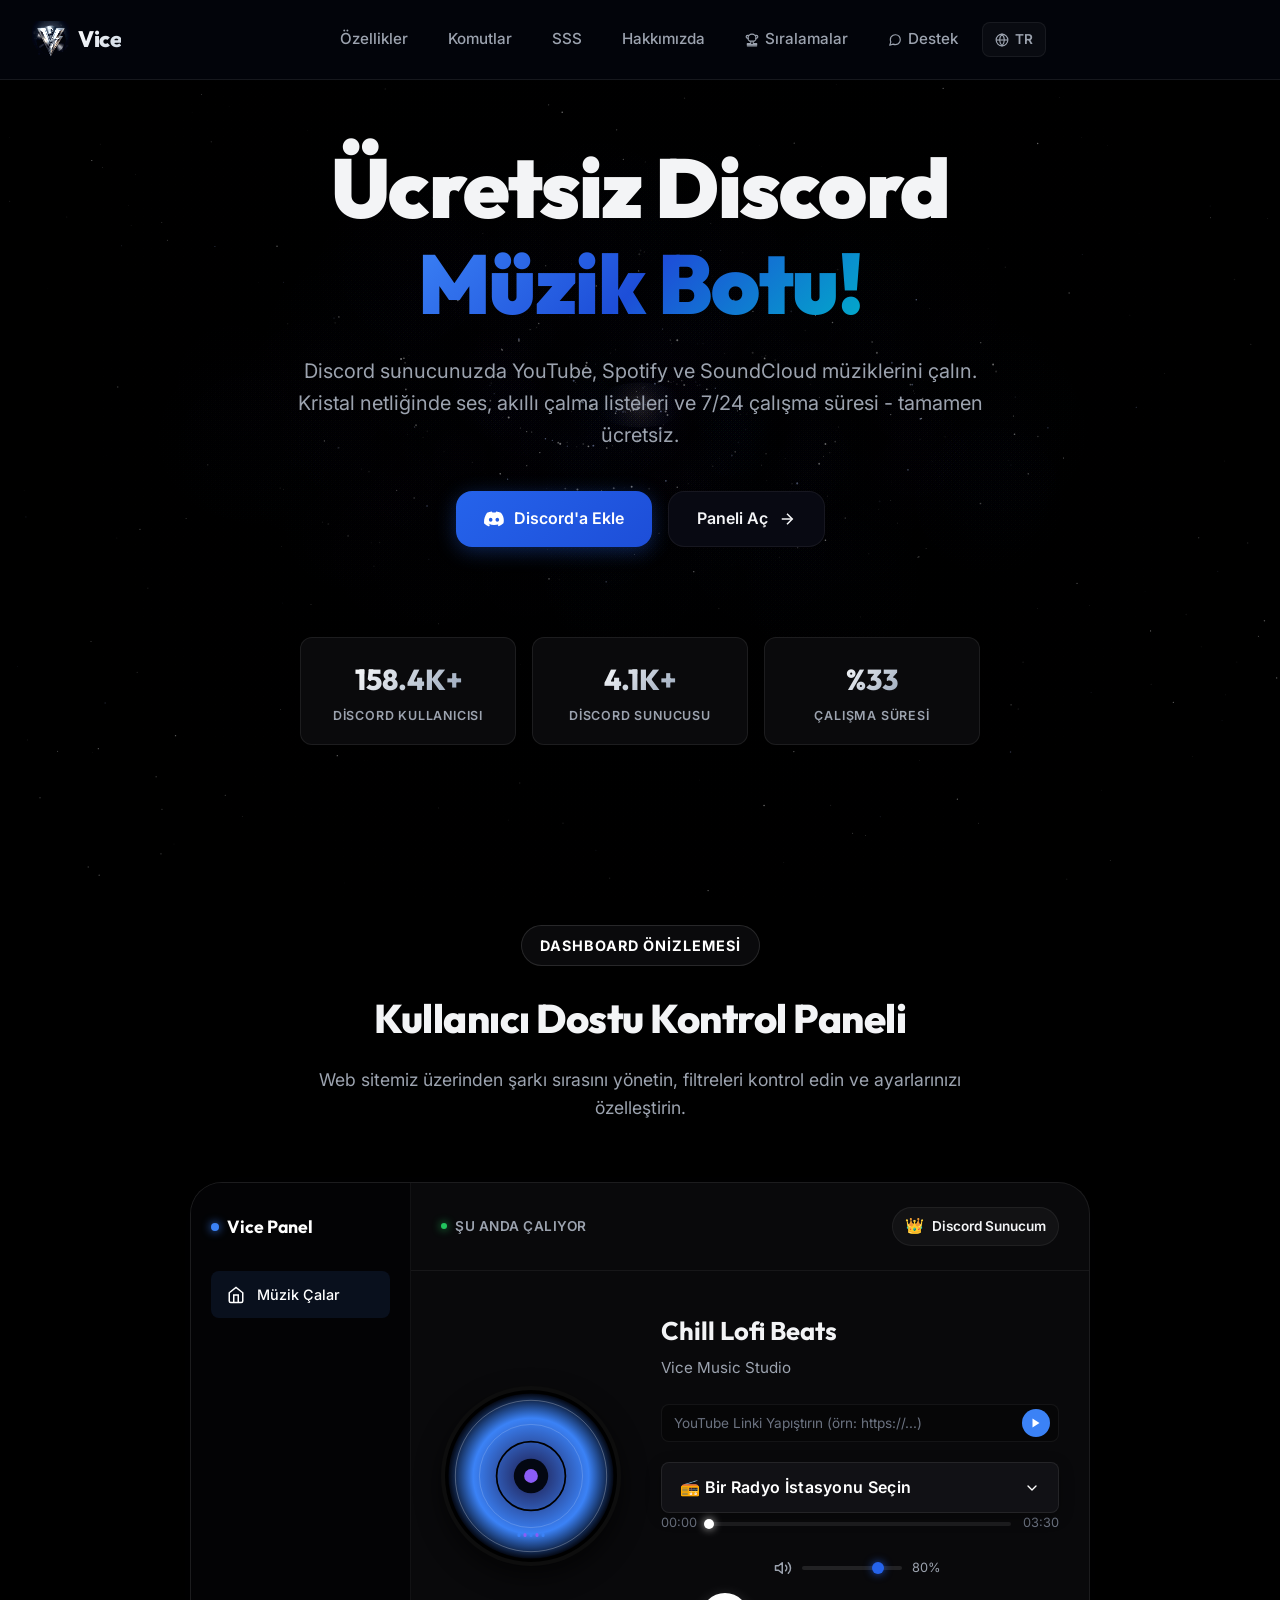
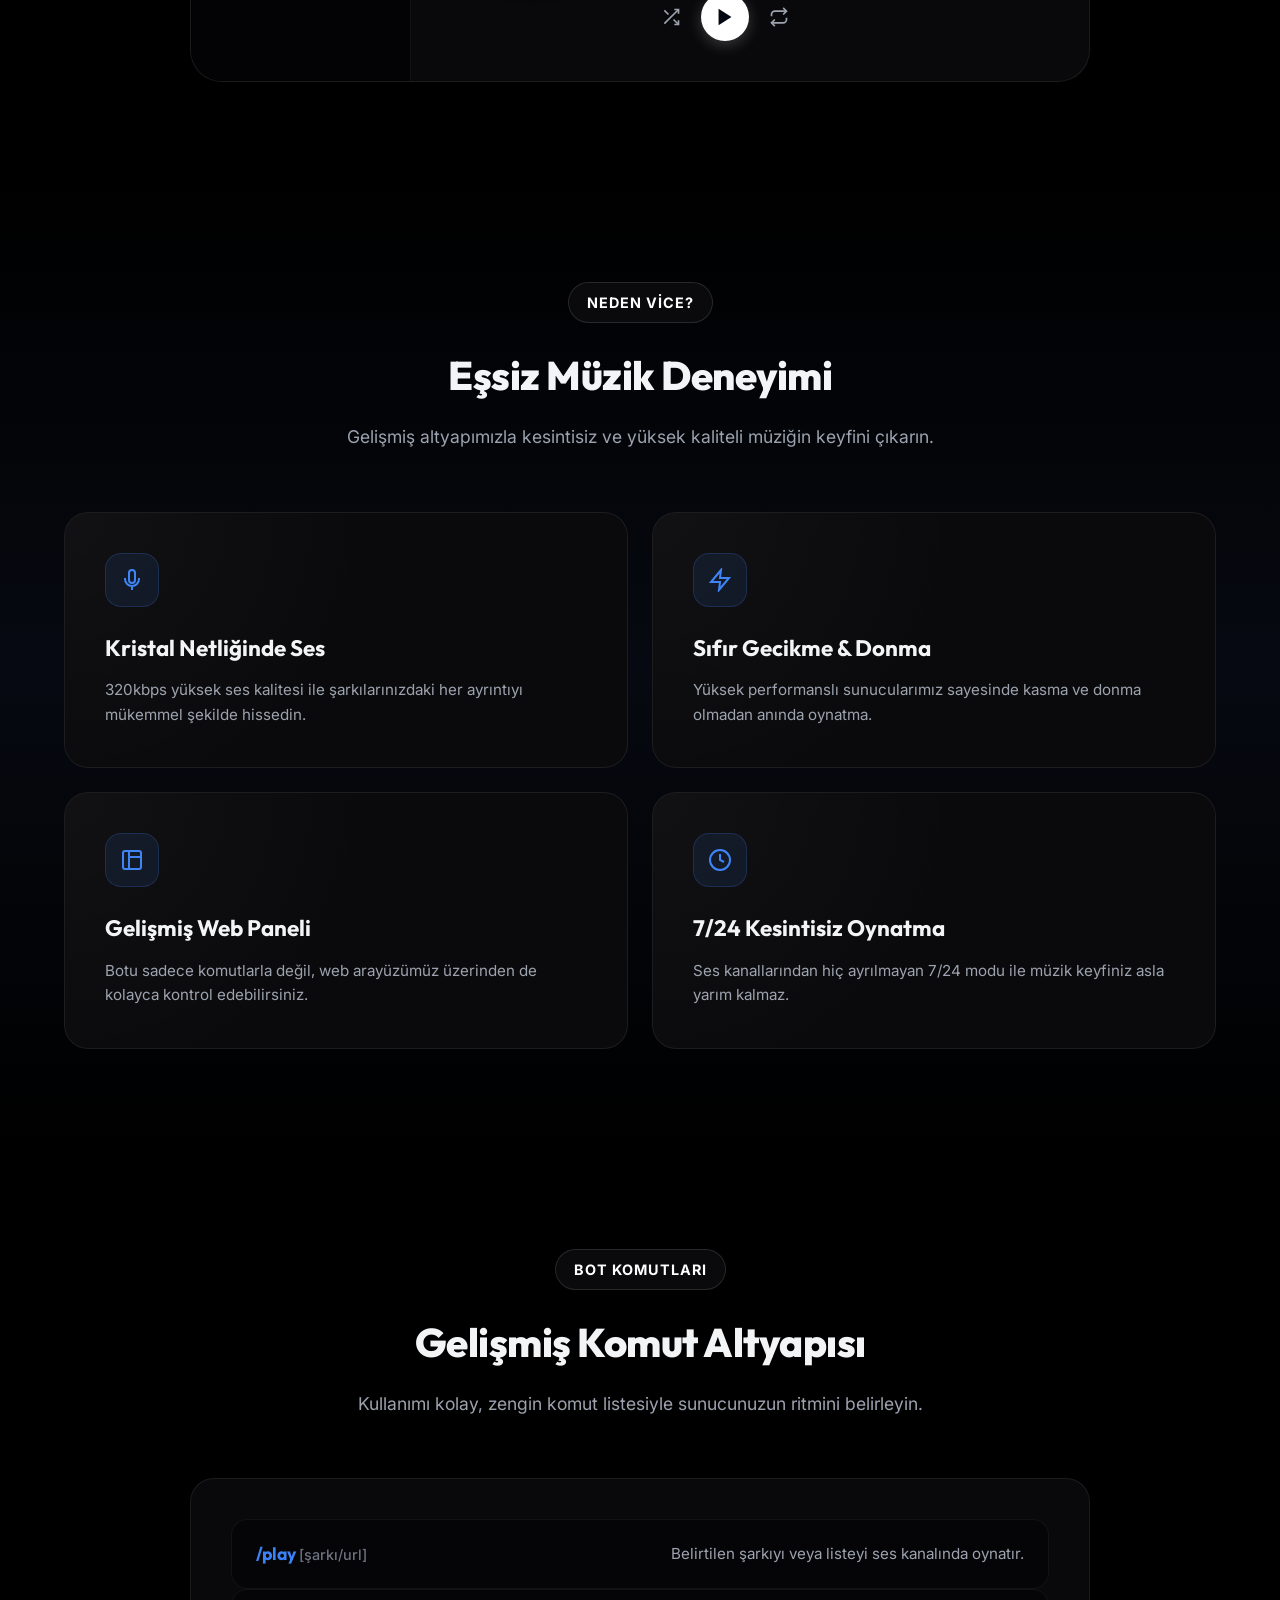
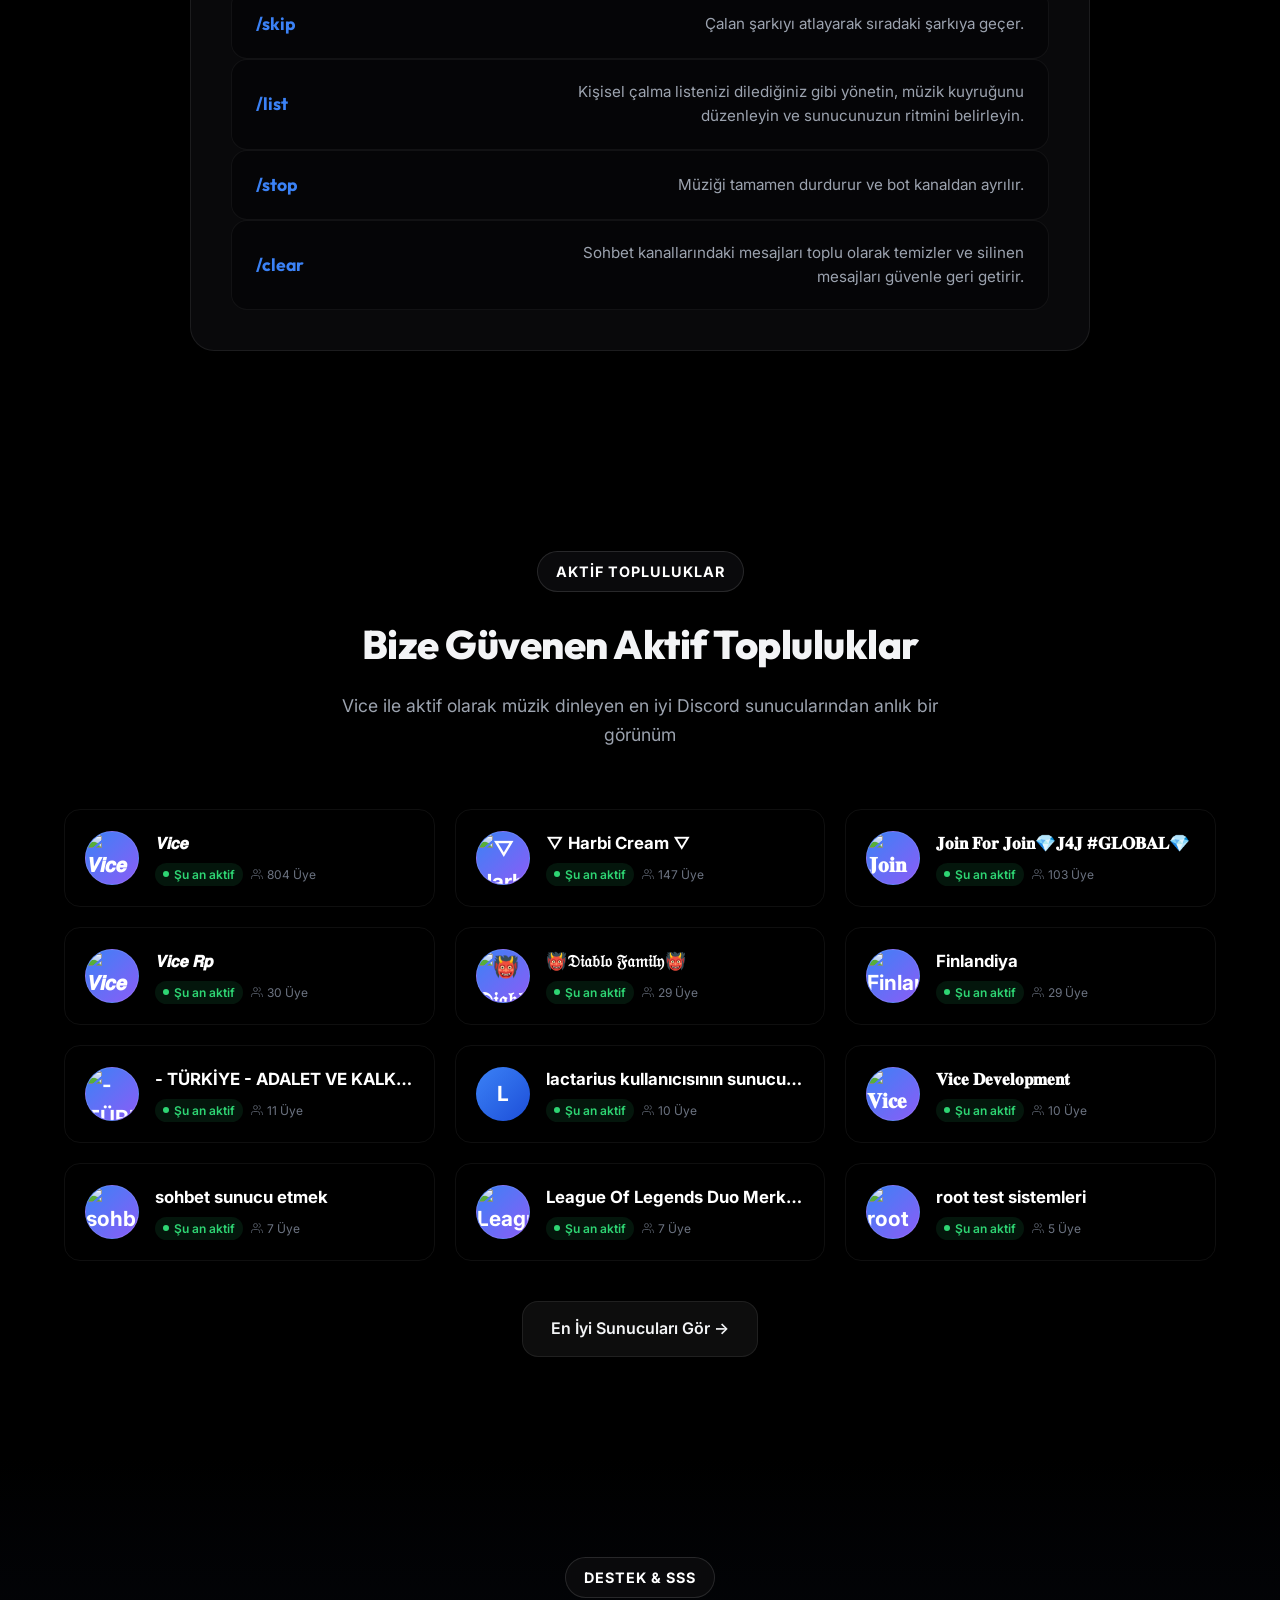
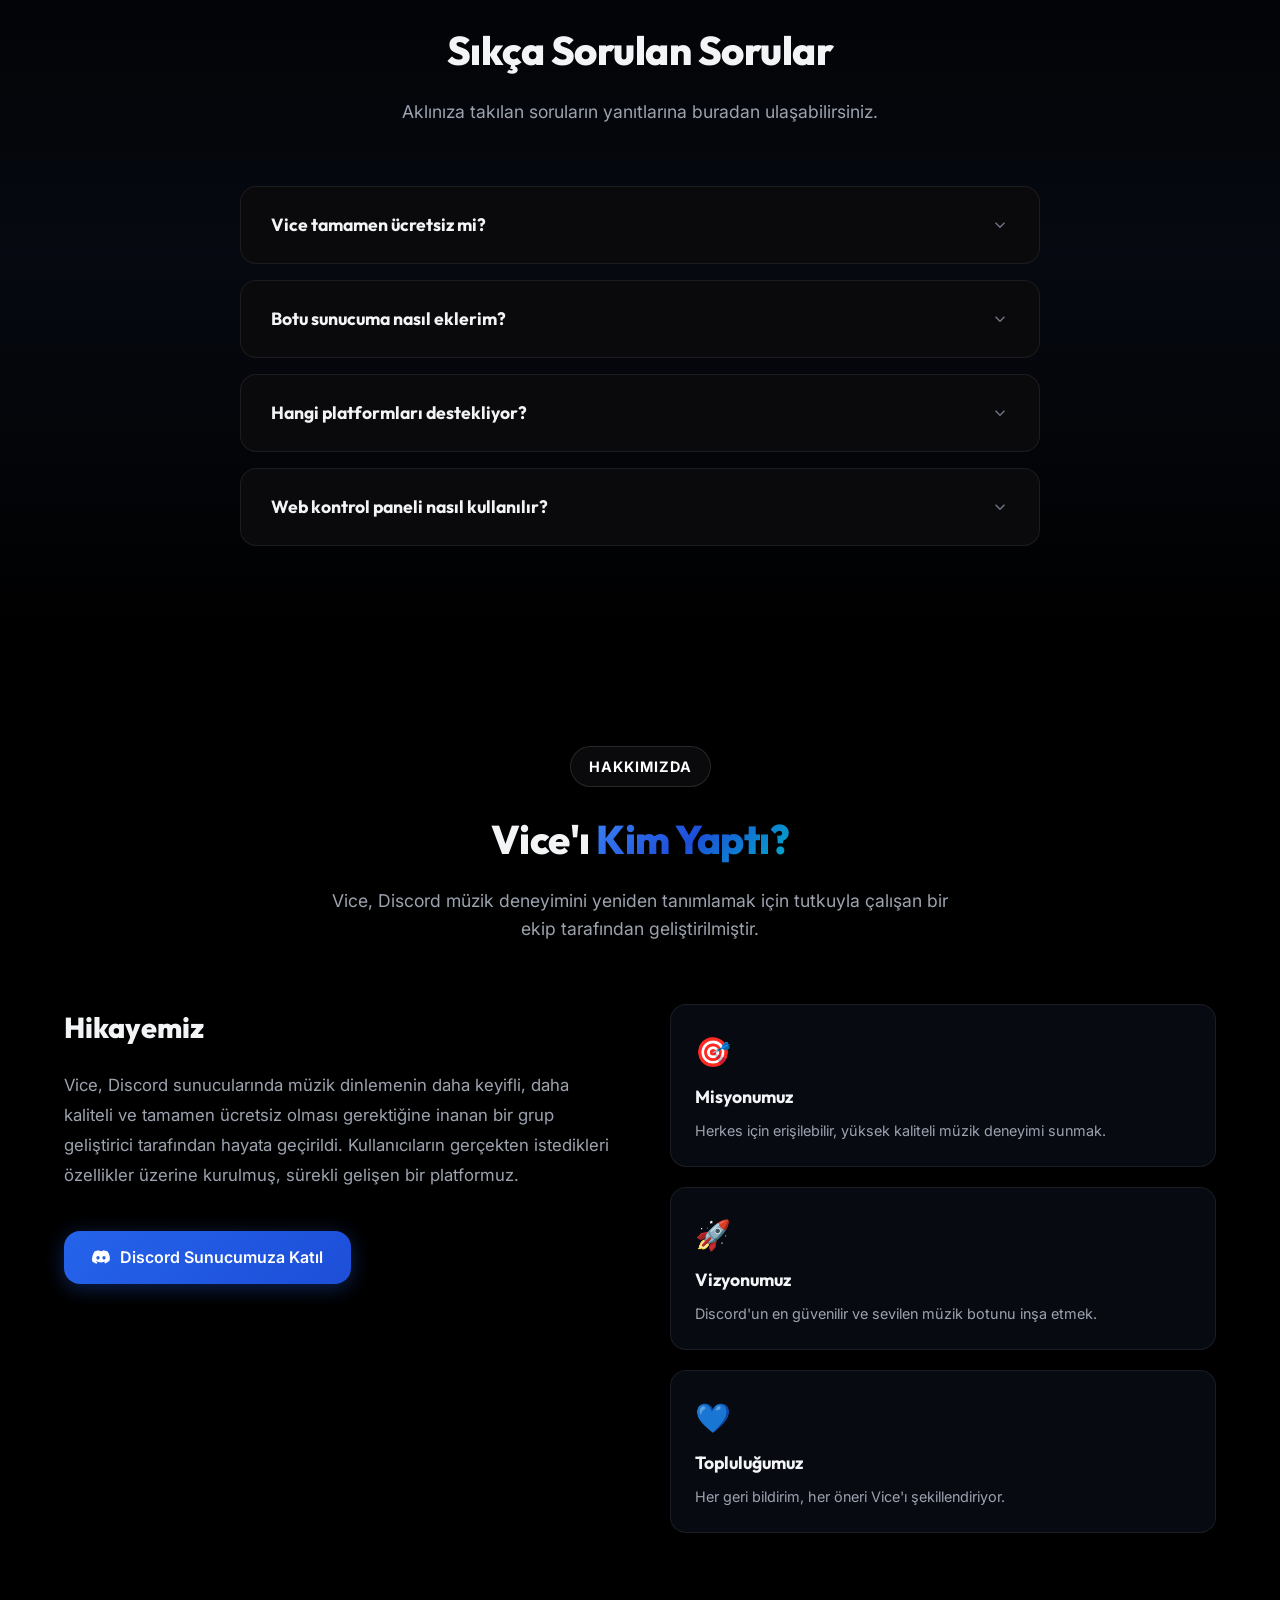
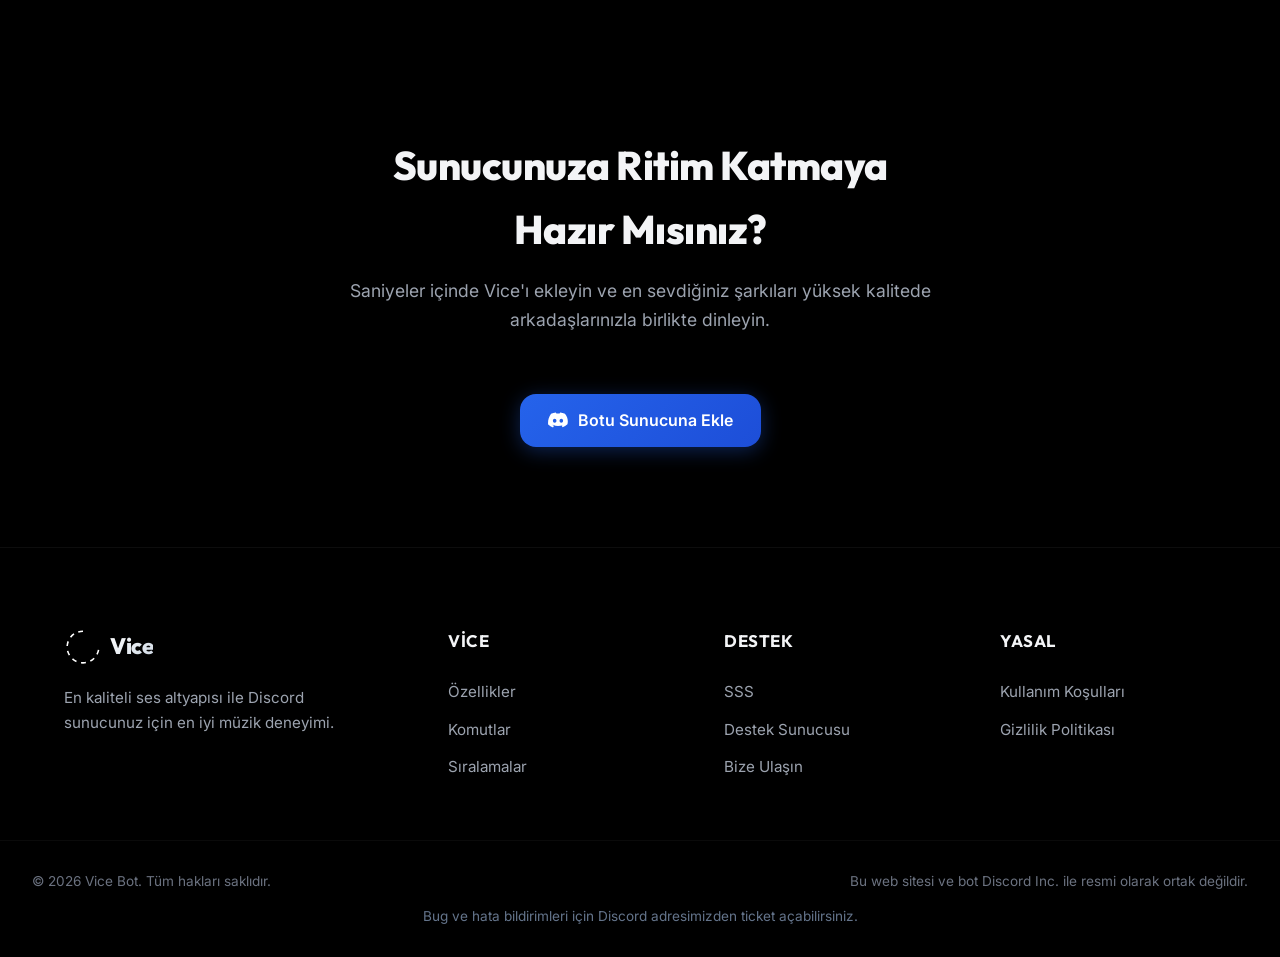
==== commit 9509e568: "Add files via upload" ====
--- a/index.html
+++ b/index.html
@@ -275,7 +275,7 @@
                                             <!-- Türkçe Radyolar (5 adet - Fenomen Icecast HTTPS) -->
                                             <div class="select-group-title">Türkçe Radyolar</div>
                                             <div class="radio-option" data-value="https://trt.radyotvonline.net/trtfm" data-name="TRT FM" data-artist="Türkçe Pop / Hit - TR">TRT FM (Türkçe Pop / Hit)</div>
-                                            <div class="radio-option" data-value="https://stream.netradyom.com/listen/radyobanko/radio.mp3/;stream.mp3" data-name="Radyo Banko" data-artist="Fantezi / Arabesk - TR">Kral FM (Arabesk / Fantezi)</div>
+                                            <div class="radio-option" data-value="https://stream.netradyom.com/listen/radyobanko/radio.mp3;/stream.mp3" data-name="Radyo Banko" data-artist="Fantezi / Arabesk - TR">Radyo Banko (Arabesk / Fantezi)</div>
                                             <div class="radio-option" data-value="https://dyg.radyotvonline.net/kralpop" data-name="Kral Pop" data-artist="Türkçe Pop / Hit - TR">Kral Pop (Türkçe Pop)</div>
                                             <div class="radio-option" data-value="https://livetv.powerapp.com.tr/powerfm/powerfm.smil/playlist.m3u8" data-name="Power FM" data-artist="Yabancı Pop / Hit - TR">Power FM (Yabancı Hit)</div>
                                             <div class="radio-option" data-value="https://livetv.powerapp.com.tr/powerturk/powerturk.smil/playlist.m3u8" data-name="Power Türk" data-artist="Türkçe Pop / Hit - TR">Power Türk (Türkçe Hit)</div>
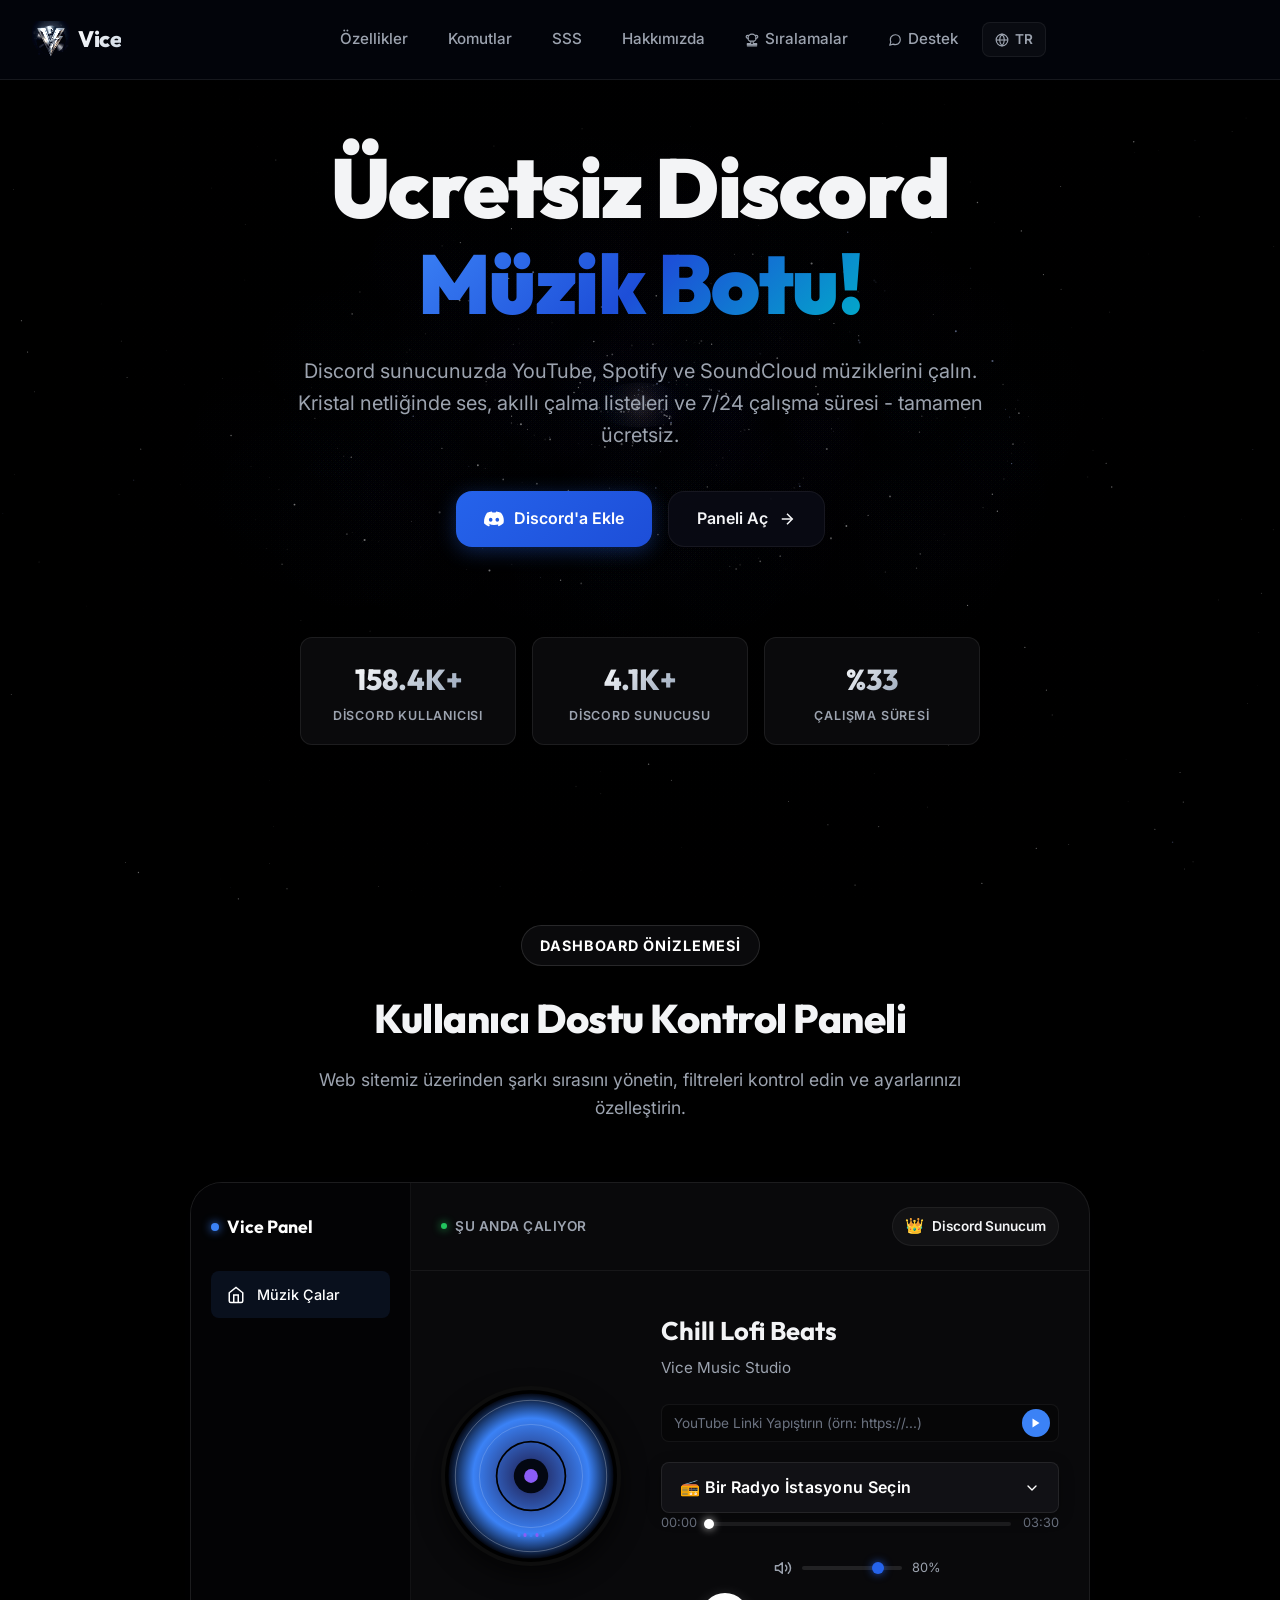
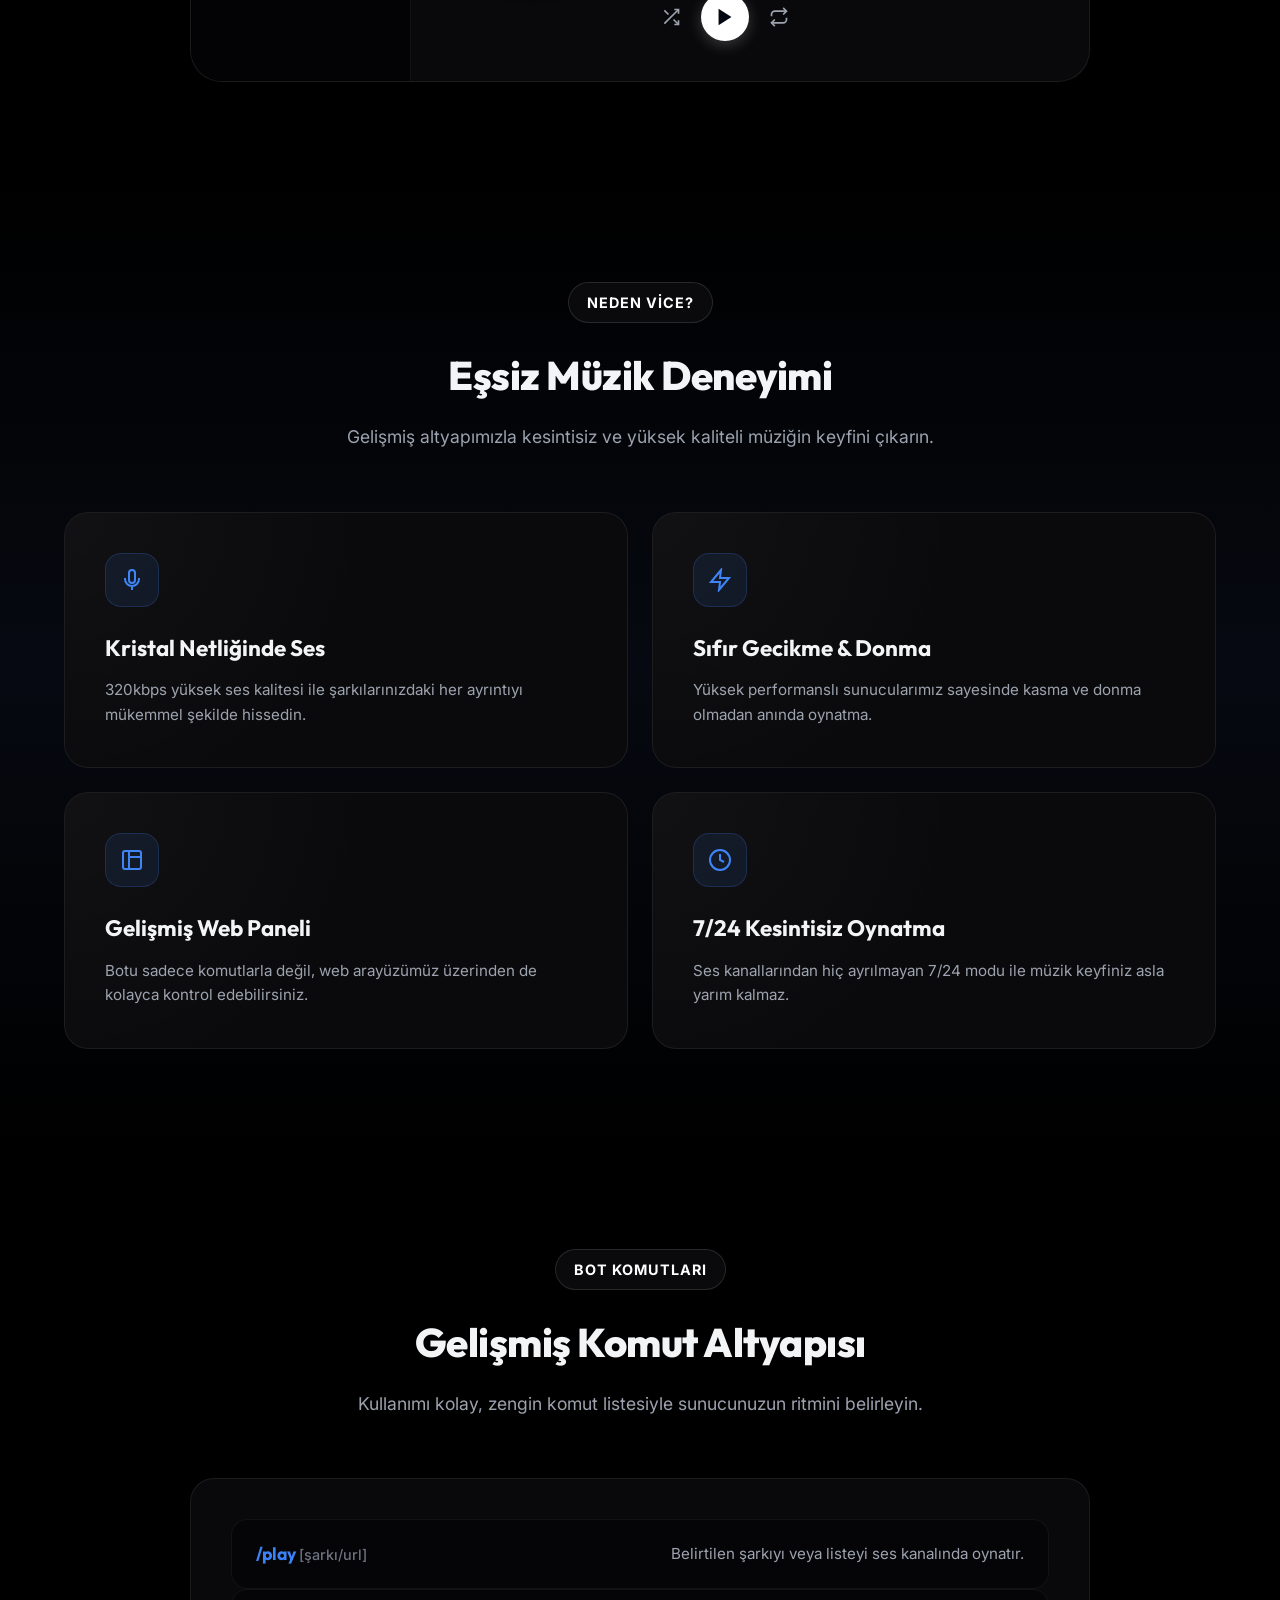
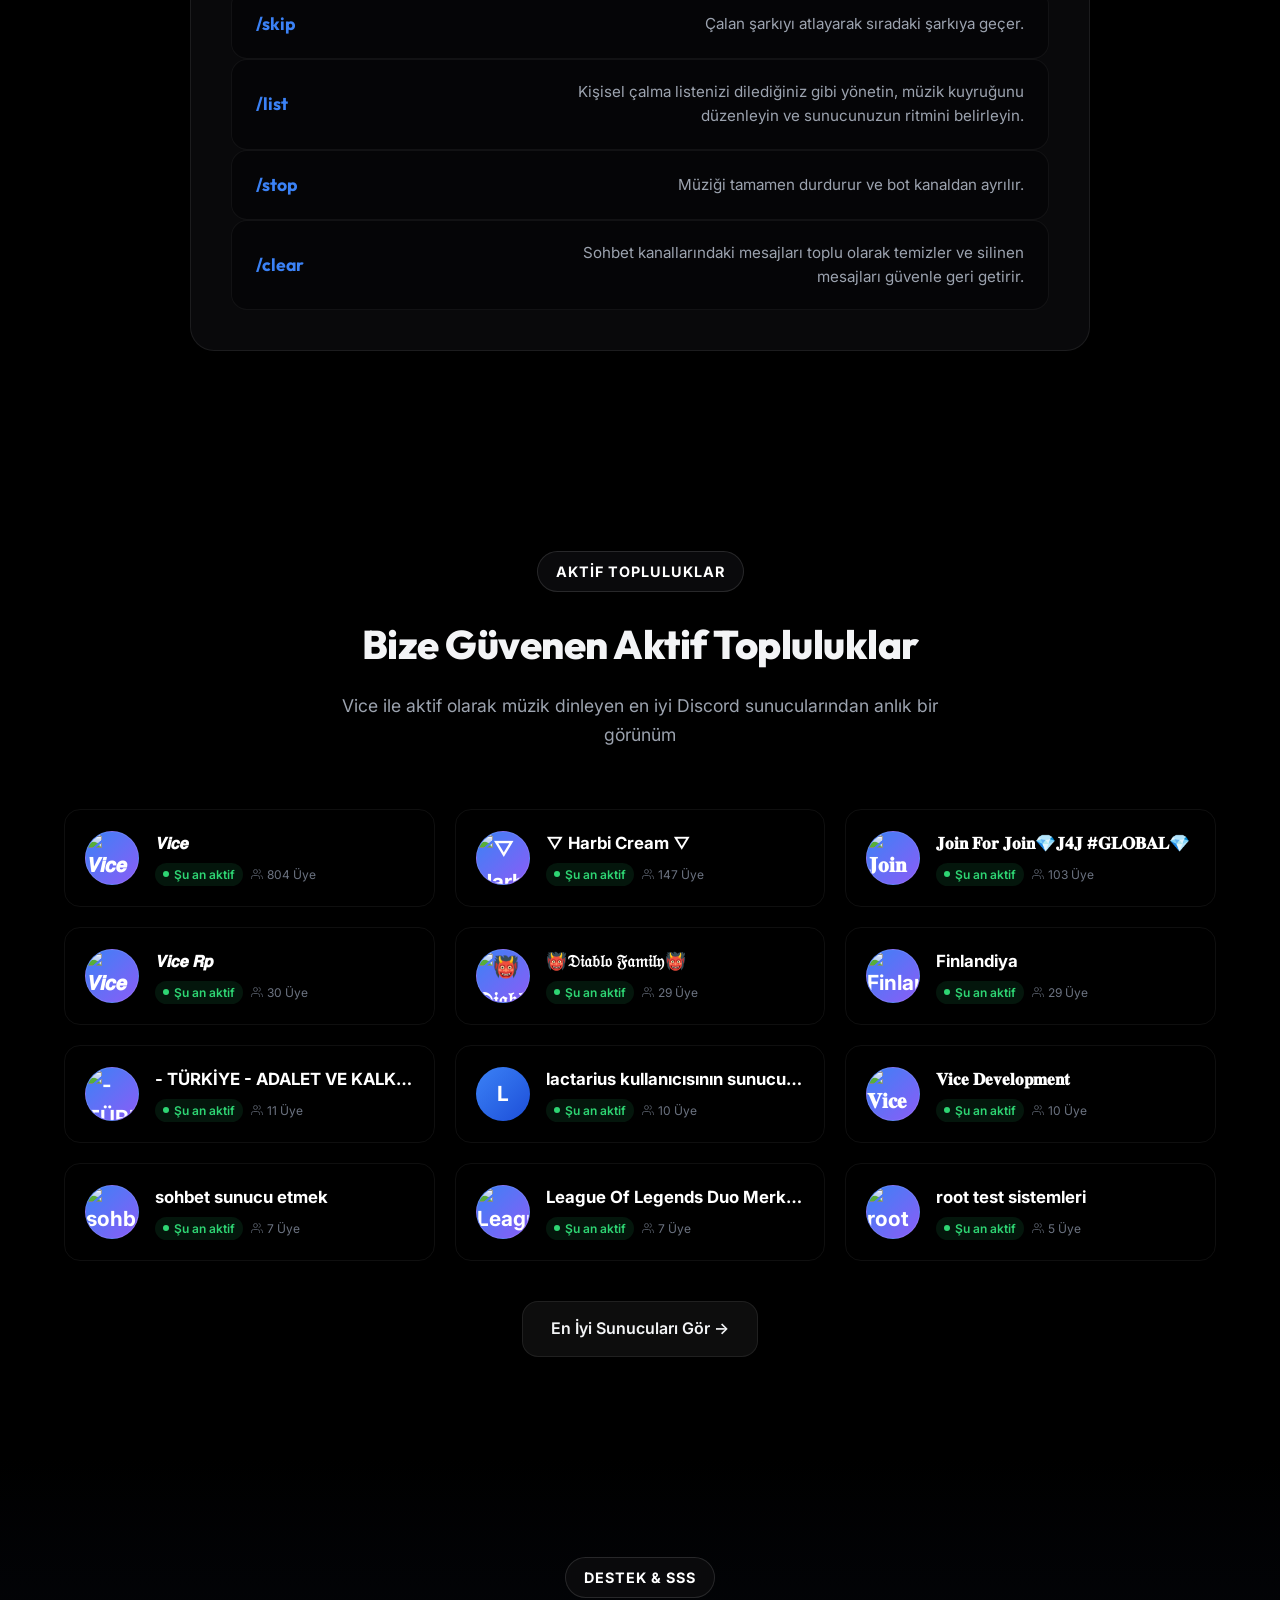
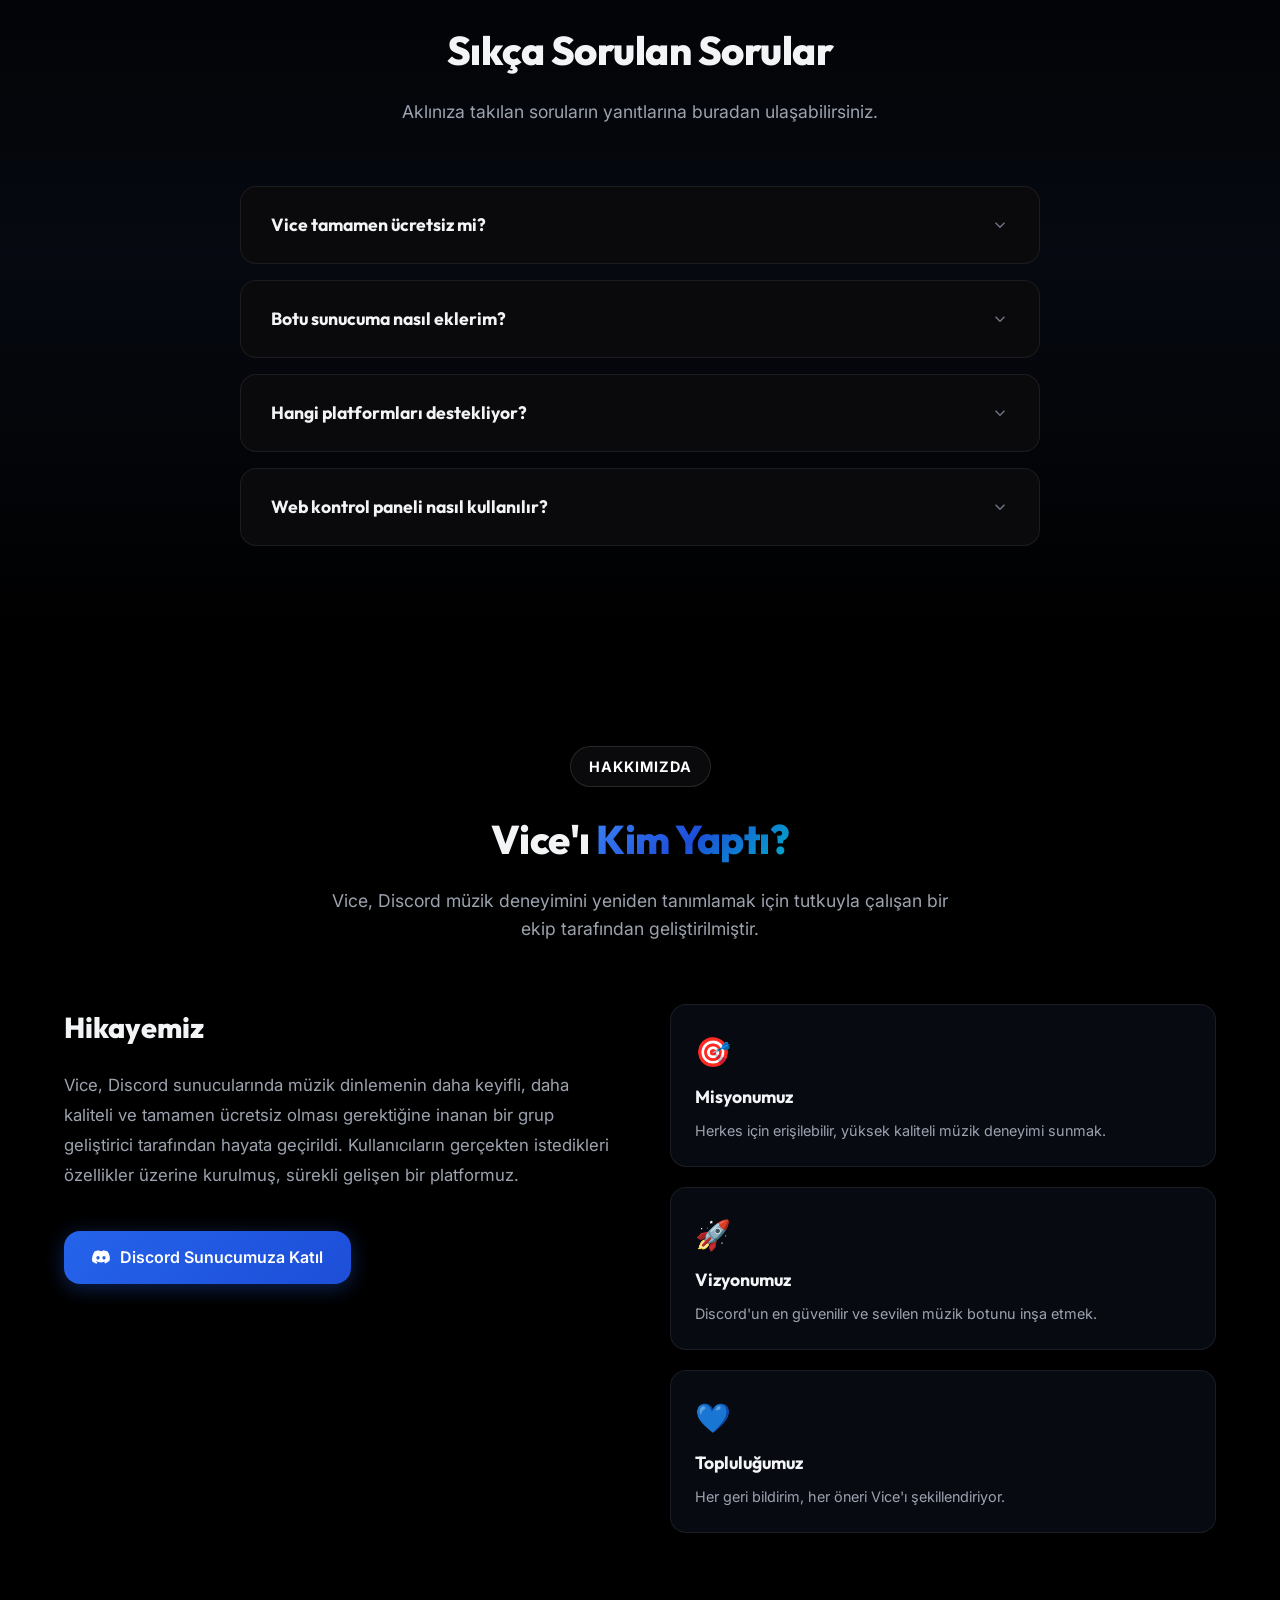
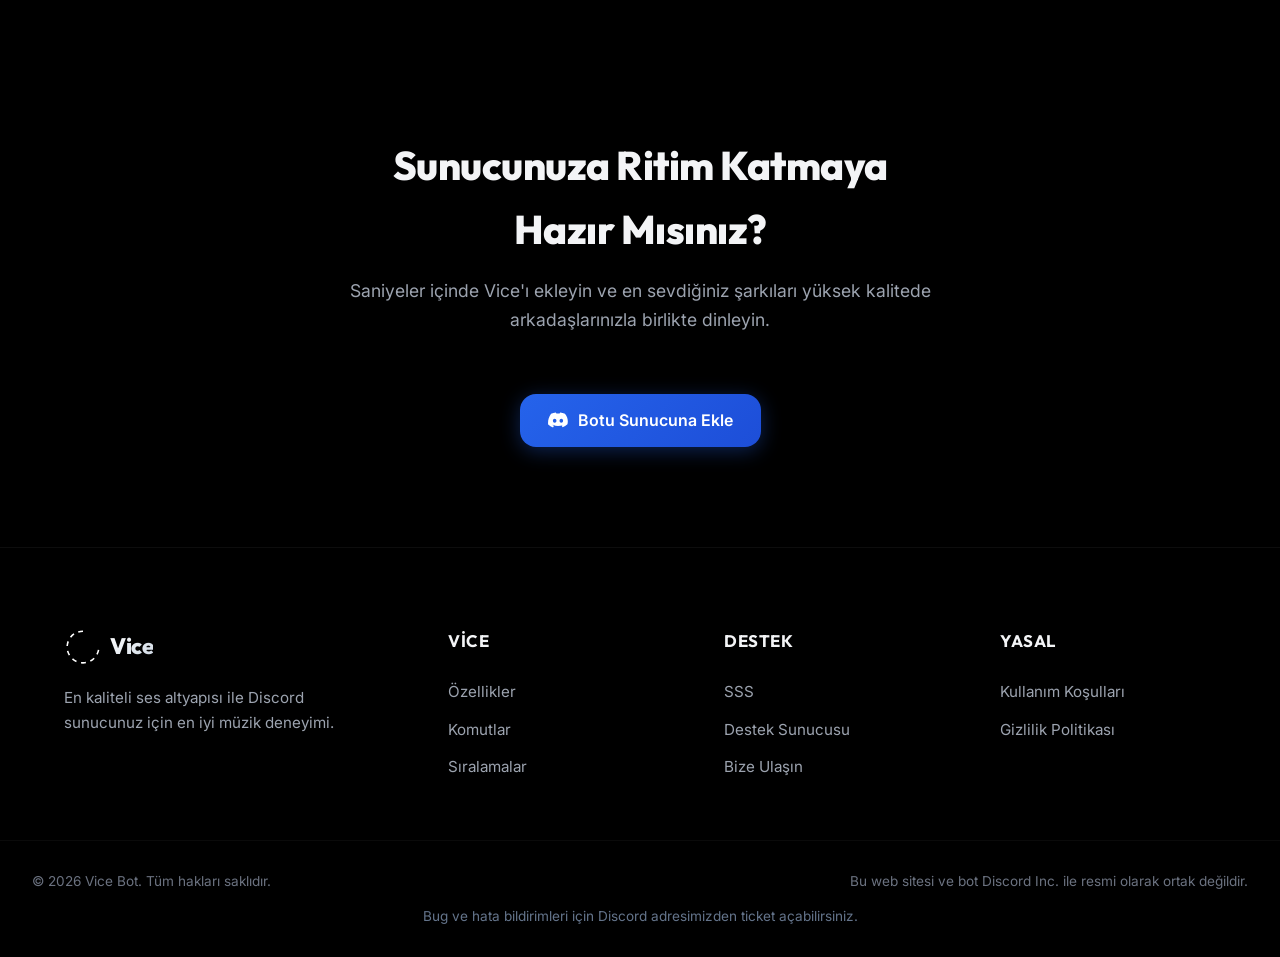
==== commit dd2ef212: "Add files via upload" ====
--- a/index.html
+++ b/index.html
@@ -276,7 +276,7 @@
                                             <div class="select-group-title">Türkçe Radyolar</div>
                                             <div class="radio-option" data-value="https://trt.radyotvonline.net/trtfm" data-name="TRT FM" data-artist="Türkçe Pop / Hit - TR">TRT FM (Türkçe Pop / Hit)</div>
                                             <div class="radio-option" data-value="https://stream.netradyom.com/listen/radyobanko/radio.mp3;/stream.mp3" data-name="Radyo Banko" data-artist="Fantezi / Arabesk - TR">Radyo Banko (Arabesk / Fantezi)</div>
-                                            <div class="radio-option" data-value="https://dyg.radyotvonline.net/kralpop" data-name="Kral Pop" data-artist="Türkçe Pop / Hit - TR">Kral Pop (Türkçe Pop)</div>
+                                       <div class="radio-option" data-value="https://m.egm.gov.tr:8095/stream?/;.stream.mp3" data-name="Polis Radyosu TSM" data-artist="Türk Sanat Müziği - TR">Polis Radyosu TSM (Türk Sanat Müziği)</div>
                                             <div class="radio-option" data-value="https://livetv.powerapp.com.tr/powerfm/powerfm.smil/playlist.m3u8" data-name="Power FM" data-artist="Yabancı Pop / Hit - TR">Power FM (Yabancı Hit)</div>
                                             <div class="radio-option" data-value="https://livetv.powerapp.com.tr/powerturk/powerturk.smil/playlist.m3u8" data-name="Power Türk" data-artist="Türkçe Pop / Hit - TR">Power Türk (Türkçe Hit)</div>
 
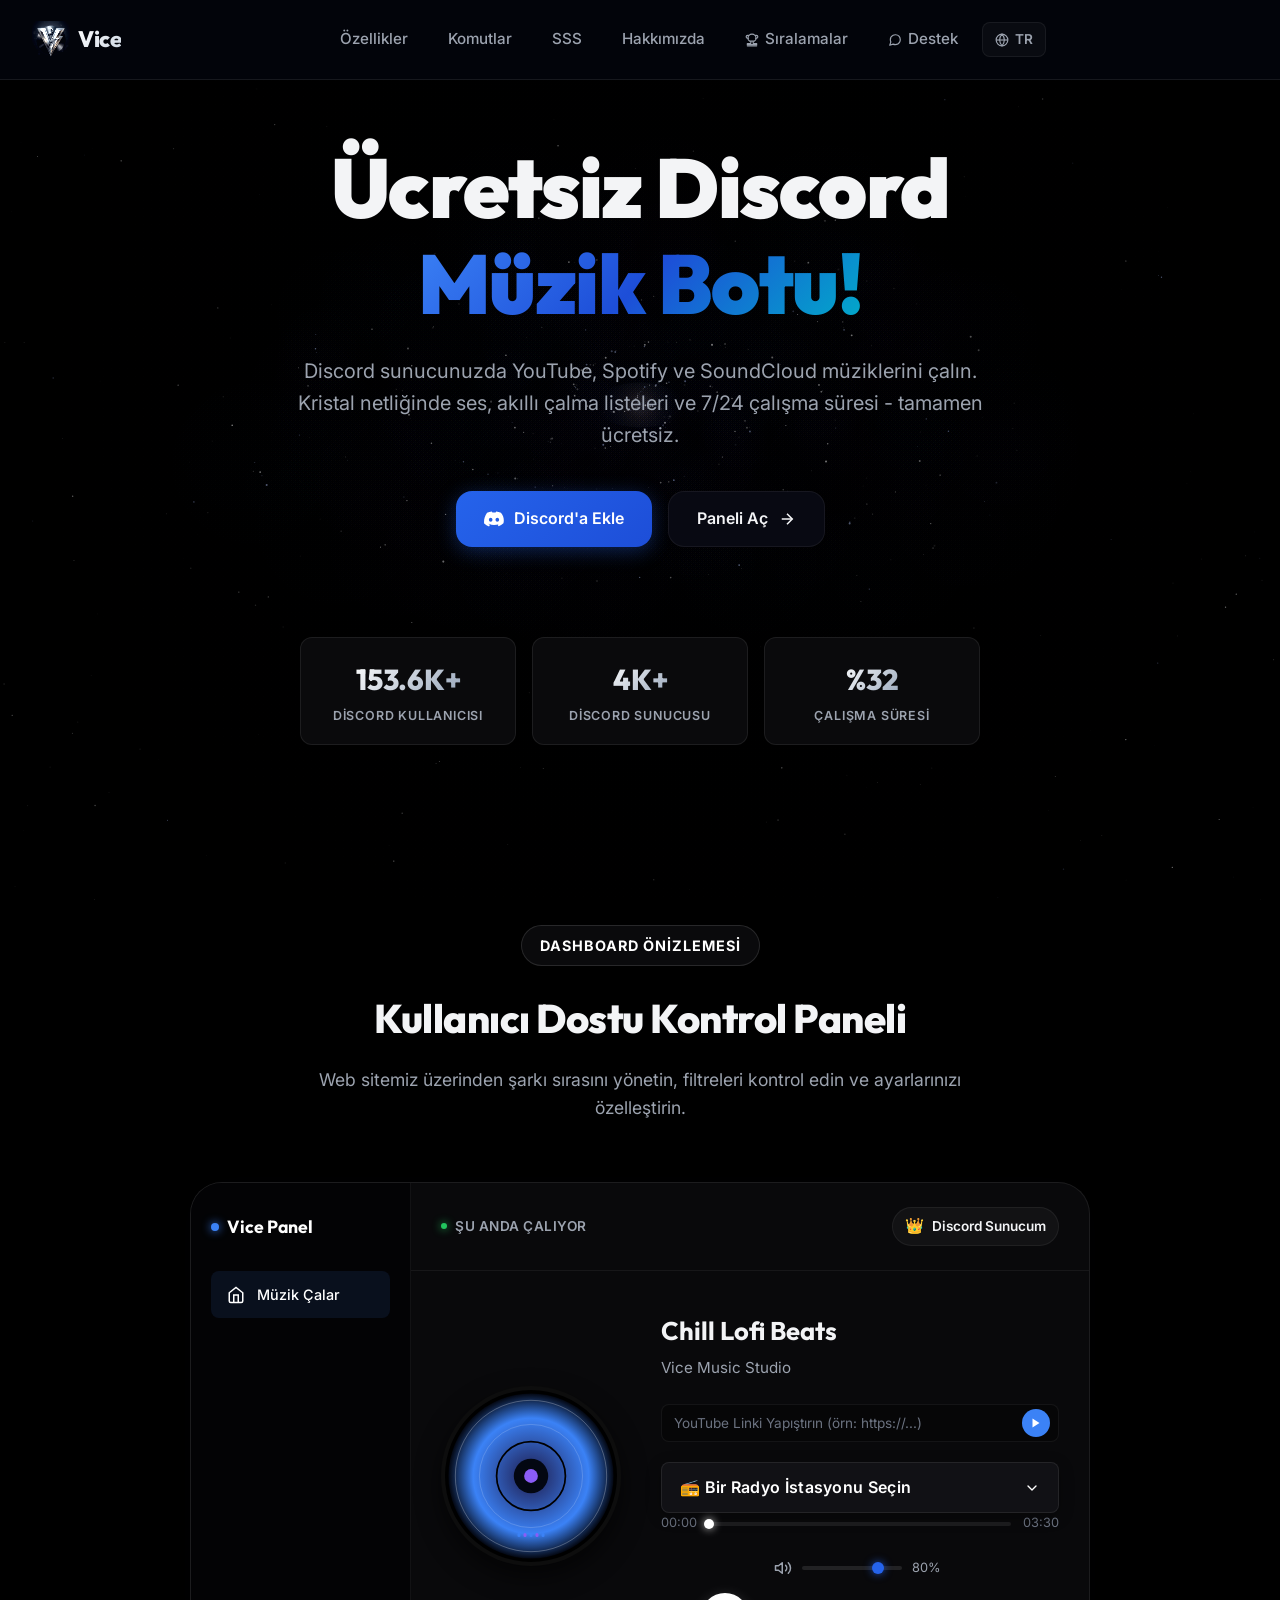
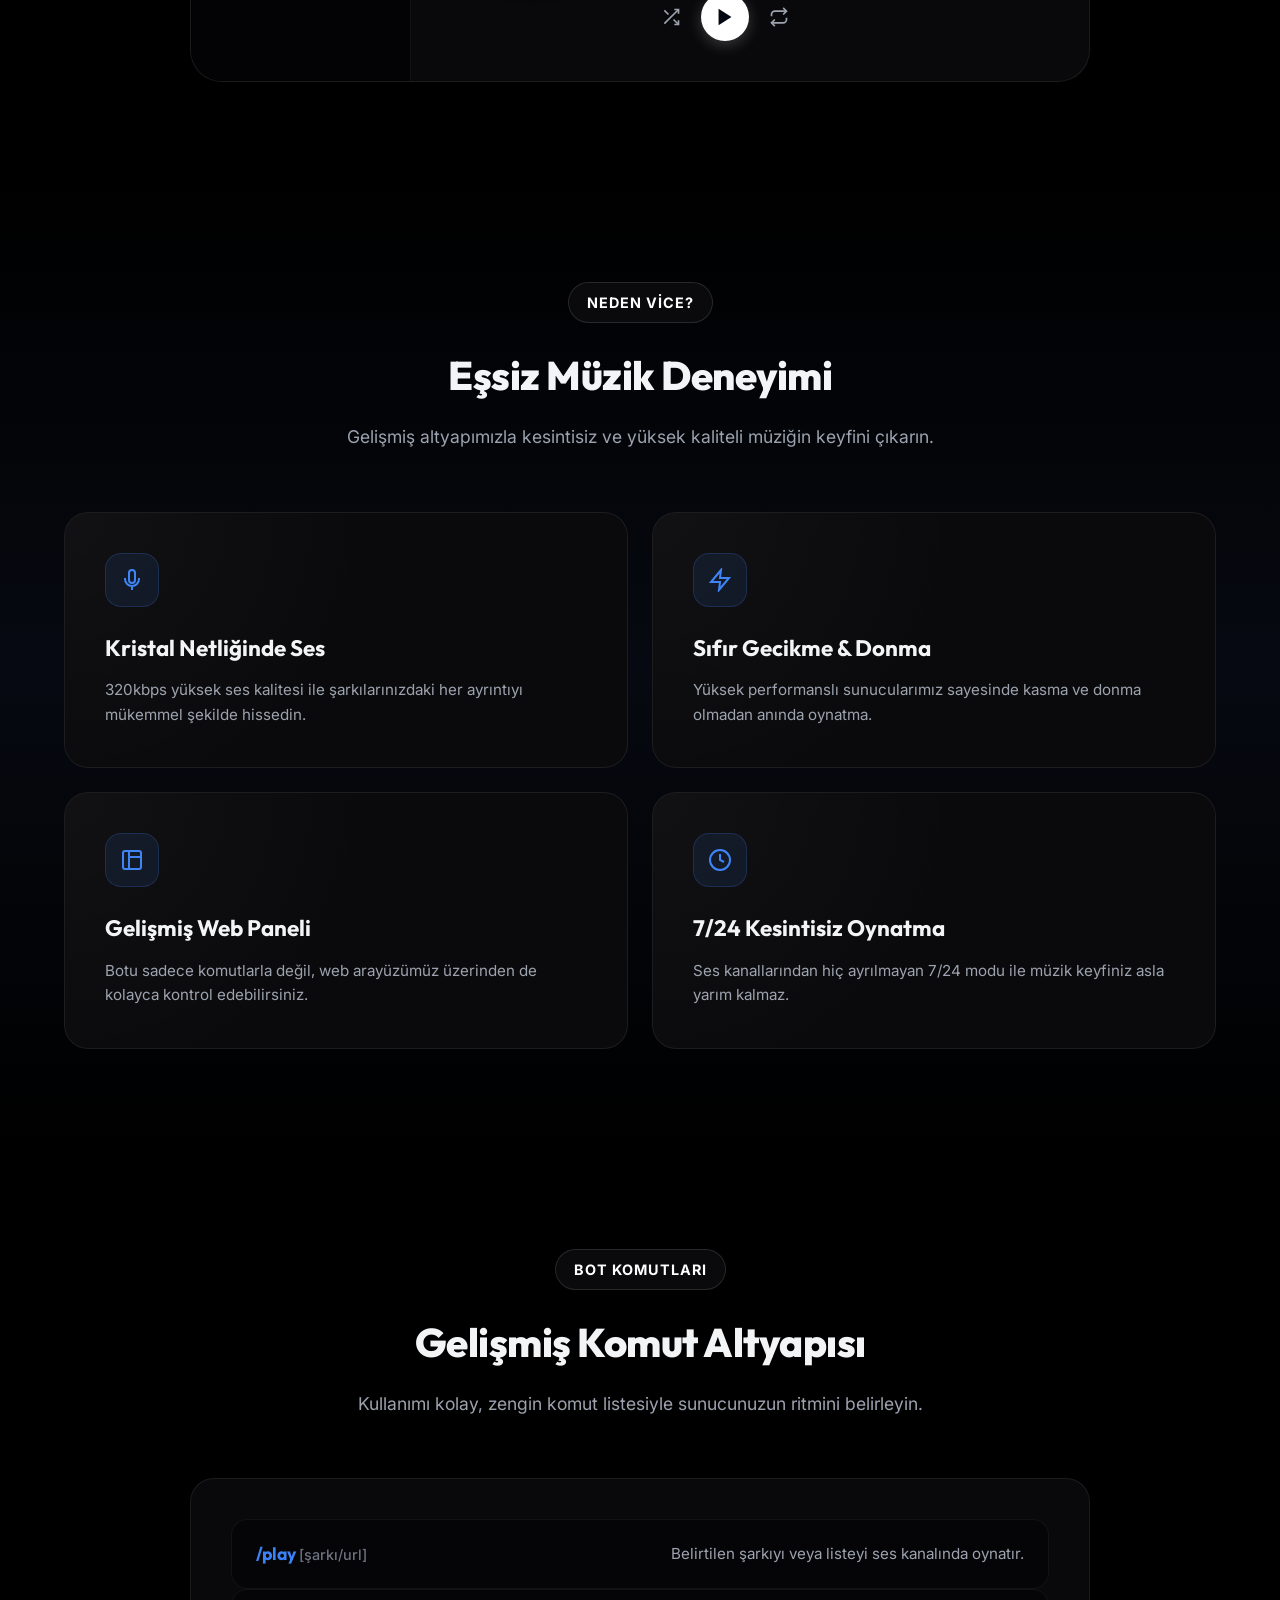
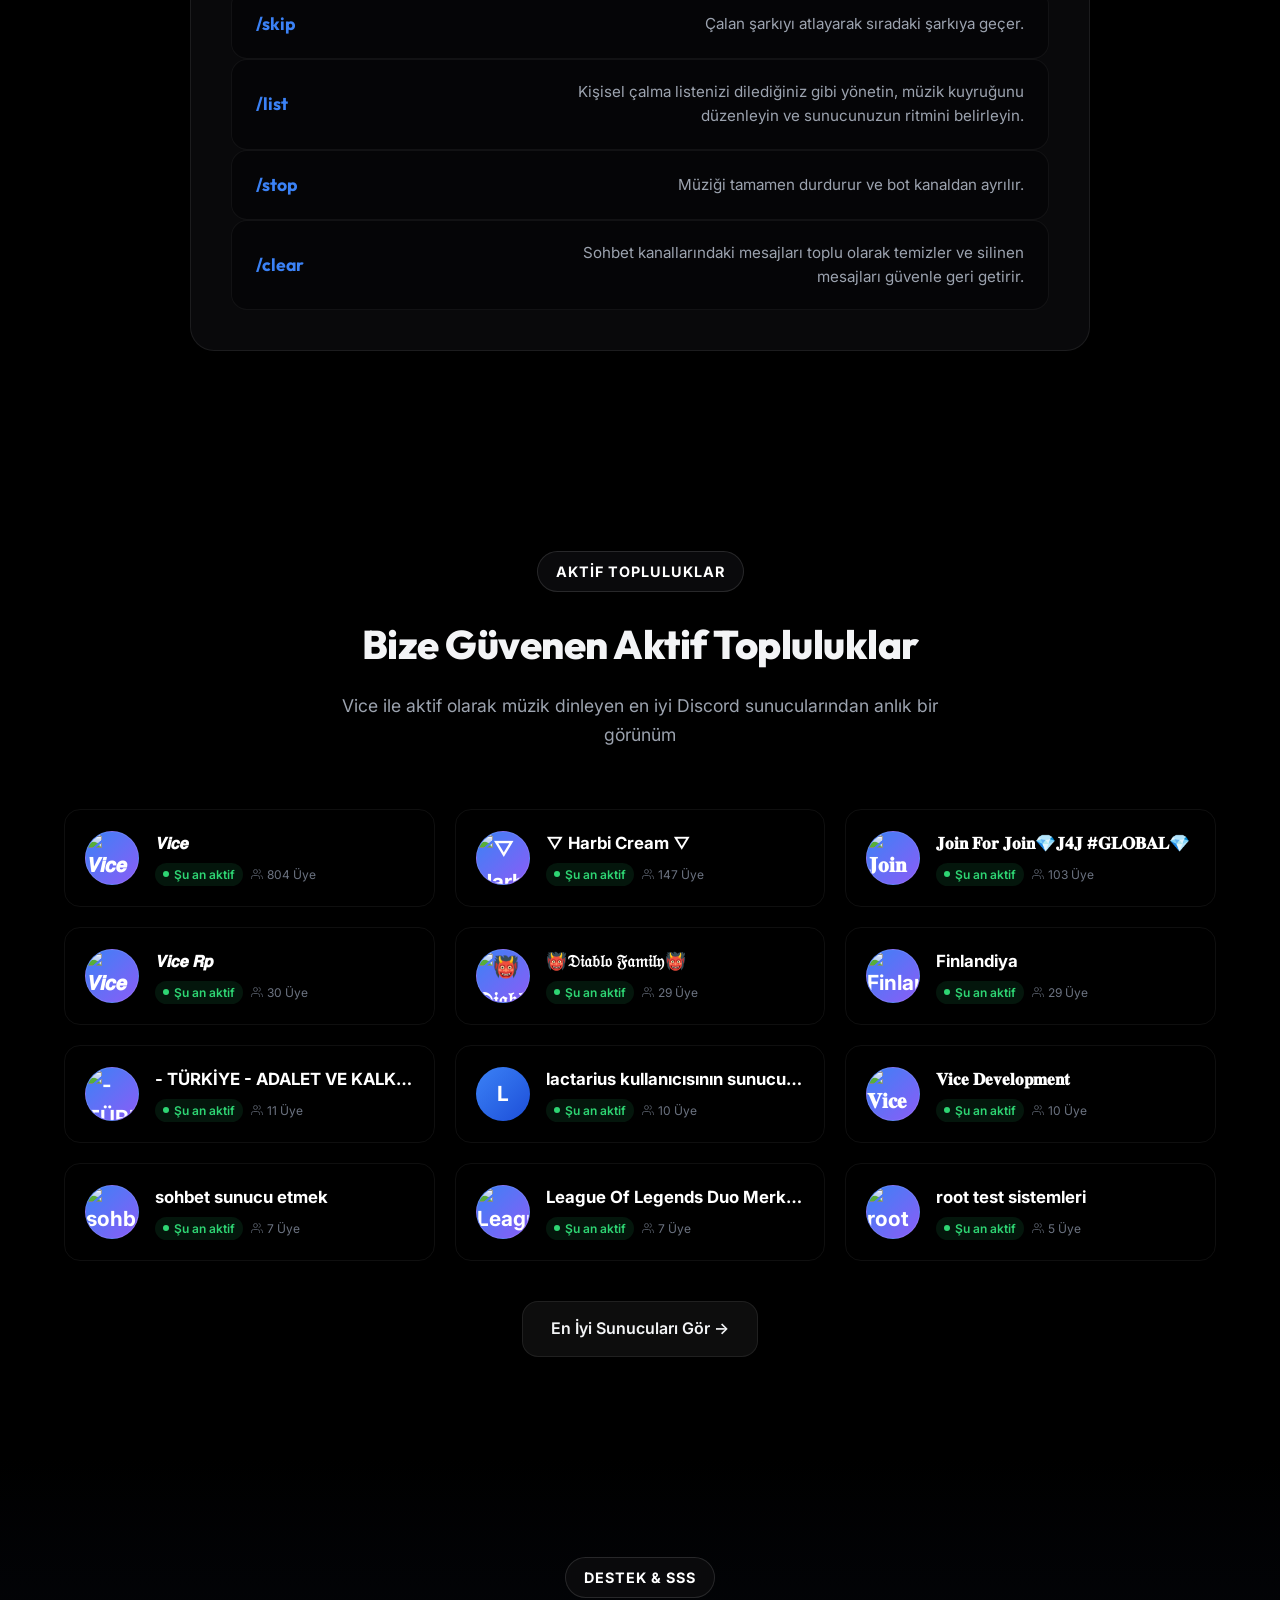
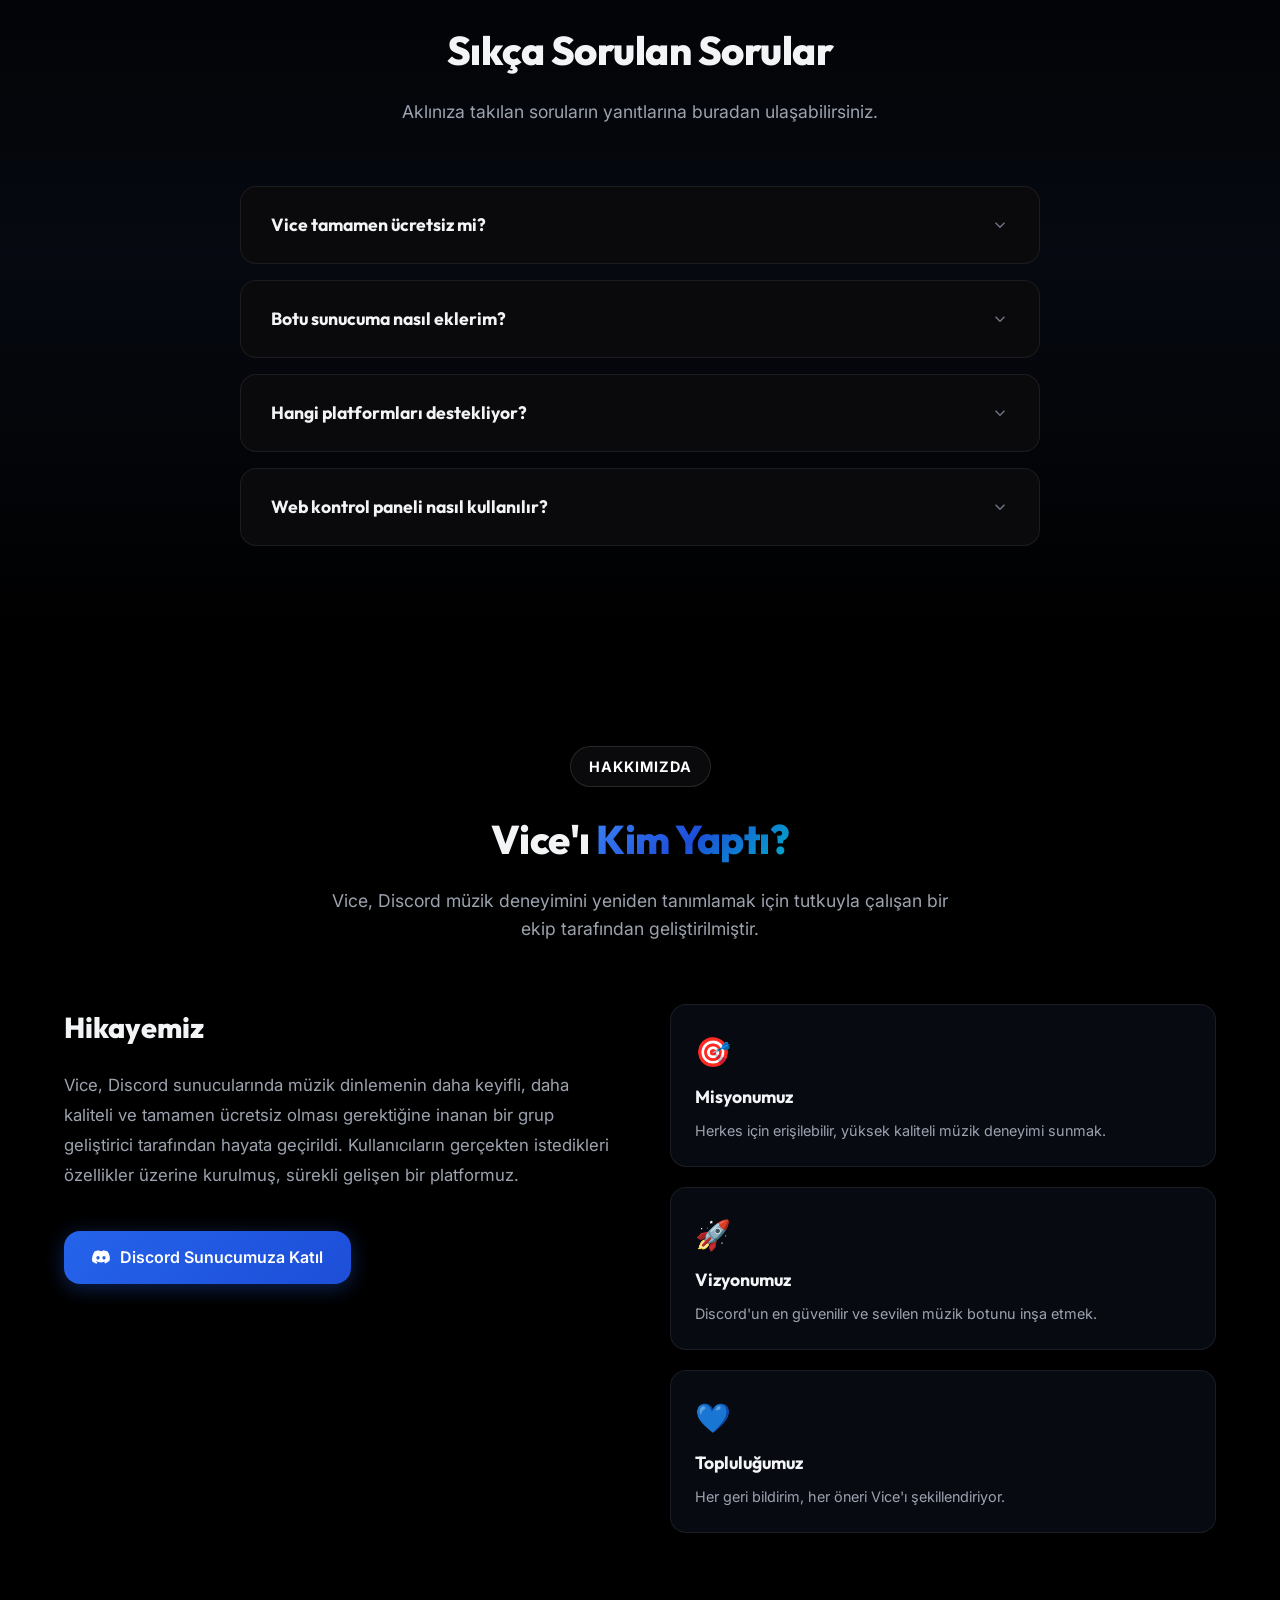
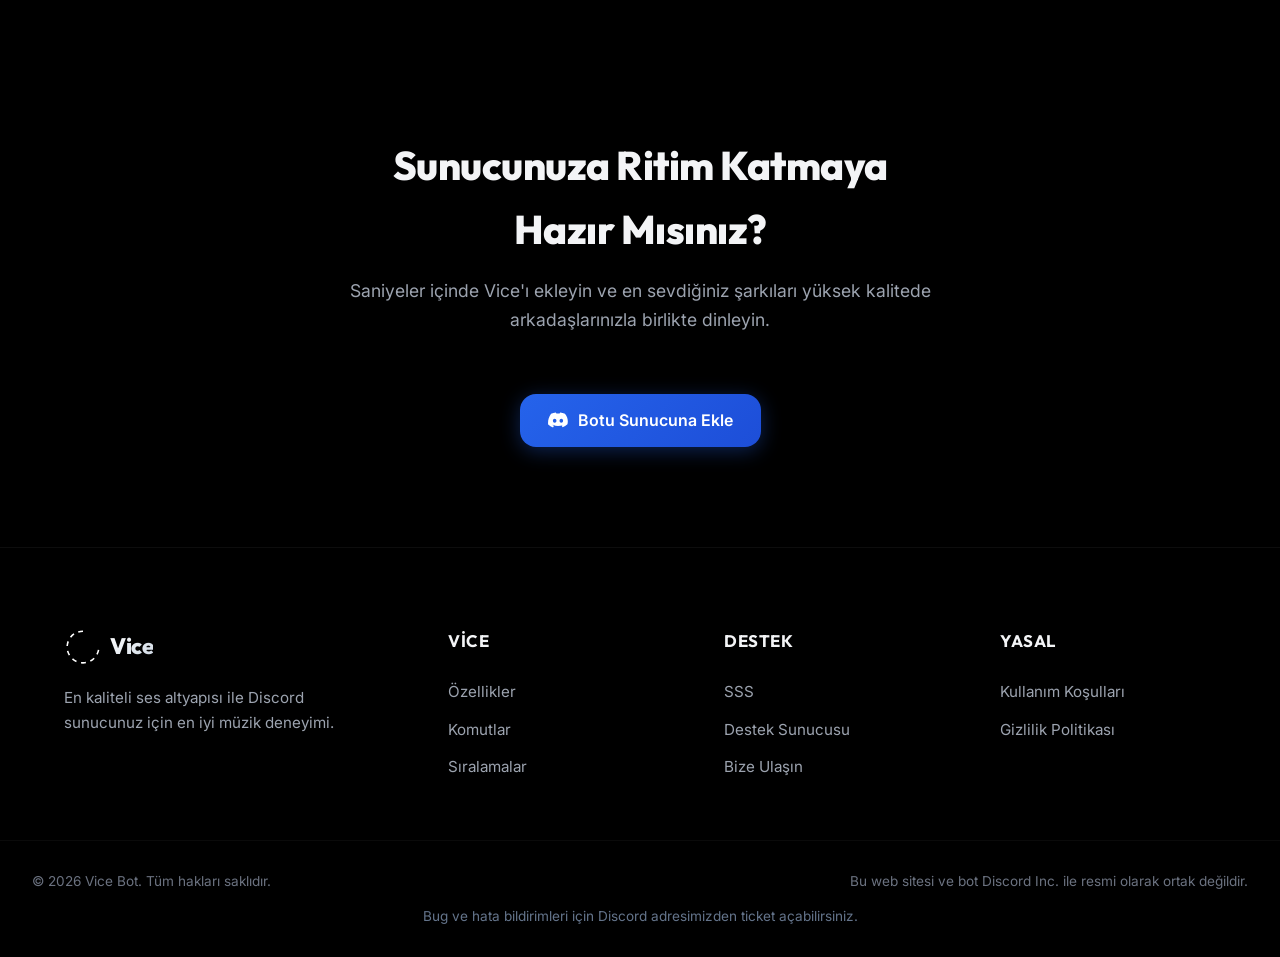
==== commit aa5fc674: "Add files via upload" ====
--- a/index.html
+++ b/index.html
@@ -277,8 +277,8 @@
                                             <div class="radio-option" data-value="https://trt.radyotvonline.net/trtfm" data-name="TRT FM" data-artist="Türkçe Pop / Hit - TR">TRT FM (Türkçe Pop / Hit)</div>
                                             <div class="radio-option" data-value="https://stream.netradyom.com/listen/radyobanko/radio.mp3;/stream.mp3" data-name="Radyo Banko" data-artist="Fantezi / Arabesk - TR">Radyo Banko (Arabesk / Fantezi)</div>
                                        <div class="radio-option" data-value="https://m.egm.gov.tr:8095/stream?/;.stream.mp3" data-name="Polis Radyosu TSM" data-artist="Türk Sanat Müziği - TR">Polis Radyosu TSM (Türk Sanat Müziği)</div>
-                                            <div class="radio-option" data-value="https://livetv.powerapp.com.tr/powerfm/powerfm.smil/playlist.m3u8" data-name="Power FM" data-artist="Yabancı Pop / Hit - TR">Power FM (Yabancı Hit)</div>
-                                            <div class="radio-option" data-value="https://livetv.powerapp.com.tr/powerturk/powerturk.smil/playlist.m3u8" data-name="Power Türk" data-artist="Türkçe Pop / Hit - TR">Power Türk (Türkçe Hit)</div>
+                                            <div class="radio-option" data-value="https://yayin.radyomadyo.com:9400/stream?;/stream.mp3" data-name="Radyo Mars" data-artist="Türkçe Pop - TR">Radyo Mars (Türkçe Pop)</div>
+                                            <div class="radio-option" data-value="https://radyo1.radyo-dinle.tc/8056/;" data-name="Radyo Sahil" data-artist="Karadeniz / Halk Müziği - TR">Radyo Sahil (Karadeniz / Halk Müziği)</div>
 
                                             <!-- Global Radyolar (5 adet - SomaFM & Radio Paradise MP3) -->
                                             <div class="select-group-title">Global Radios</div>
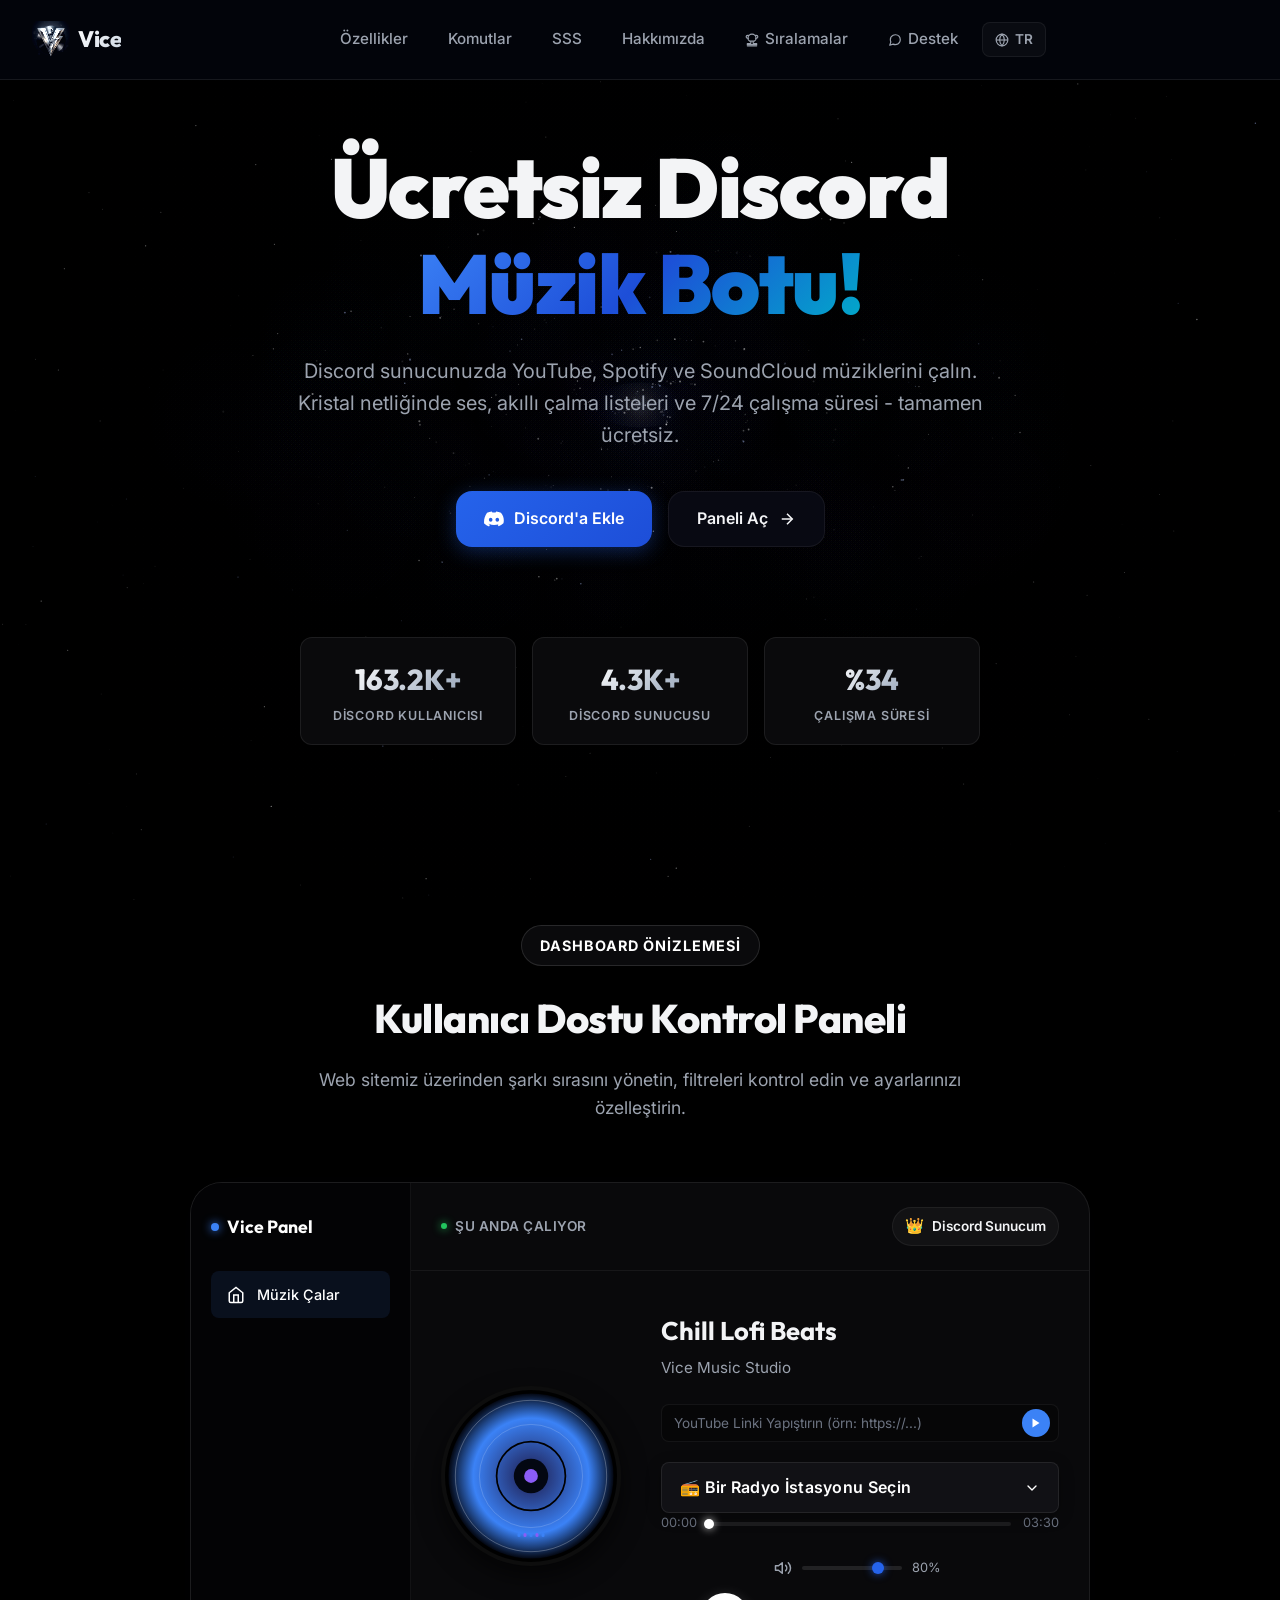
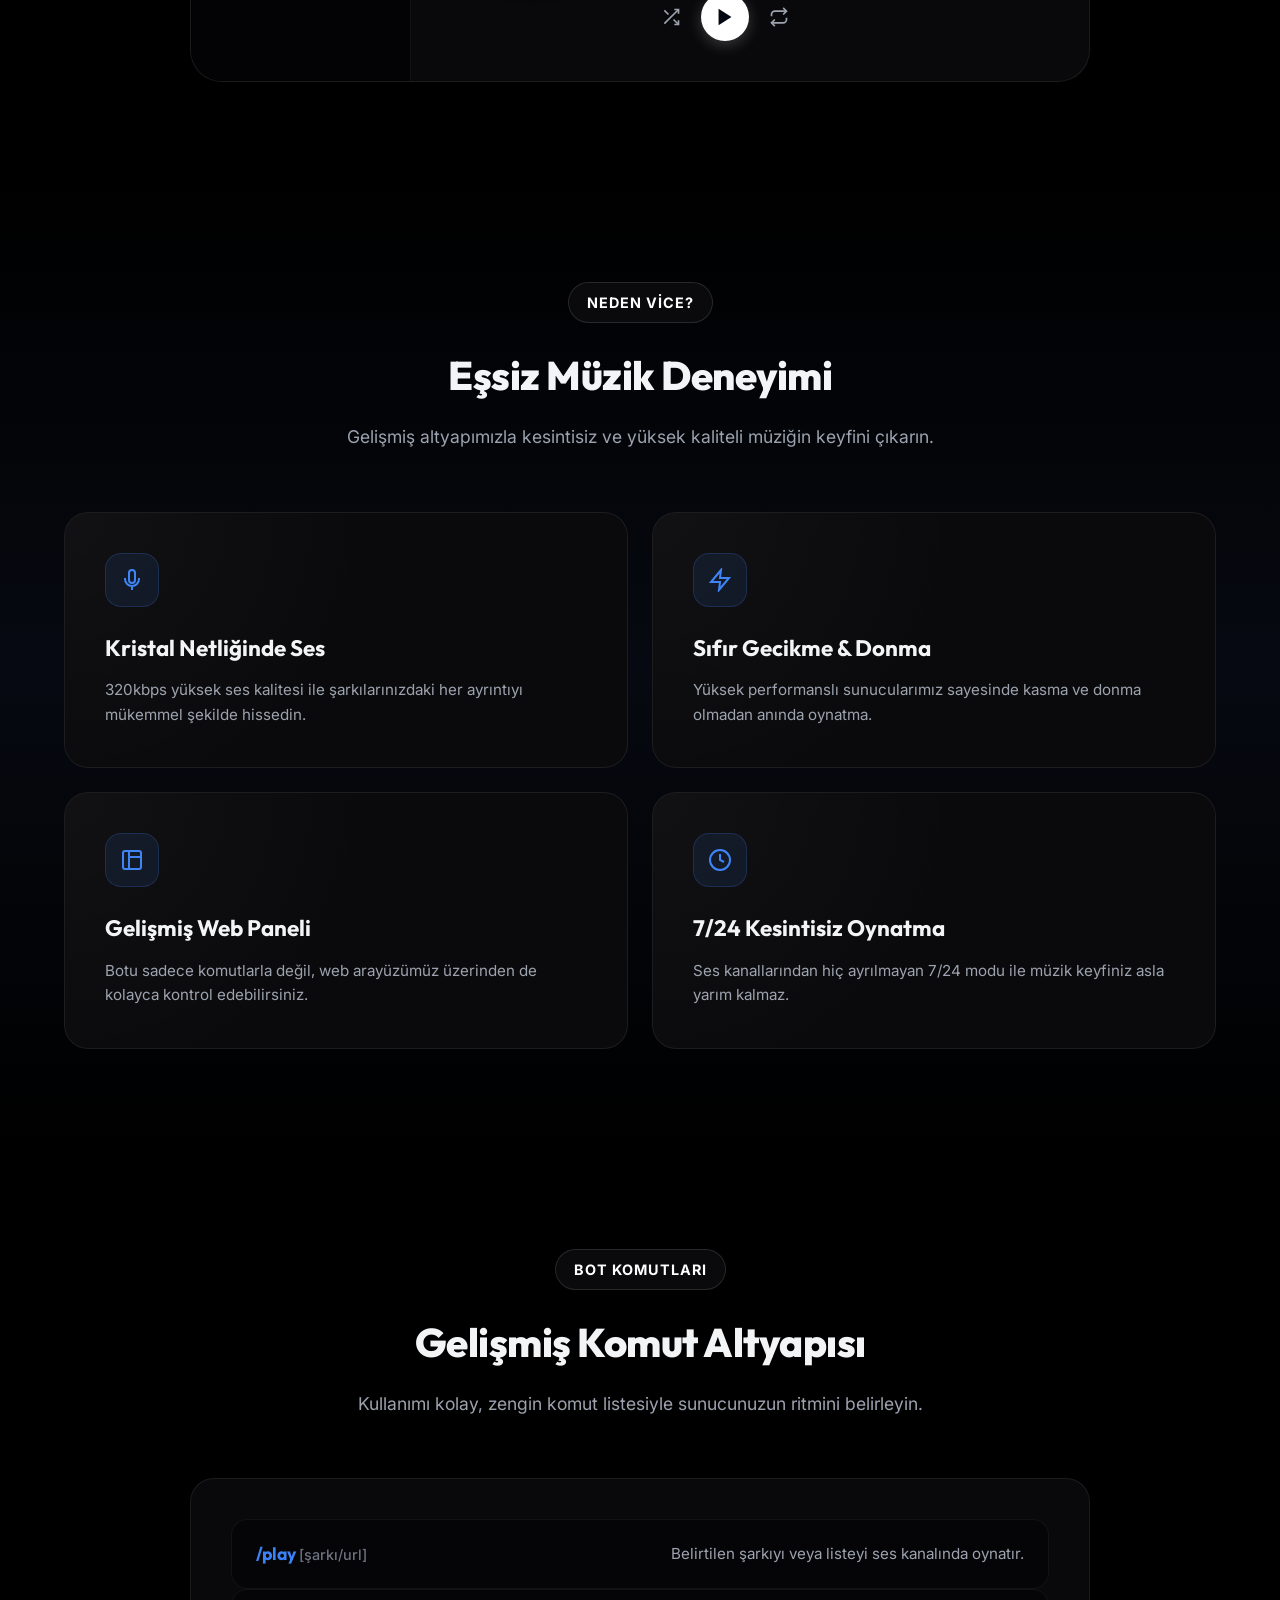
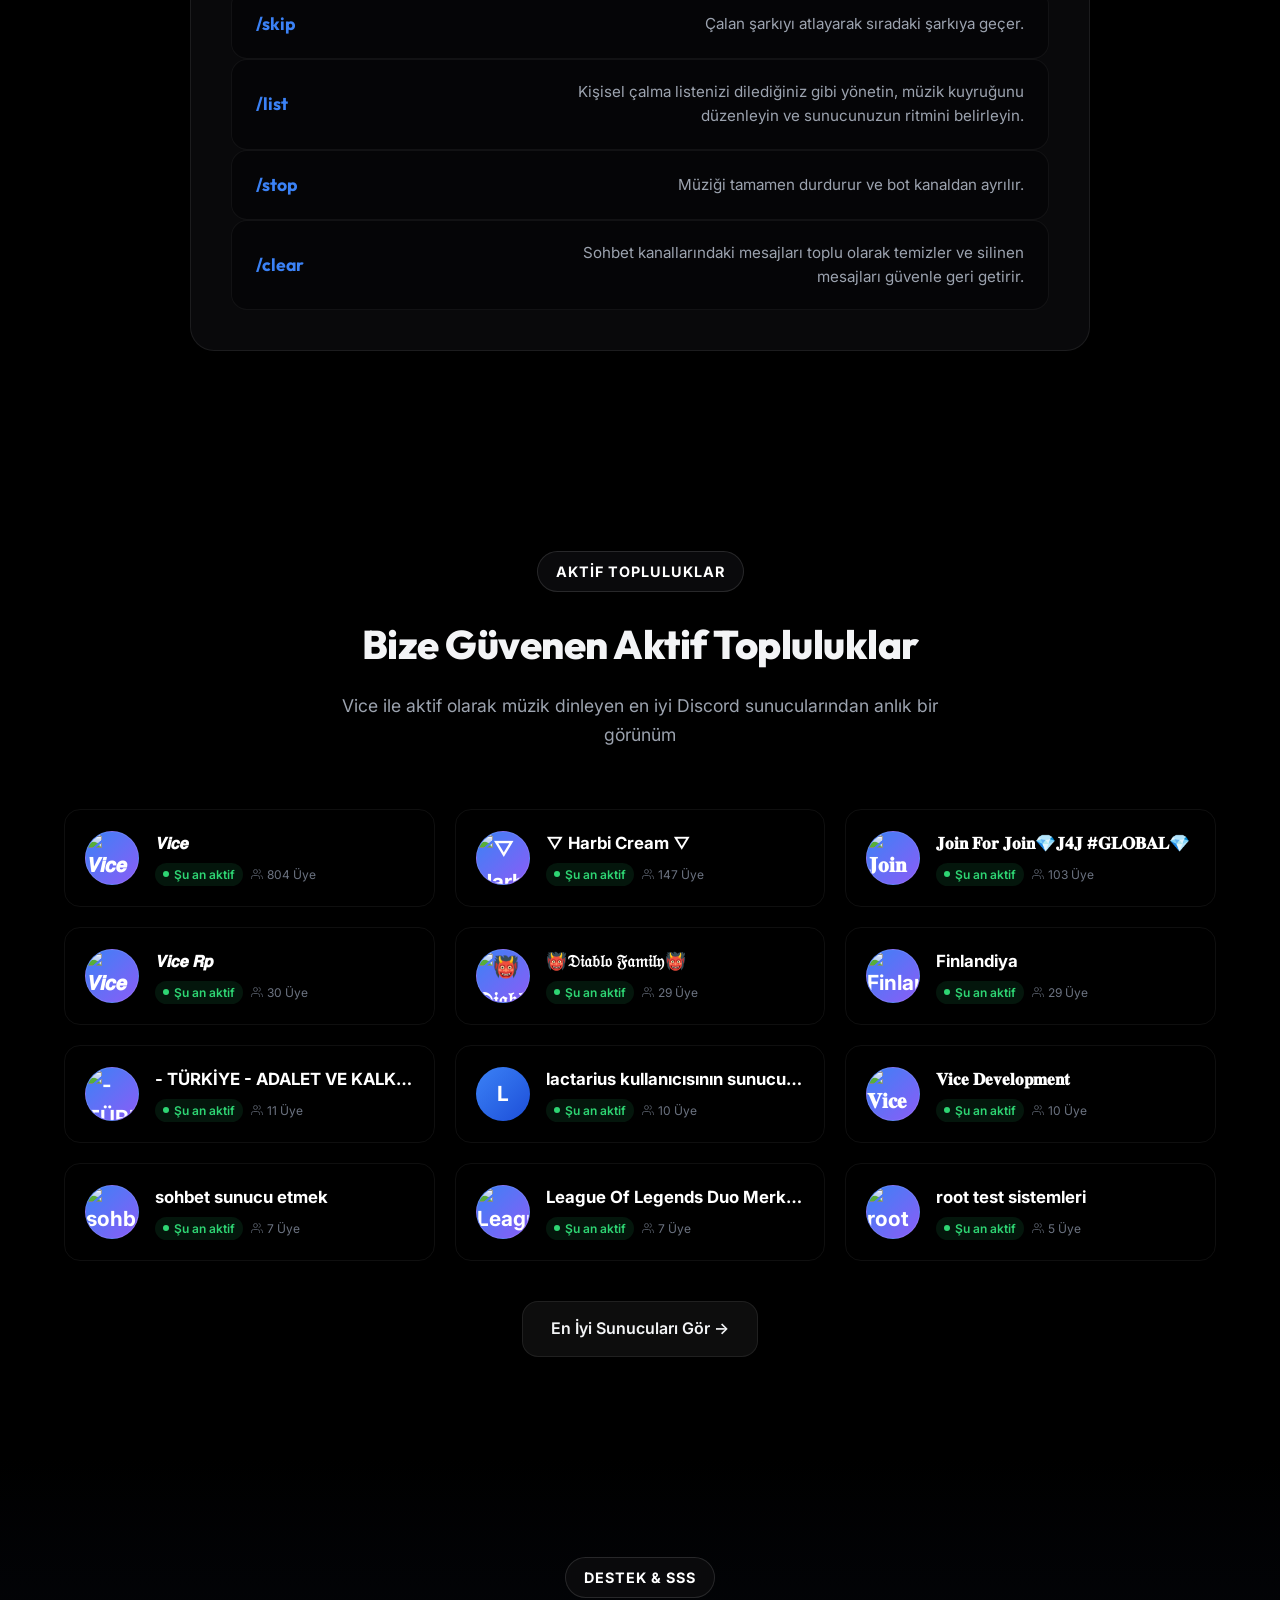
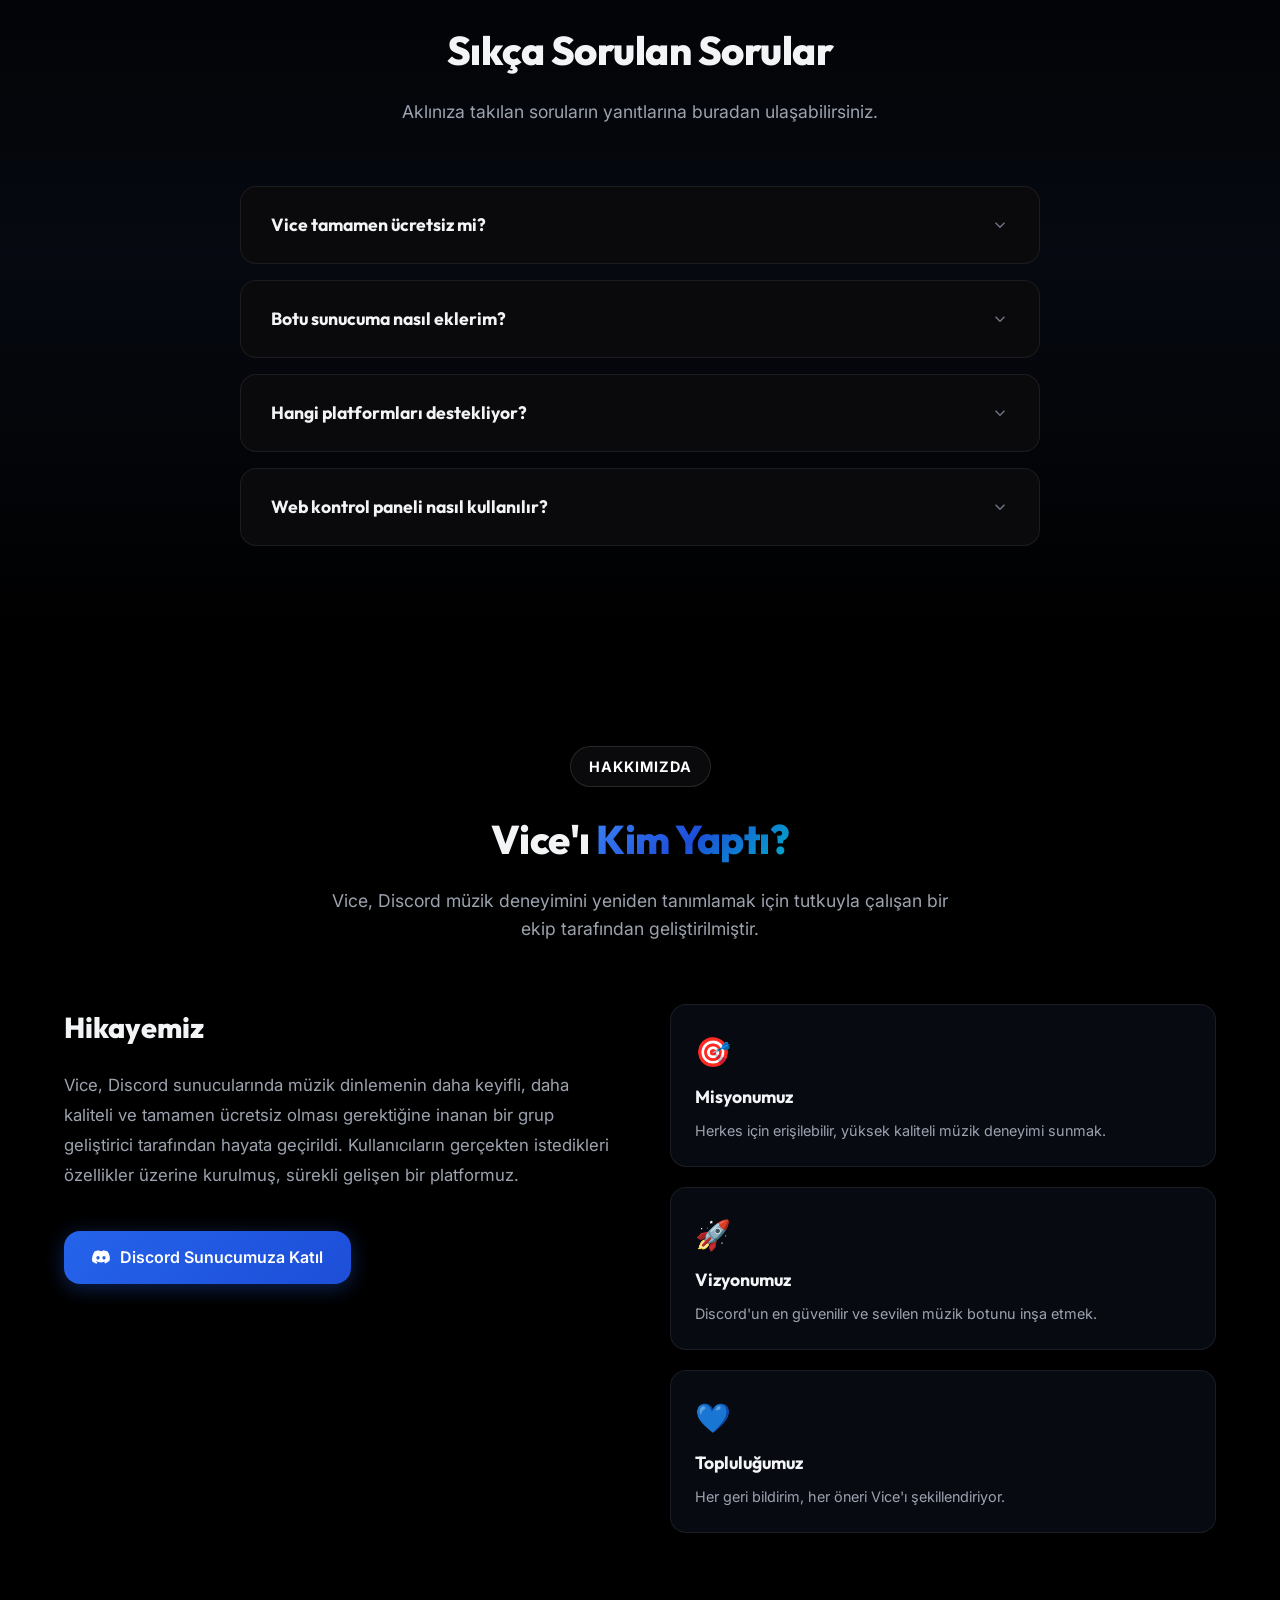
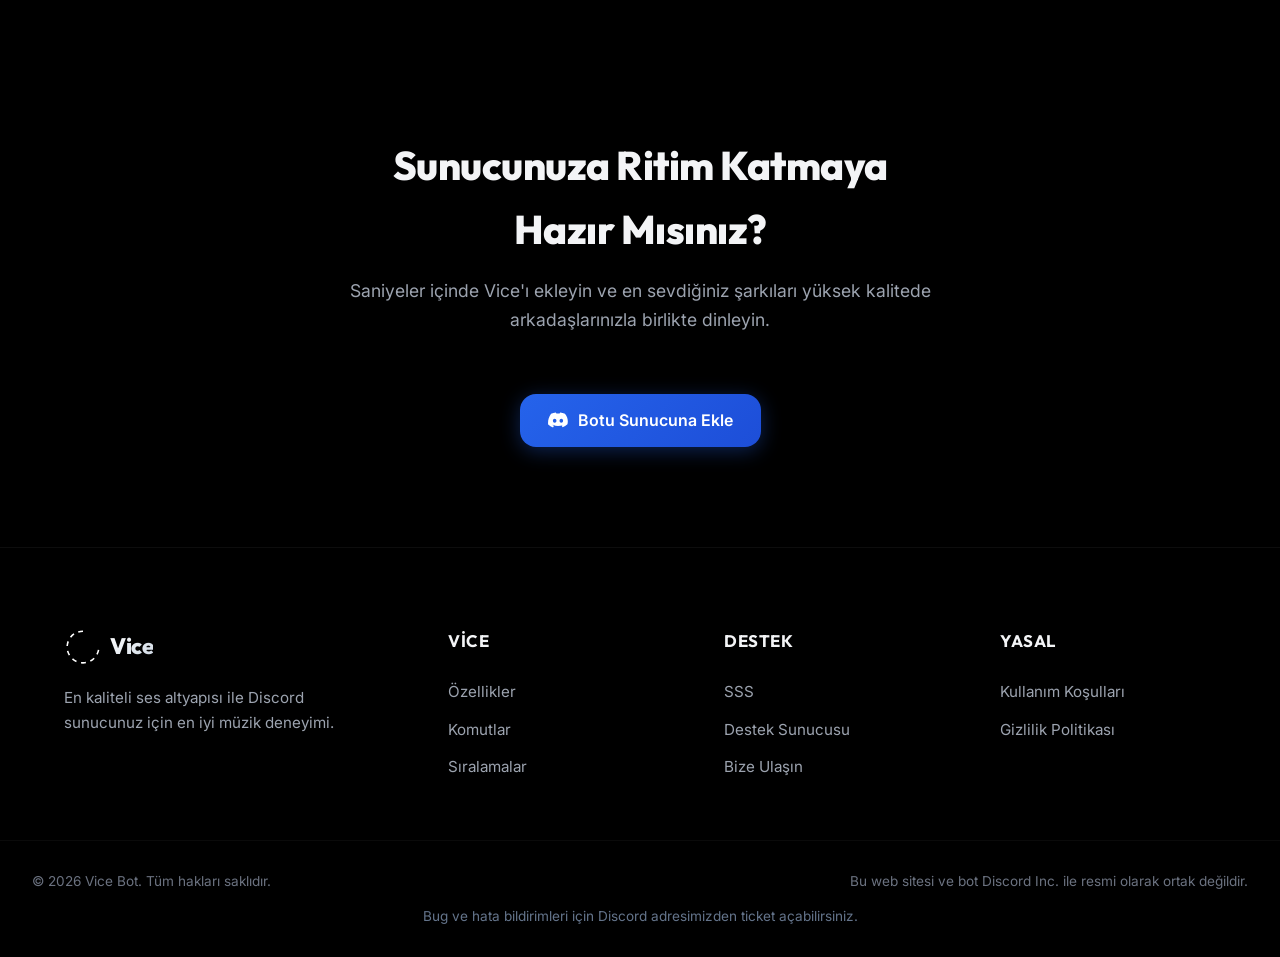
==== commit 3e41230c: "Add files via upload" ====
--- a/index.html
+++ b/index.html
@@ -1,6 +1,6 @@
 <!DOCTYPE html>
 <html lang="tr">
-<head>
+<head><meta name="google-site-verification" content="b8pwo-x_GEY0bJ9Jgiq8TNX8drLG70ar322Yk4pR1qI" />
     <meta charset="UTF-8">
     <meta name="viewport" content="width=device-width, initial-scale=1.0">
     <title>Vice - Ücretsiz Discord Müzik Botu</title>
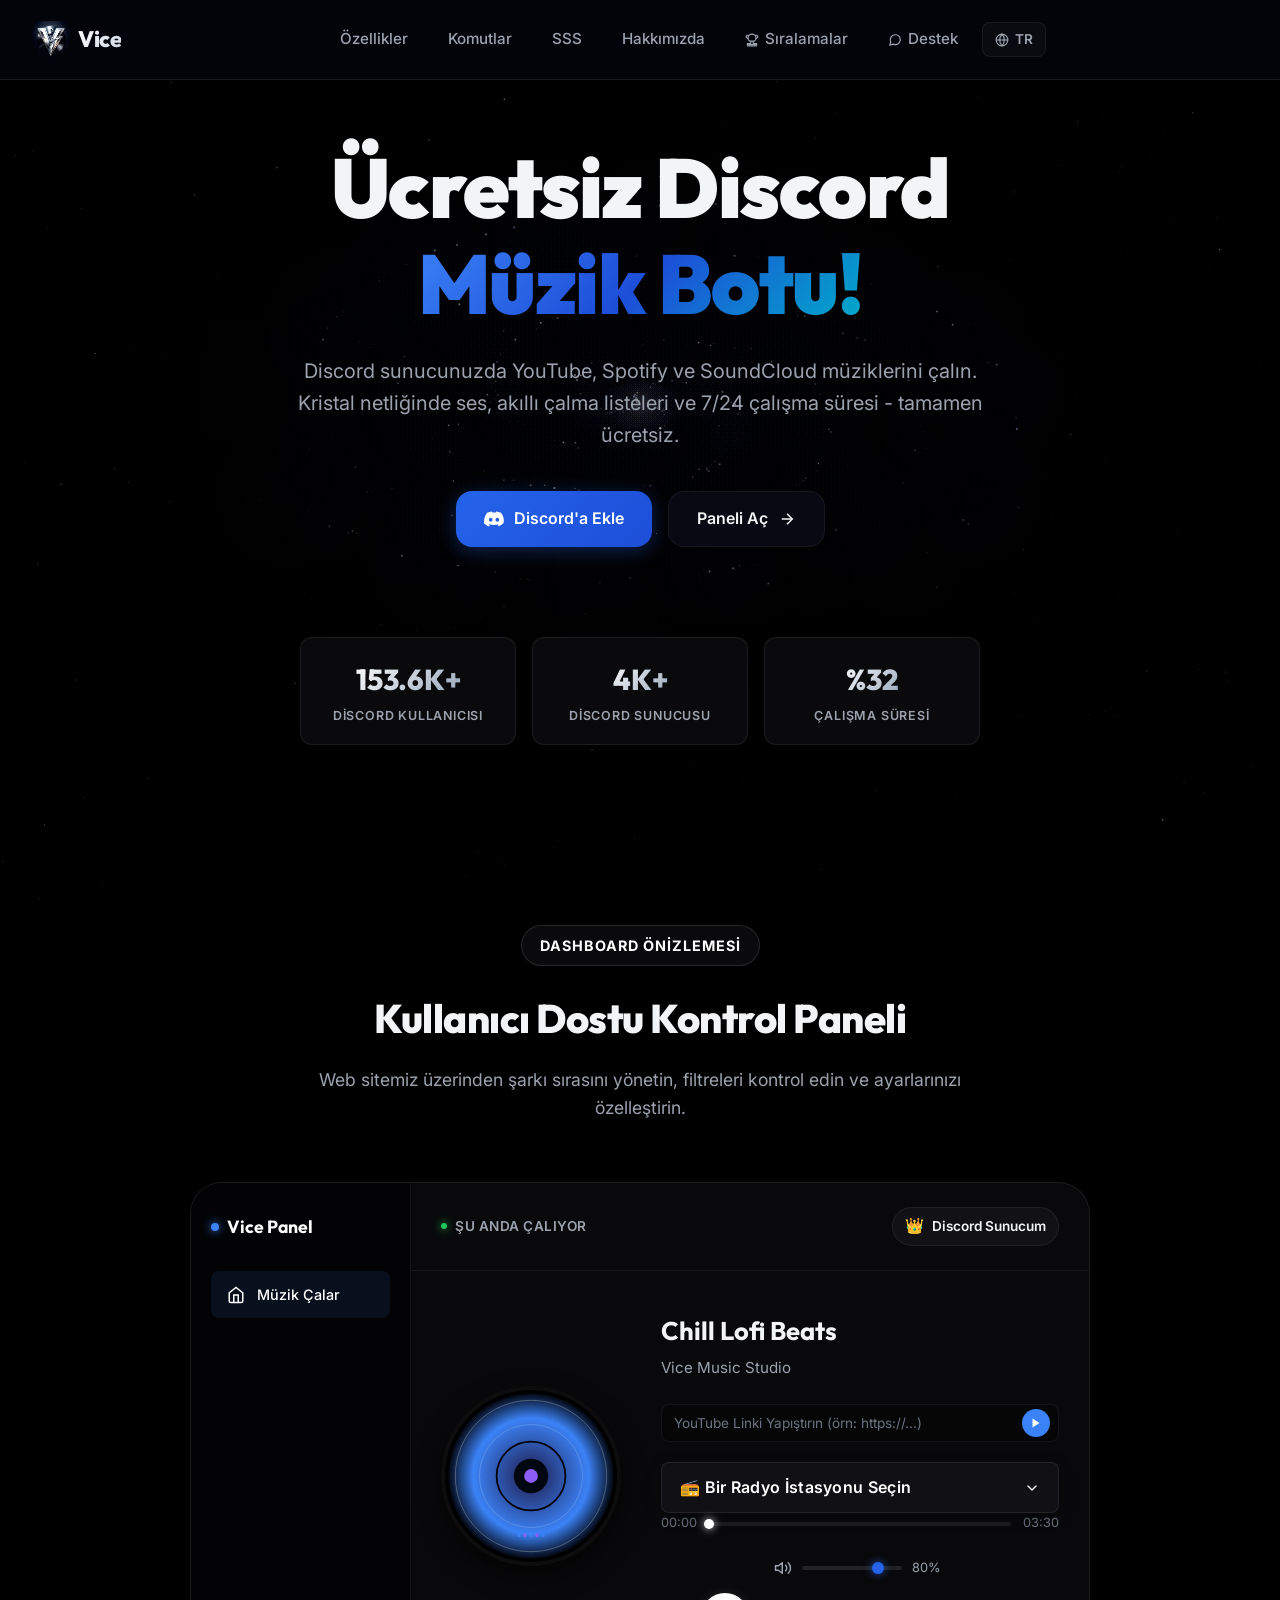
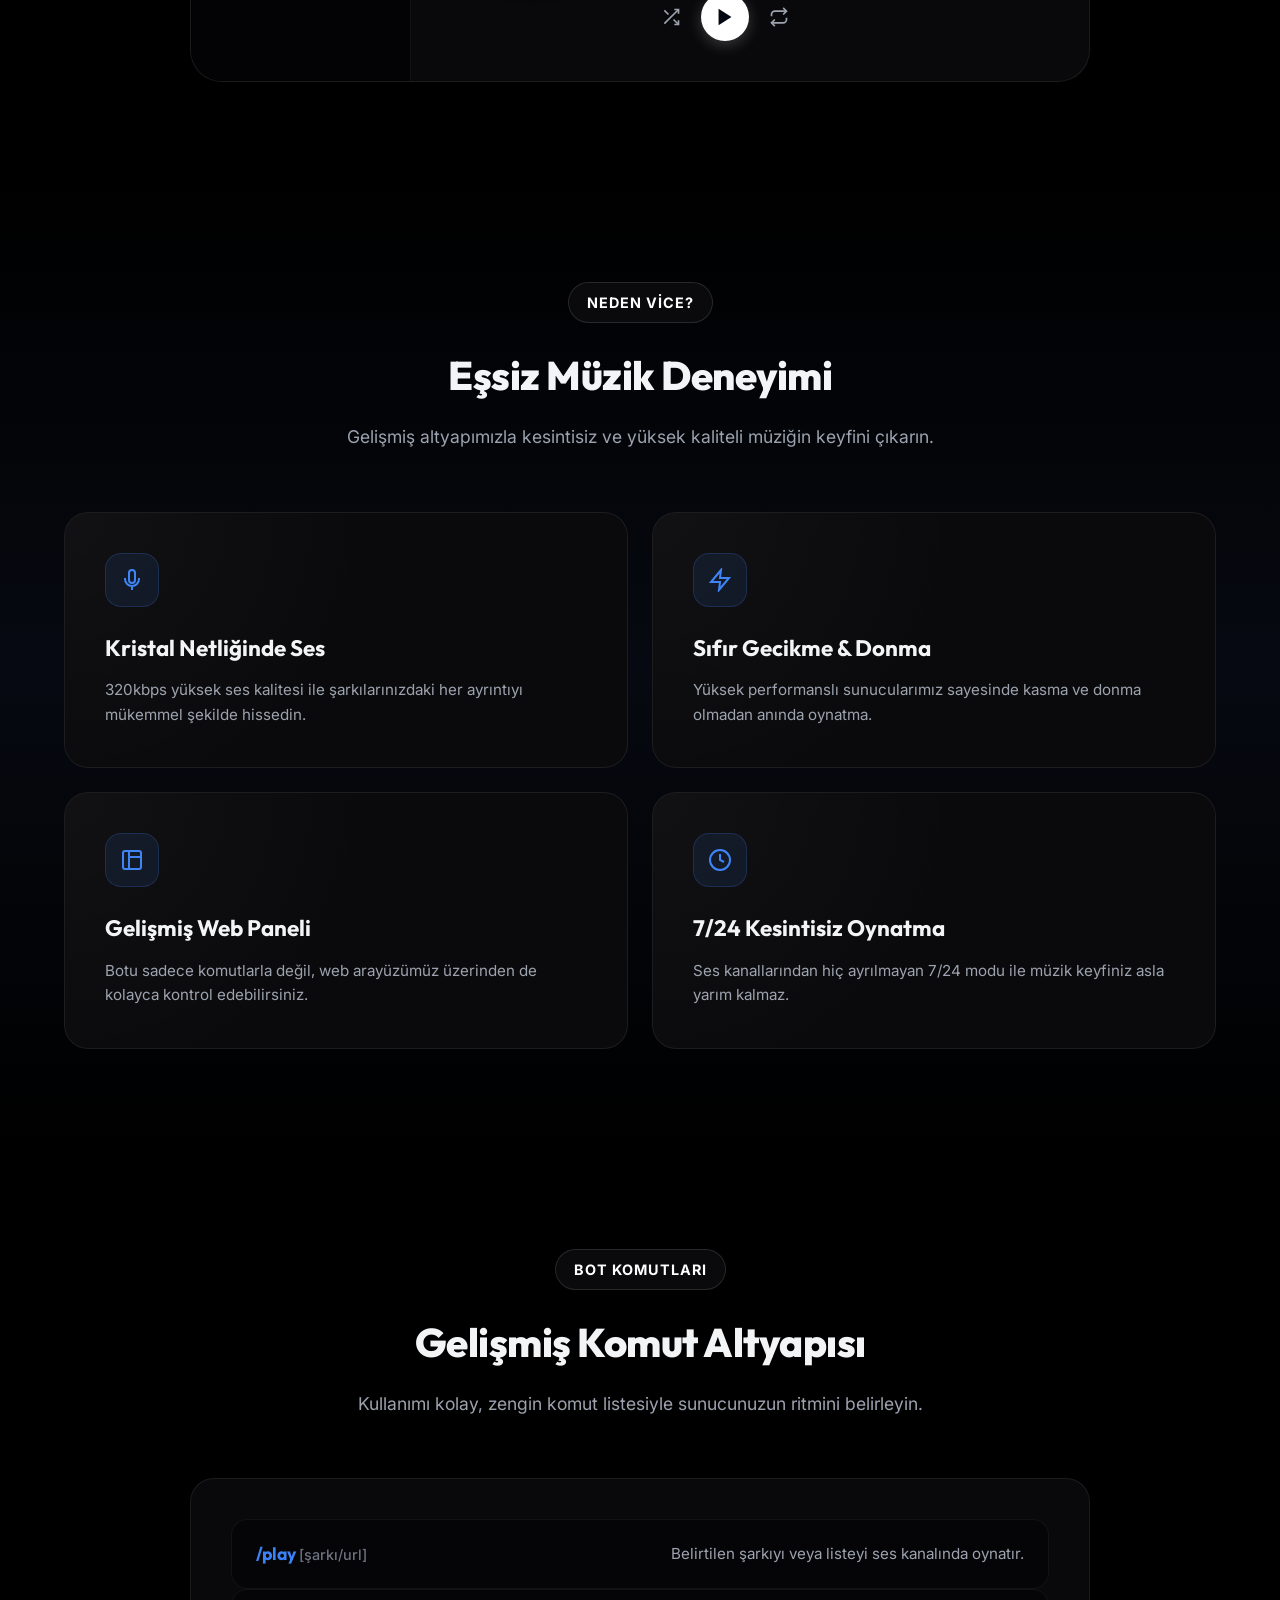
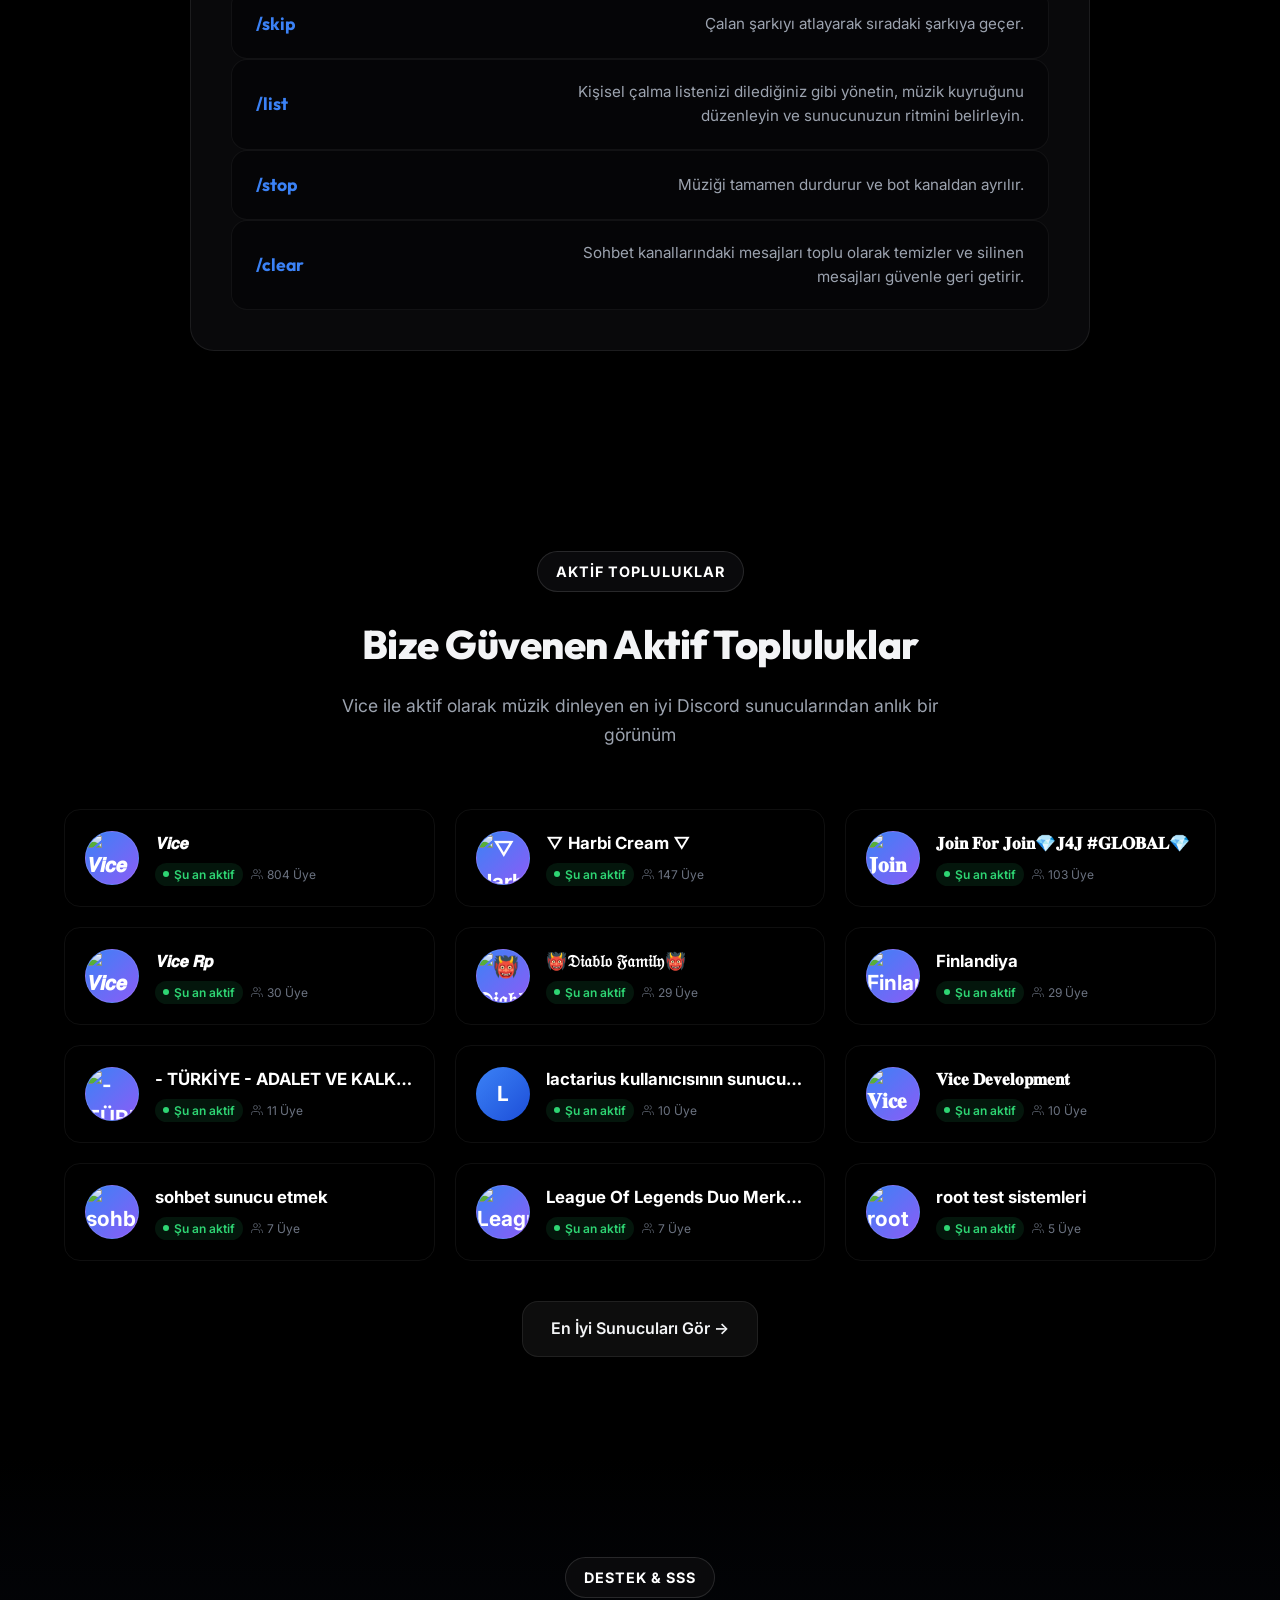
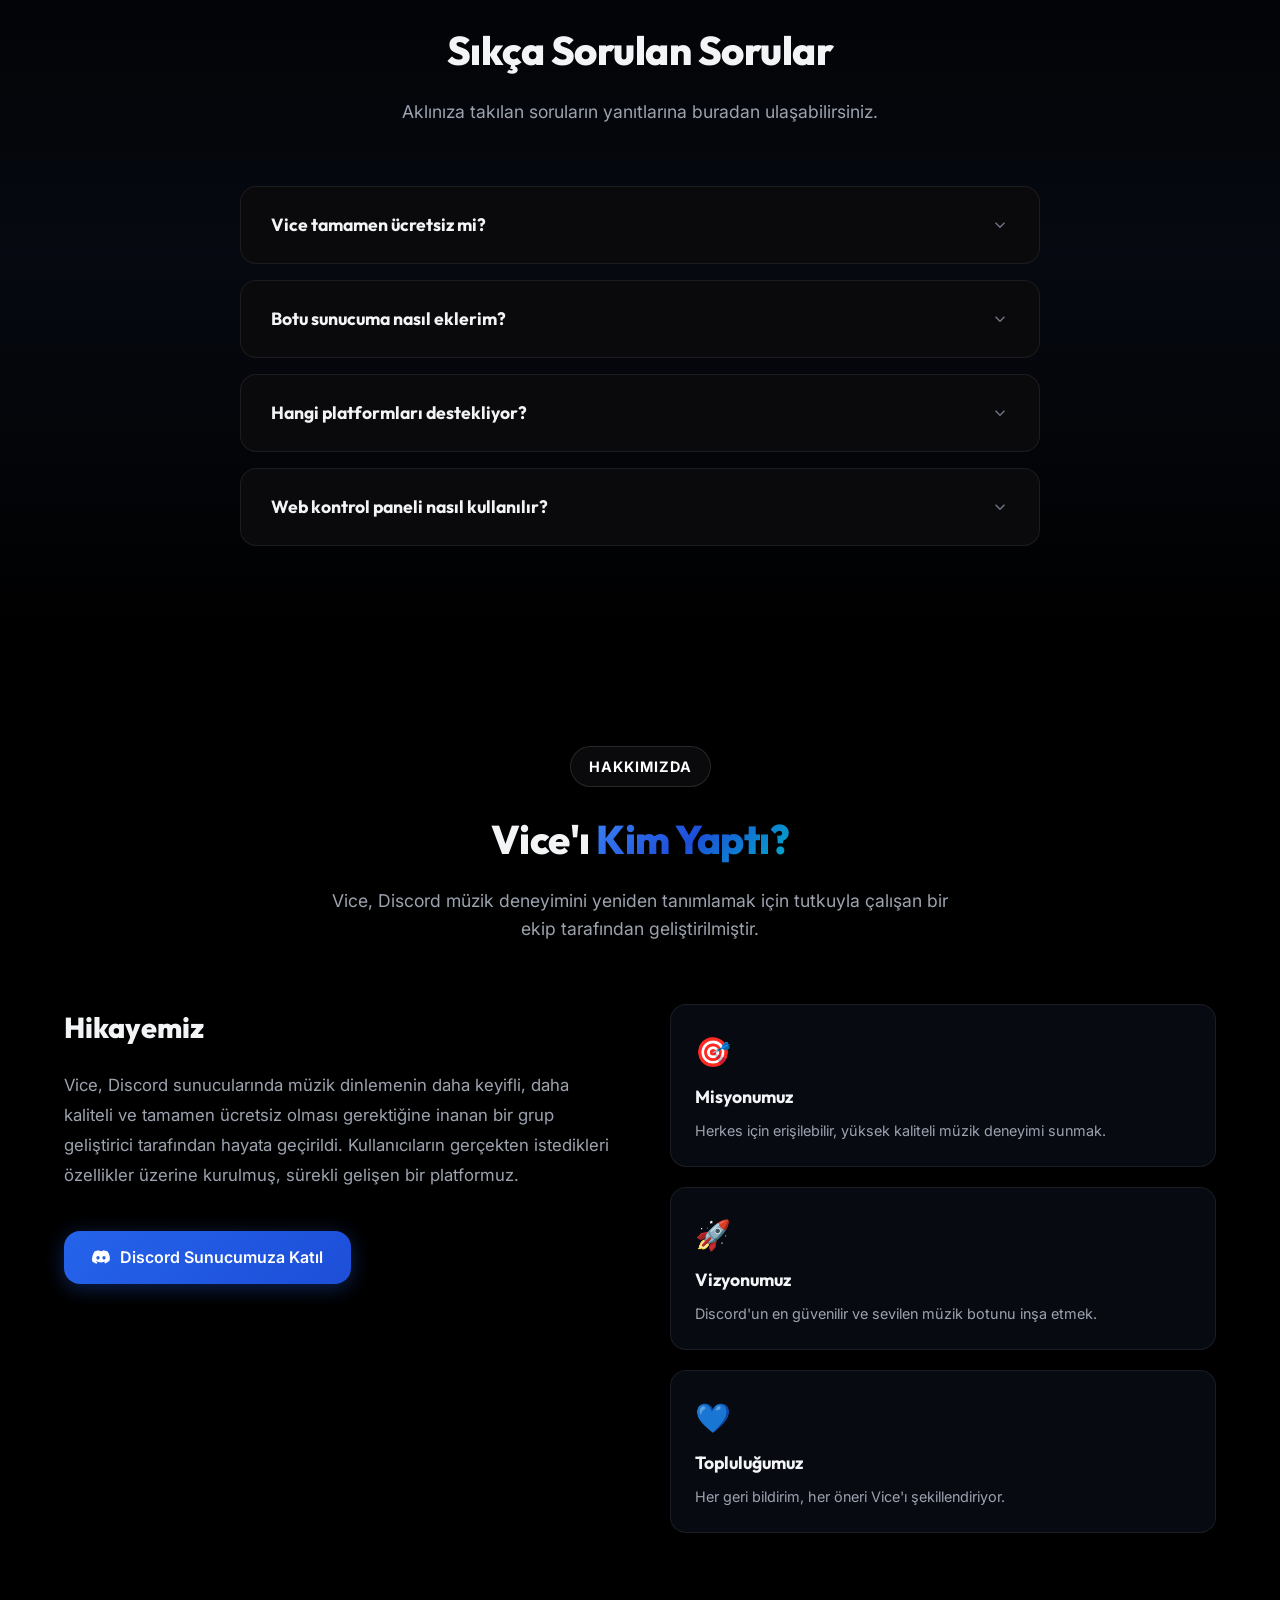
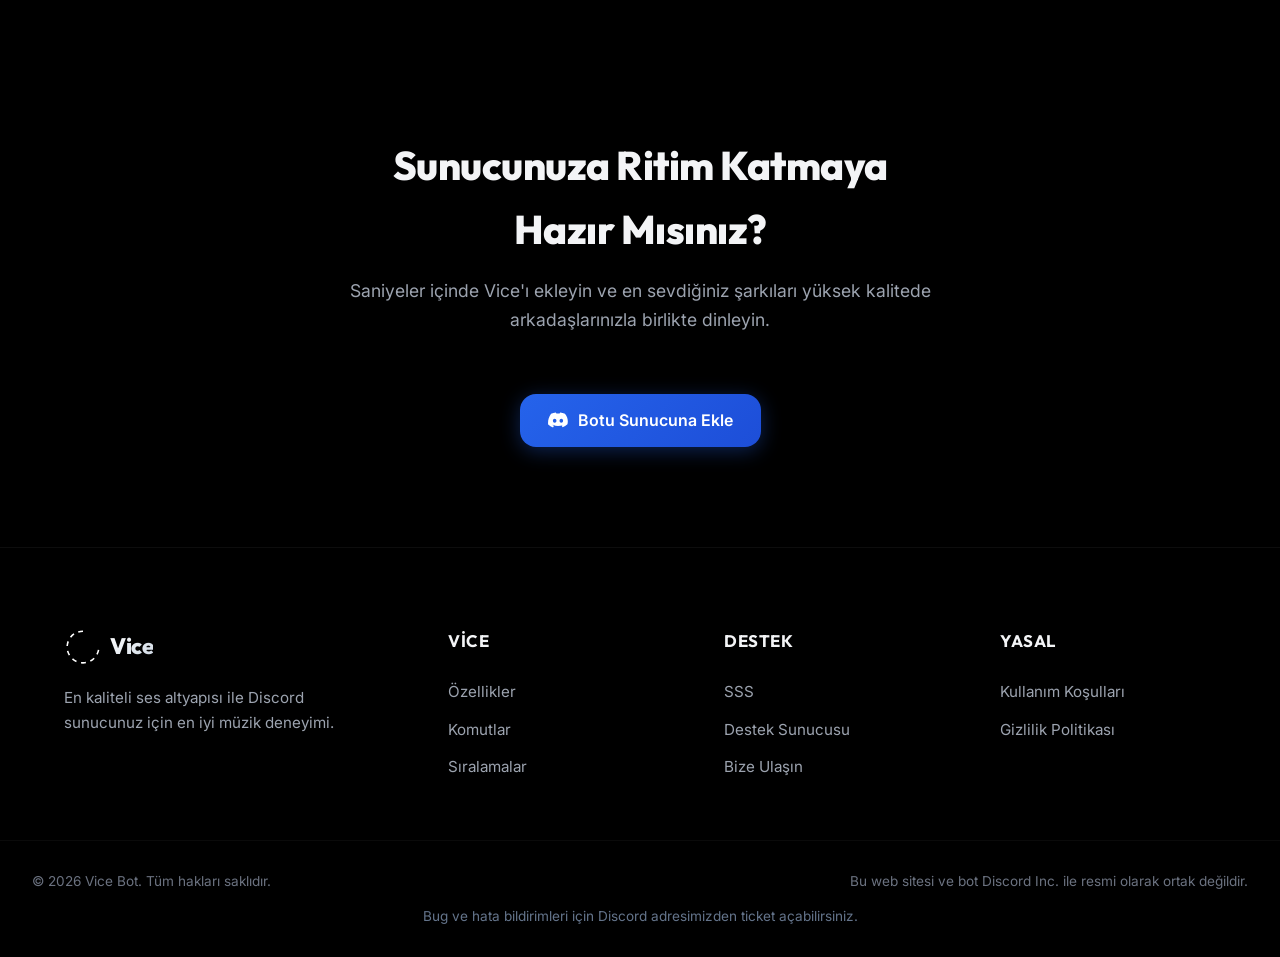
==== commit 4b7c8672: "Update index.html" ====
--- a/index.html
+++ b/index.html
@@ -275,10 +275,10 @@
                                             <!-- Türkçe Radyolar (5 adet - Fenomen Icecast HTTPS) -->
                                             <div class="select-group-title">Türkçe Radyolar</div>
                                             <div class="radio-option" data-value="https://trt.radyotvonline.net/trtfm" data-name="TRT FM" data-artist="Türkçe Pop / Hit - TR">TRT FM (Türkçe Pop / Hit)</div>
-                                            <div class="radio-option" data-value="https://stream.netradyom.com/listen/radyobanko/radio.mp3;/stream.mp3" data-name="Radyo Banko" data-artist="Fantezi / Arabesk - TR">Radyo Banko (Arabesk / Fantezi)</div>
-                                       <div class="radio-option" data-value="https://m.egm.gov.tr:8095/stream?/;.stream.mp3" data-name="Polis Radyosu TSM" data-artist="Türk Sanat Müziği - TR">Polis Radyosu TSM (Türk Sanat Müziği)</div>
-                                            <div class="radio-option" data-value="https://yayin.radyomadyo.com:9400/stream?;/stream.mp3" data-name="Radyo Mars" data-artist="Türkçe Pop - TR">Radyo Mars (Türkçe Pop)</div>
-                                            <div class="radio-option" data-value="https://radyo1.radyo-dinle.tc/8056/;" data-name="Radyo Sahil" data-artist="Karadeniz / Halk Müziği - TR">Radyo Sahil (Karadeniz / Halk Müziği)</div>
+                                            <div class="radio-option" data-value="https://kralwmp.radyotvonline.com/;" data-name="Kral FM" data-artist="Arabesk / Fantezi - TR">Kral FM (Arabesk / Fantezi)</div>
+                                            <div class="radio-option" data-value="https://kralpopwmp.radyotvonline.com/;" data-name="Kral Pop" data-artist="Türkçe Pop / Hit - TR">Kral Pop (Türkçe Pop)</div>
+                                            <div class="radio-option" data-value="https://listen.karnaval.com/superfm/128/icecast.audio" data-name="Süper FM" data-artist="Türkçe Pop / Hit - TR">Süper FM (Türkçe Pop)</div>
+                                            <div class="radio-option" data-value="https://listen.radyofenomen.com/fenomenturk/128/icecast.audio" data-name="Fenomen Türk" data-artist="Türkçe Pop - TR">Fenomen Türk (Türkçe Pop)</div>
 
                                             <!-- Global Radyolar (5 adet - SomaFM & Radio Paradise MP3) -->
                                             <div class="select-group-title">Global Radios</div>
